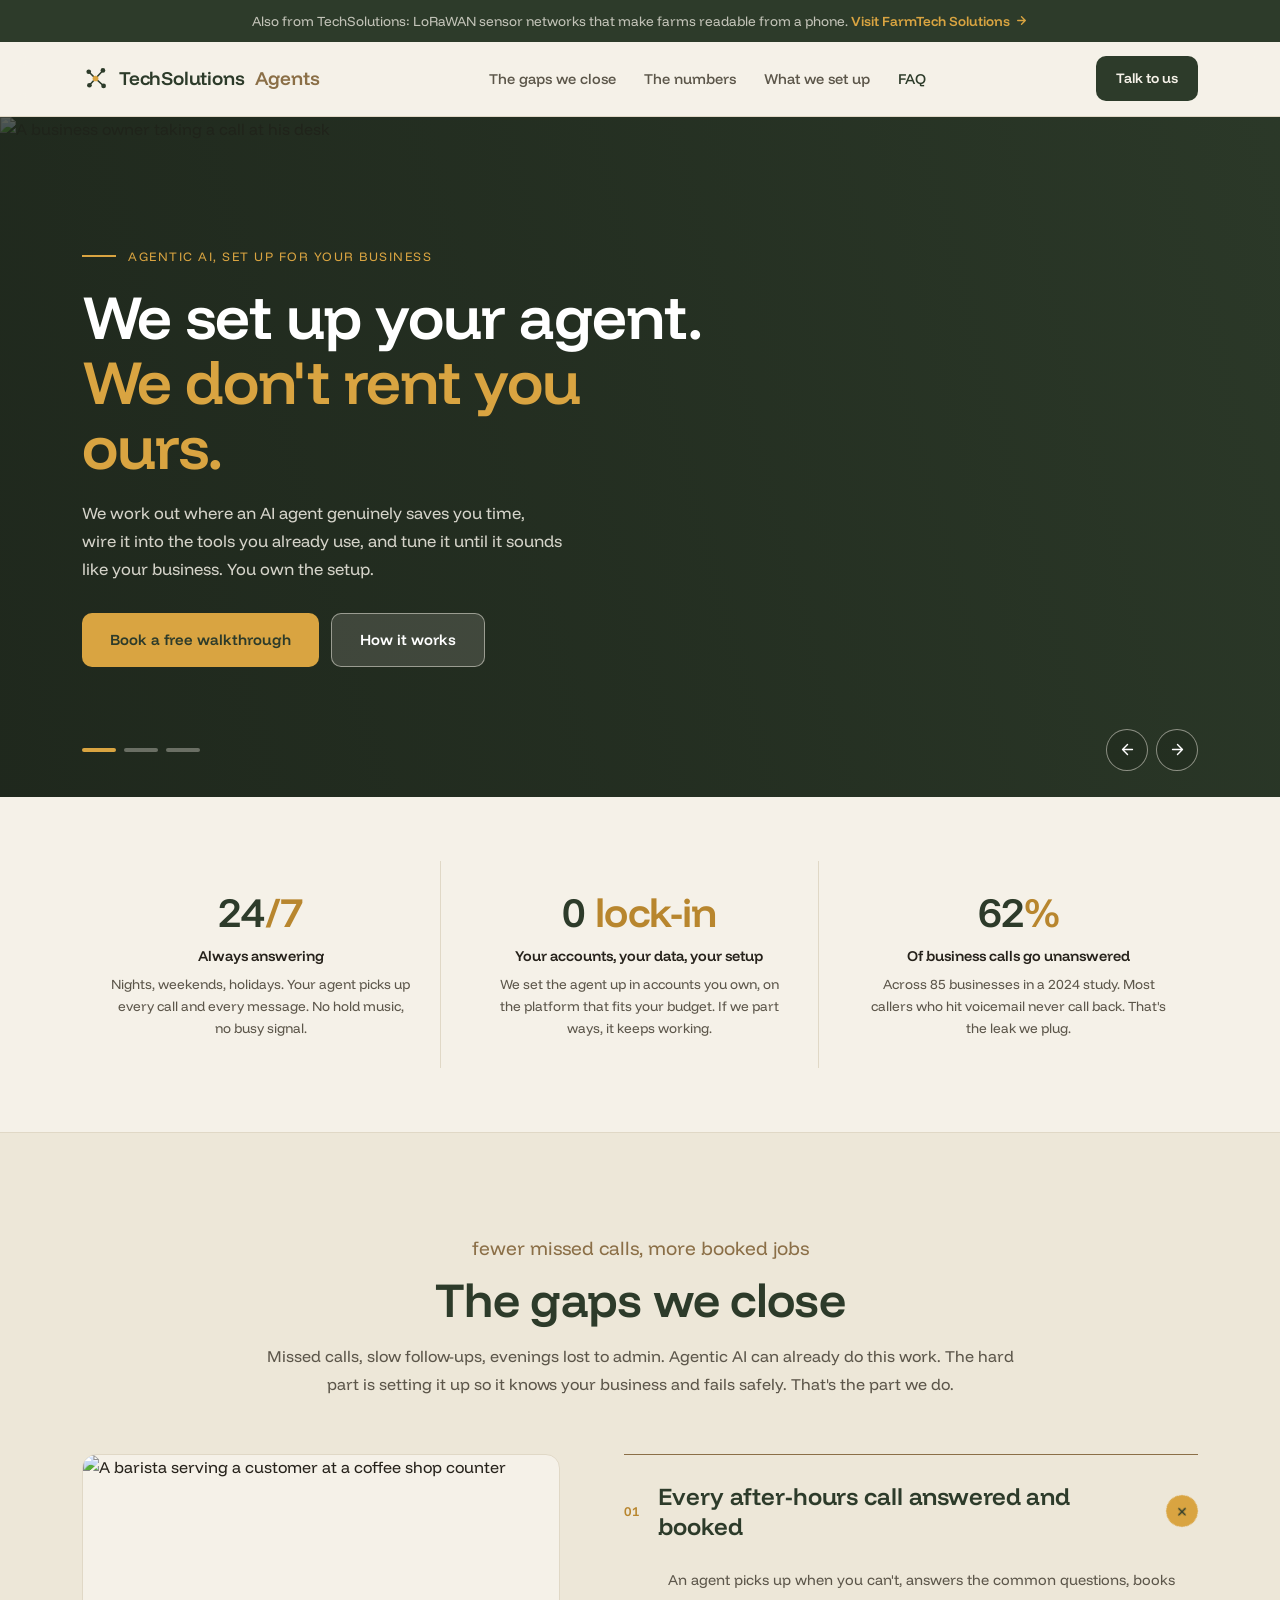
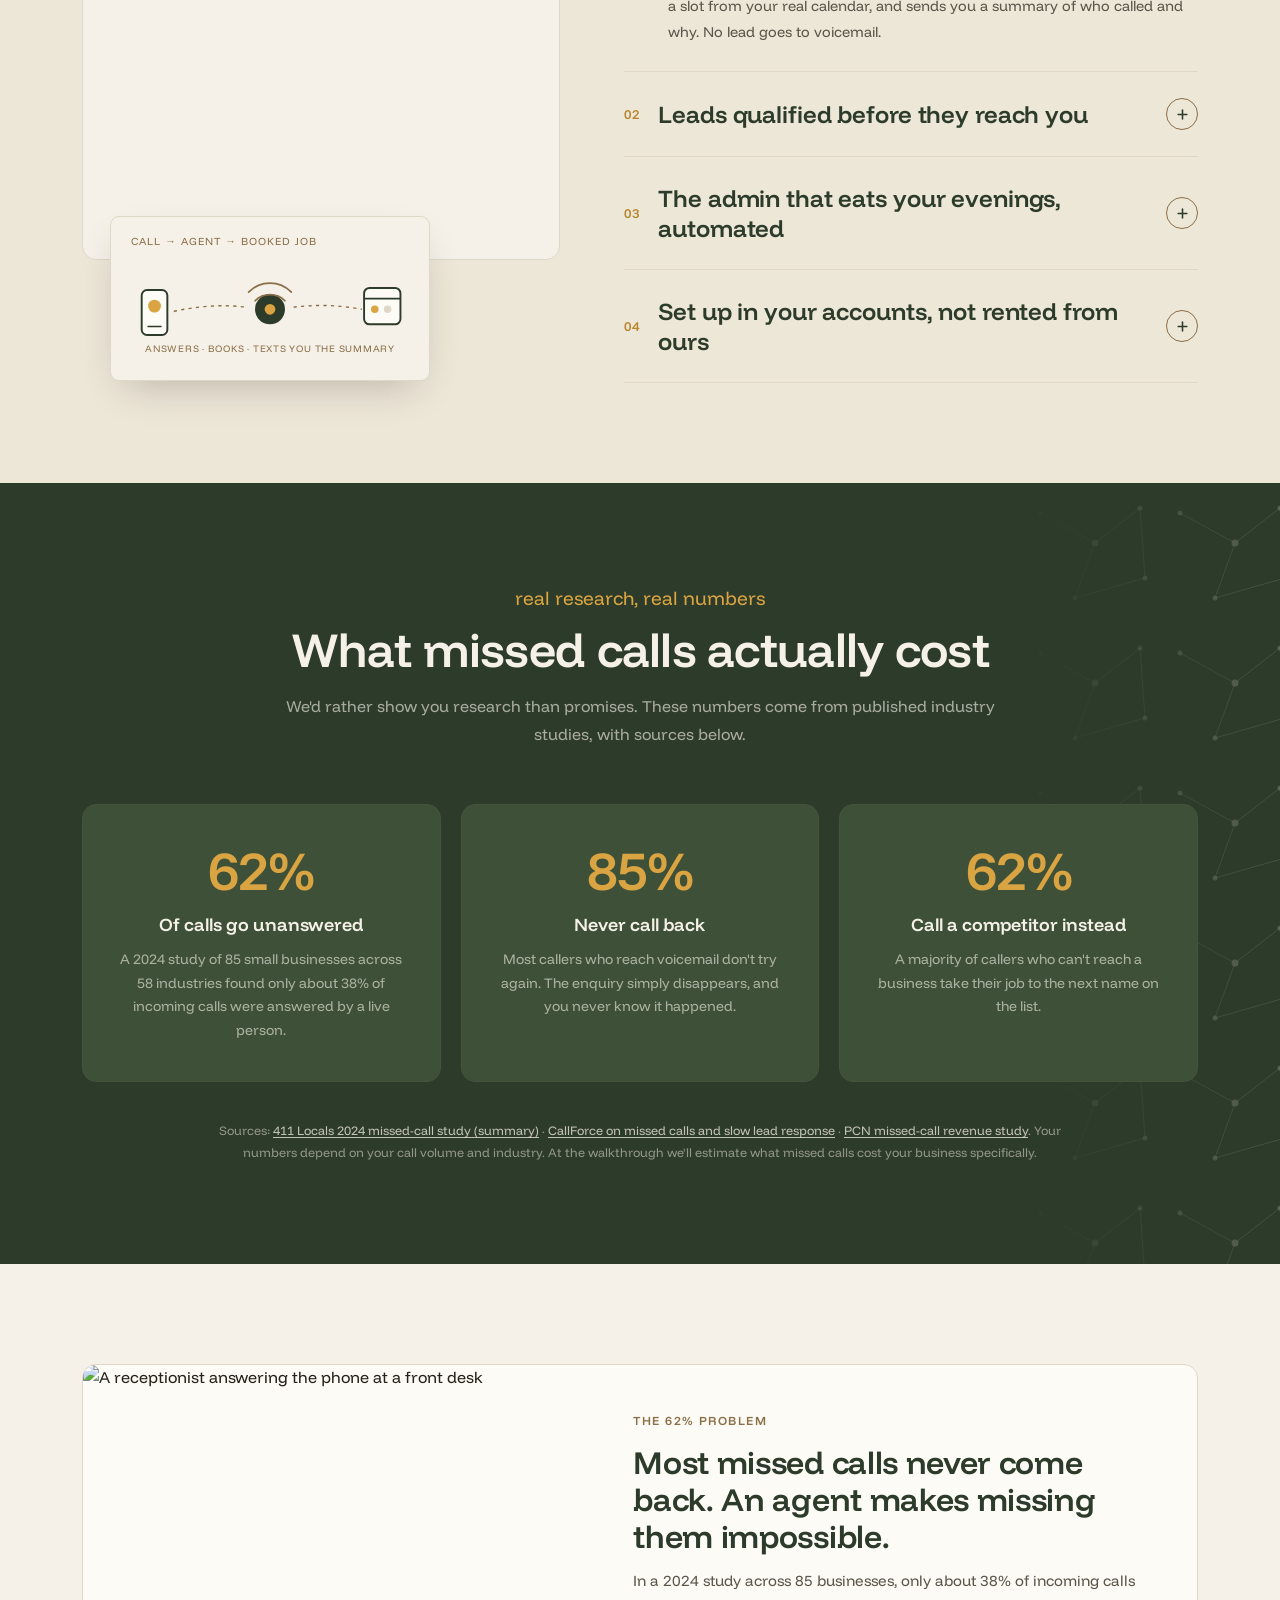
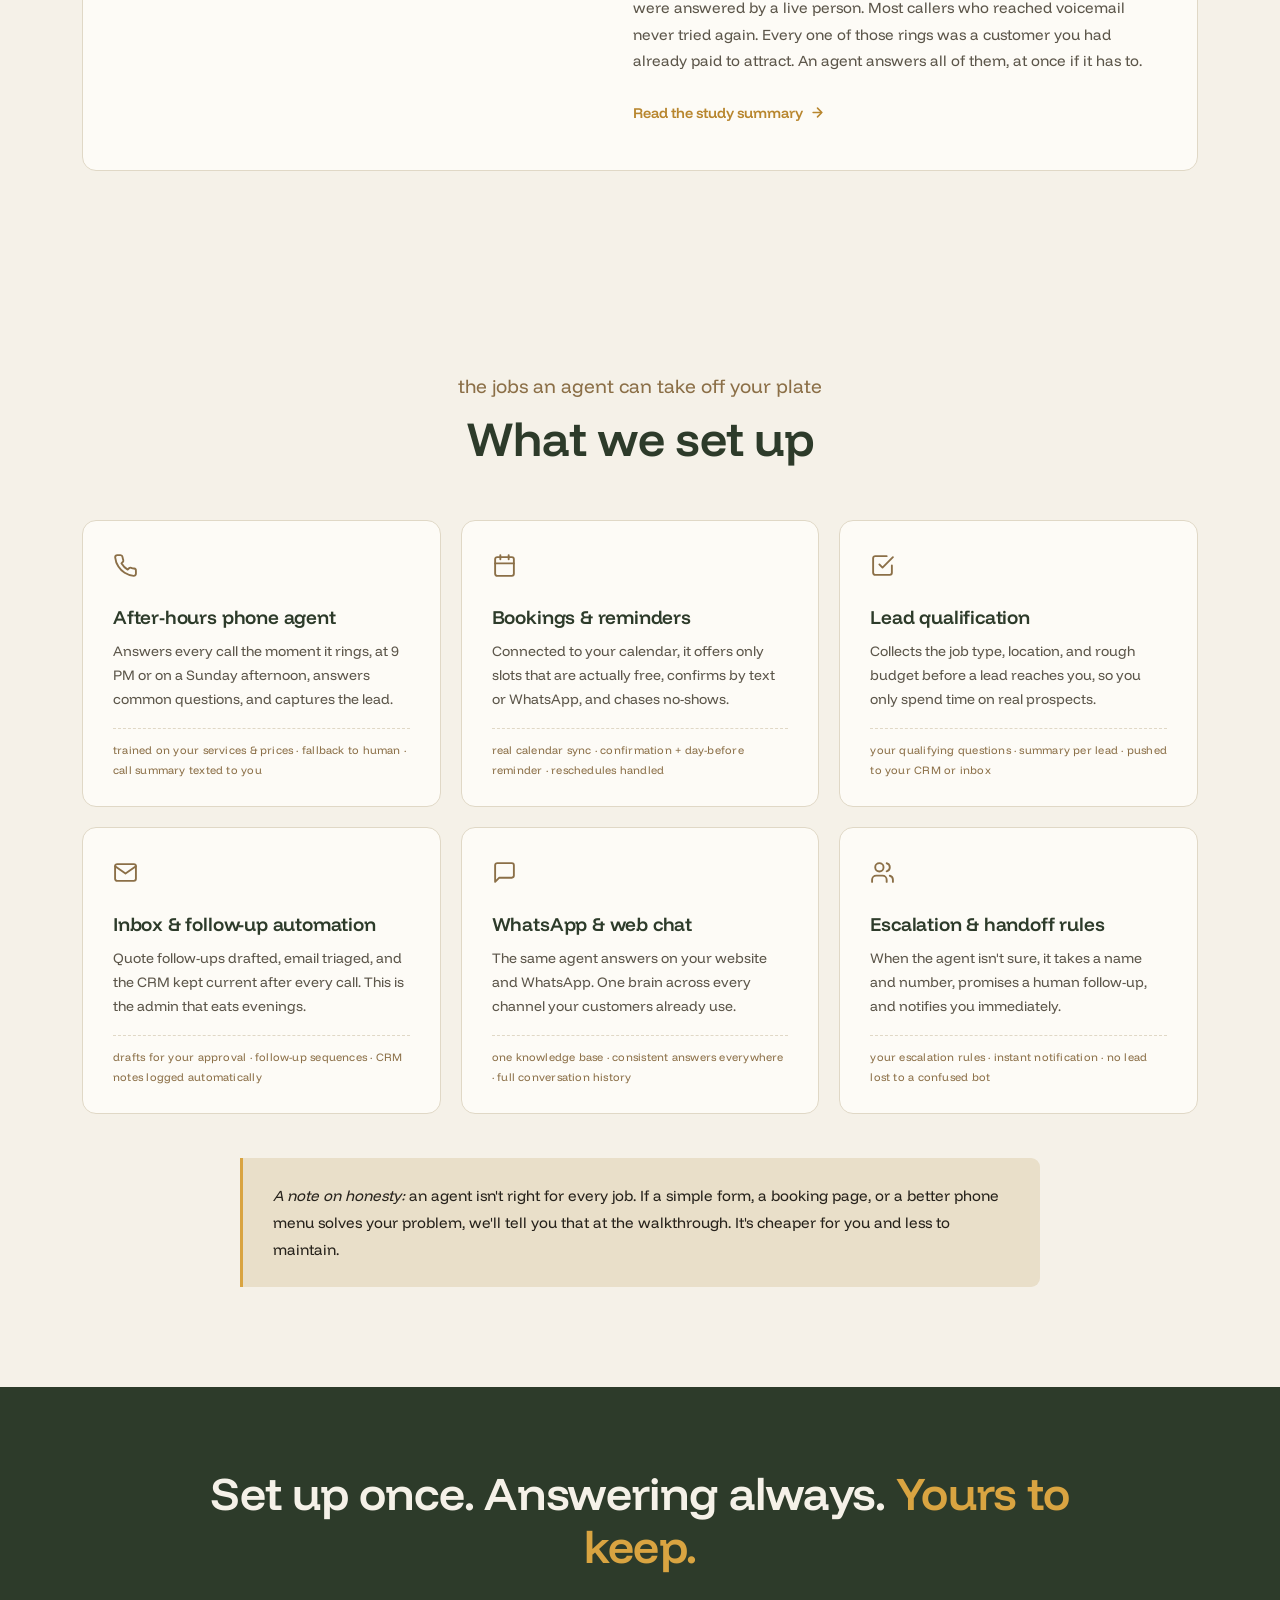
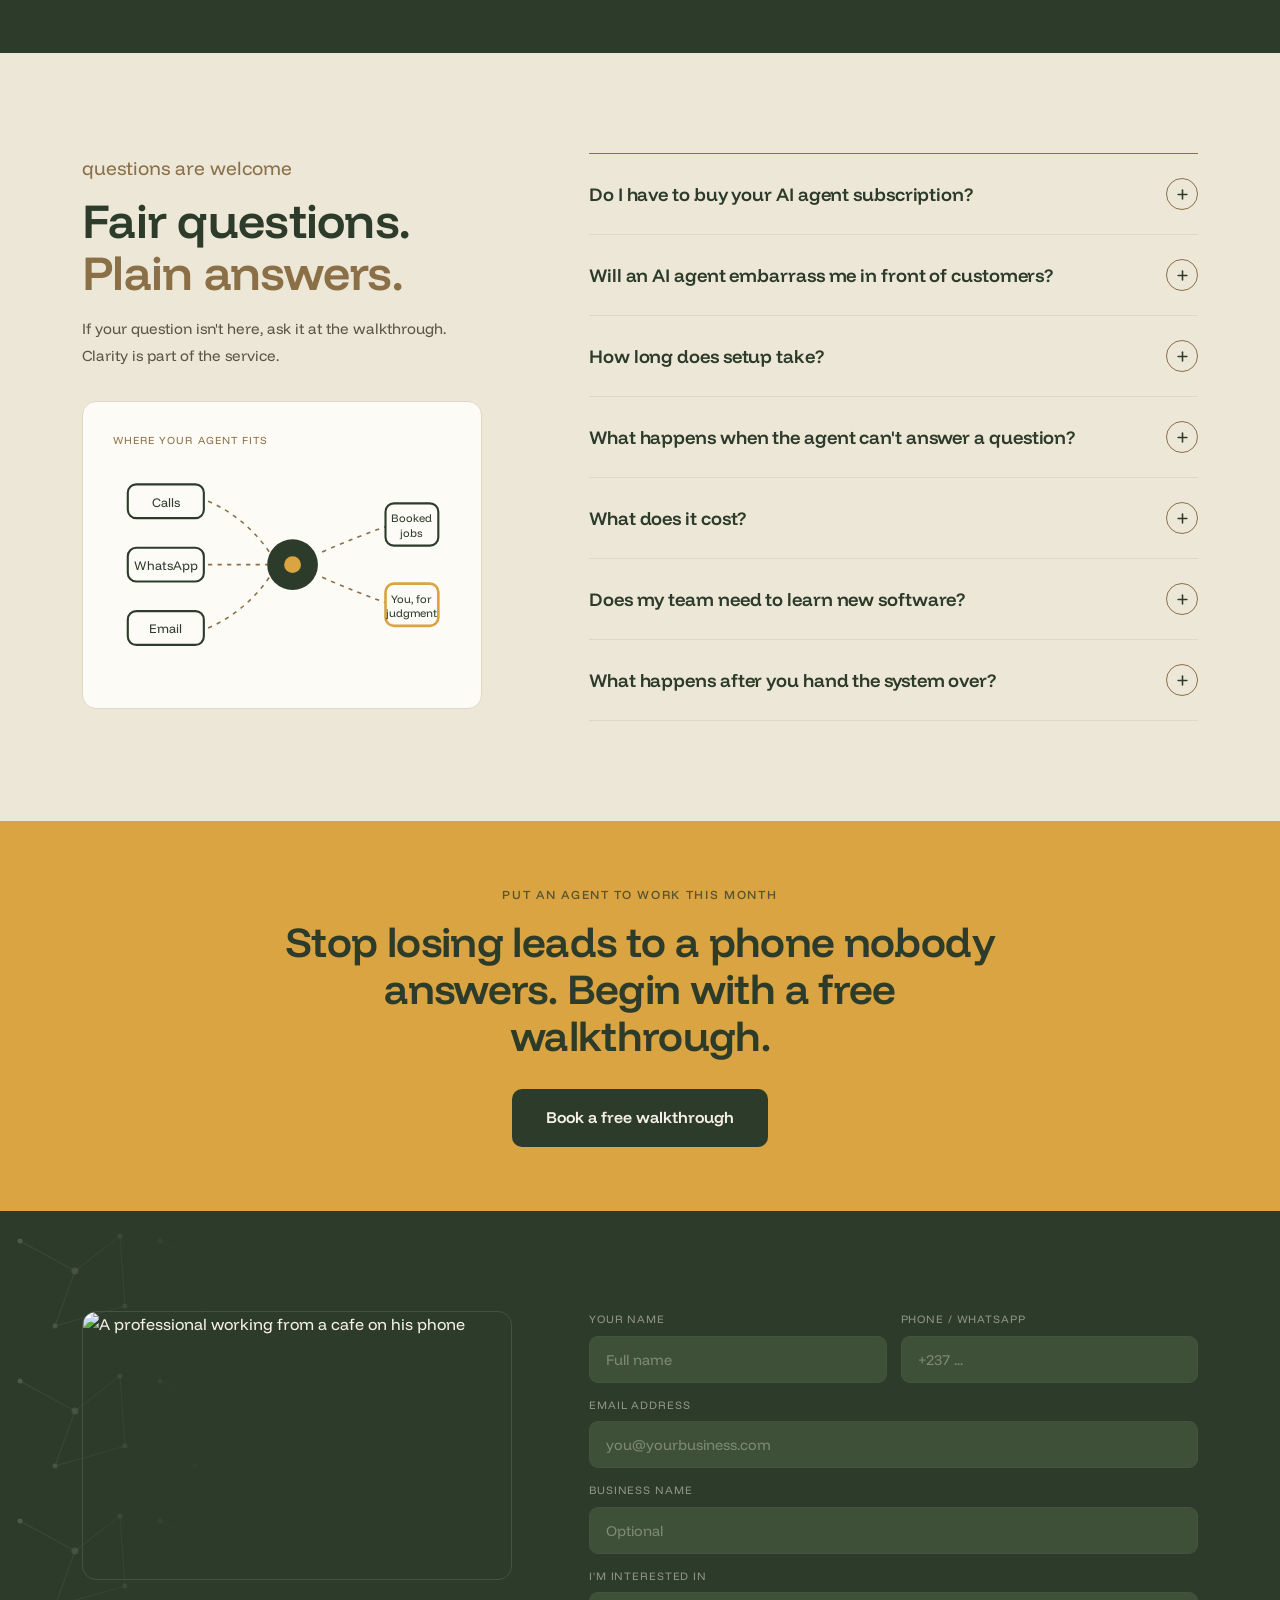
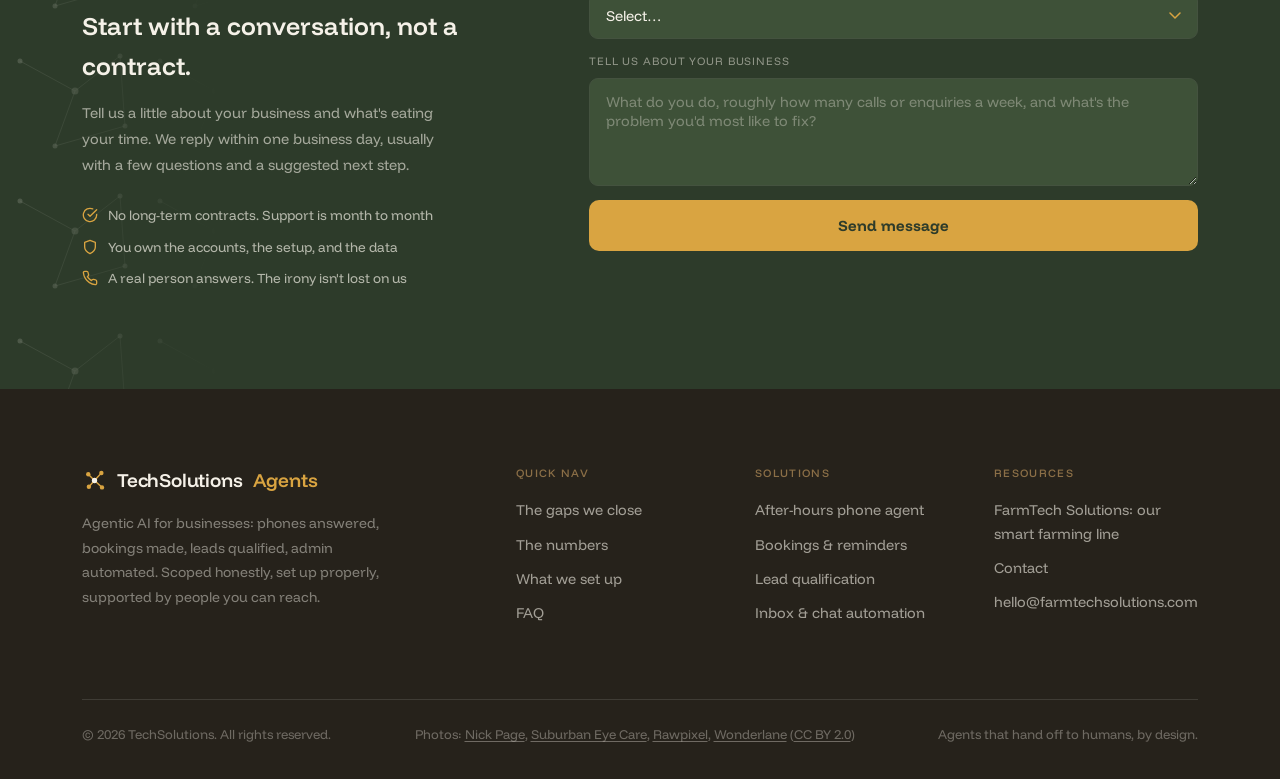
==== agents.html @ fb183572 "Add Cisco-inspired story and statement bands; remove dashes from copy Feature story band after the r" ====
<!DOCTYPE html>
<html lang="en">
<head>
<meta charset="UTF-8">
<meta name="viewport" content="width=device-width, initial-scale=1.0">
<title>TechSolutions Agents | Agentic AI for Business | AI Agent Setup &amp; Integration</title>
<link rel="icon" type="image/svg+xml" href="data:image/svg+xml,<svg xmlns='http://www.w3.org/2000/svg' viewBox='0 0 80 80'><g stroke='%232D3B2A' stroke-width='5' stroke-linecap='round'><line x1='40' y1='40' x2='20' y2='20'/><line x1='40' y1='40' x2='62' y2='16'/><line x1='40' y1='40' x2='64' y2='62'/><line x1='40' y1='40' x2='22' y2='60'/></g><circle cx='20' cy='20' r='8' fill='%232D3B2A'/><circle cx='62' cy='16' r='8' fill='%232D3B2A'/><circle cx='64' cy='62' r='8' fill='%232D3B2A'/><circle cx='22' cy='60' r='8' fill='%23D9A441'/><circle cx='40' cy='40' r='9' fill='%23D9A441'/></svg>">
<meta name="description" content="TechSolutions Agents sets up agentic AI for businesses: phone agents that answer every call, book appointments, qualify leads, and hand off to a human when unsure. Set up in your accounts, on your tools. You own the setup.">
<meta property="og:title" content="TechSolutions Agents | Agentic AI for Business">
<meta property="og:description" content="We set up your agent. We don't rent you ours.">
<meta property="og:type" content="website">
<meta name="twitter:card" content="summary_large_image">
<link rel="preconnect" href="https://fonts.googleapis.com">
<link rel="preconnect" href="https://fonts.gstatic.com" crossorigin>
<link href="https://fonts.googleapis.com/css2?family=Funnel+Display:wght@400;500;600;700;800&display=swap" rel="stylesheet">
<style>

/* ── Design Tokens: soil, leaf, harvest ── */
:root {
  --bg: #F5F1E8;
  --bg-2: #EDE7D8;
  --ink: #26221B;
  --text: #5C564A;
  --leaf: #2D3B2A;
  --leaf-2: #3E5138;
  --soil: #8B6F47;
  --soil-soft: #E9DFC9;
  --amber: #D9A441;
  --amber-dark: #B8862E;
  --border: #E0D8C6;
  --border-dark: #44523F;
  --radius: 14px;
  --radius-sm: 9px;
  --pad: 100px;
  --mesh: url("data:image/svg+xml,%3Csvg xmlns='http://www.w3.org/2000/svg' width='140' height='140' viewBox='0 0 140 140'%3E%3Cg stroke='%238B6F47' stroke-width='1' opacity='0.35'%3E%3Cline x1='20' y1='30' x2='75' y2='60'/%3E%3Cline x1='75' y1='60' x2='120' y2='25'/%3E%3Cline x1='75' y1='60' x2='55' y2='115'/%3E%3Cline x1='120' y1='25' x2='125' y2='95'/%3E%3Cline x1='55' y1='115' x2='125' y2='95'/%3E%3C/g%3E%3Cg fill='%238B6F47'%3E%3Ccircle cx='20' cy='30' r='2.5'/%3E%3Ccircle cx='75' cy='60' r='3.5'/%3E%3Ccircle cx='120' cy='25' r='2.5'/%3E%3Ccircle cx='55' cy='115' r='2.5'/%3E%3Ccircle cx='125' cy='95' r='2.5'/%3E%3C/g%3E%3C/svg%3E");
  --mesh-light: url("data:image/svg+xml,%3Csvg xmlns='http://www.w3.org/2000/svg' width='140' height='140' viewBox='0 0 140 140'%3E%3Cg stroke='%23F5F1E8' stroke-width='1' opacity='0.3'%3E%3Cline x1='20' y1='30' x2='75' y2='60'/%3E%3Cline x1='75' y1='60' x2='120' y2='25'/%3E%3Cline x1='75' y1='60' x2='55' y2='115'/%3E%3Cline x1='120' y1='25' x2='125' y2='95'/%3E%3Cline x1='55' y1='115' x2='125' y2='95'/%3E%3C/g%3E%3Cg fill='%23F5F1E8' opacity='0.5'%3E%3Ccircle cx='20' cy='30' r='2.5'/%3E%3Ccircle cx='75' cy='60' r='3.5'/%3E%3Ccircle cx='120' cy='25' r='2.5'/%3E%3Ccircle cx='55' cy='115' r='2.5'/%3E%3Ccircle cx='125' cy='95' r='2.5'/%3E%3C/g%3E%3C/svg%3E");
}

/* ── Reset ── */
*{box-sizing:border-box;margin:0;padding:0;}
html{scroll-behavior:smooth;}
body{
  background:var(--bg);
  color:var(--ink);
  font-family:'Funnel Display',sans-serif;
  line-height:1.6;
  -webkit-font-smoothing:antialiased;
}
a{color:inherit;text-decoration:none;}
img{display:block;max-width:100%;}
.wrap{max-width:1180px;margin:0 auto;padding:0 32px;}

/* ── Buttons ── */
.btn{
  display:inline-flex;align-items:center;gap:10px;
  font-weight:600;font-size:15px;
  border-radius:10px;padding:14px 28px;
  cursor:pointer;border:none;font-family:'Funnel Display',sans-serif;
  transition:background .2s,color .2s,border-color .2s;
}
.btn-amber{background:var(--amber);color:var(--leaf);}
.btn-amber:hover{background:var(--amber-dark);color:#fff;}
.btn-leaf{background:var(--leaf);color:var(--bg);}
.btn-leaf:hover{background:var(--leaf-2);}
.btn-ghost{background:rgba(245,241,232,0.14);color:#fff;border:1.5px solid rgba(245,241,232,0.5);}
.btn-ghost:hover{background:rgba(245,241,232,0.28);}

/* ── Cross-line bar ── */
.xbar{
  background:var(--leaf);
  text-align:center;padding:10px 16px;
  font-size:13.5px;color:rgba(245,241,232,0.75);
}
.xbar a{
  color:var(--amber);font-weight:600;
  display:inline-flex;align-items:center;gap:5px;
  transition:color .15s;
}
.xbar a:hover{color:#fff;}
.xbar a svg{width:13px;height:13px;flex:none;}

/* ── Header ── */
header{
  position:sticky;top:0;z-index:60;
  background:rgba(245,241,232,0.93);
  backdrop-filter:blur(12px);
  -webkit-backdrop-filter:blur(12px);
  border-bottom:1px solid var(--border);
}
header .wrap{
  display:flex;align-items:center;justify-content:space-between;
  height:74px;
}
.logo{
  font-family:'Funnel Display',sans-serif;
  font-size:19px;font-weight:600;
  display:flex;align-items:center;gap:10px;
  letter-spacing:-0.01em;color:var(--leaf);
}
.logo em{font-style:normal;color:var(--soil);}
nav{display:flex;gap:28px;}
nav a{
  font-size:14.5px;color:var(--text);font-weight:500;
  transition:color .15s;
}
nav a:hover,nav a.active{color:var(--leaf);}
.nav-toggle{display:none;background:none;border:none;cursor:pointer;padding:6px;color:var(--leaf);}

/* ── Hero carousel (full-bleed, climate.com format) ── */
.hero-carousel{
  position:relative;
  height:min(78vh,680px);
  min-height:480px;
  overflow:hidden;
  background:var(--leaf);
}
.hc-slide{
  position:absolute;inset:0;
  opacity:0;transition:opacity .9s ease;
  pointer-events:none;
}
.hc-slide.active{opacity:1;pointer-events:auto;}
.hc-slide img{
  position:absolute;inset:0;width:100%;height:100%;
  object-fit:cover;
}
.hc-slide::after{
  content:'';position:absolute;inset:0;
  background:linear-gradient(75deg,rgba(28,36,26,0.82) 0%,rgba(28,36,26,0.55) 45%,rgba(28,36,26,0.12) 100%);
}
.hc-content{
  position:absolute;left:0;right:0;bottom:0;top:0;
  display:flex;align-items:center;
  z-index:2;
}
.hc-content .wrap{width:100%;}
.hc-kicker{
  font-family:'Funnel Display',sans-serif;
  font-size:12.5px;letter-spacing:0.12em;text-transform:uppercase;
  color:var(--amber);margin-bottom:18px;
  display:flex;align-items:center;gap:12px;
}
.hc-kicker::before{content:'';width:34px;height:1.5px;background:var(--amber);}
.hc-content h1{
  font-family:'Funnel Display',sans-serif;
  font-size:clamp(36px,4.8vw,64px);
  font-weight:600;line-height:1.06;
  letter-spacing:-0.015em;color:#fff;
  max-width:640px;margin-bottom:20px;
}
.hc-content h1 em{font-style:normal;color:var(--amber);}
.hc-content .sub{
  font-size:16.5px;color:rgba(245,241,232,0.85);
  max-width:480px;line-height:1.7;margin-bottom:30px;
}
.hc-ctas{display:flex;gap:12px;flex-wrap:wrap;}
/* carousel controls */
.hc-controls{
  position:absolute;left:0;right:0;bottom:26px;z-index:3;
}
.hc-controls .wrap{display:flex;align-items:center;gap:18px;}
.hc-dots{display:flex;gap:8px;}
.hc-dot{
  width:34px;height:4px;border-radius:2px;
  background:rgba(245,241,232,0.35);
  border:none;cursor:pointer;padding:0;
  transition:background .2s;
}
.hc-dot.active{background:var(--amber);}
.hc-arrows{margin-left:auto;display:flex;gap:8px;}
.hc-arrow{
  width:42px;height:42px;border-radius:50%;
  border:1.5px solid rgba(245,241,232,0.5);
  background:rgba(28,36,26,0.3);color:#fff;
  display:flex;align-items:center;justify-content:center;
  cursor:pointer;transition:background .2s;
}
.hc-arrow:hover{background:var(--amber);border-color:var(--amber);color:var(--leaf);}

/* ── Claims band (3-up) ── */
.claims{
  background:var(--bg);
  border-bottom:1px solid var(--border);
  padding:64px 0;
}
.claims-grid{display:grid;grid-template-columns:repeat(3,1fr);gap:20px;}
.claim{
  text-align:center;padding:28px 24px;
  border-right:1px solid var(--border);
}
.claim:last-child{border-right:none;}
.claim .big{
  font-family:'Funnel Display',sans-serif;
  font-size:clamp(30px,3.2vw,44px);
  font-weight:600;letter-spacing:-0.015em;
  color:var(--leaf);line-height:1.1;
}
.claim .big em{font-style:normal;color:var(--amber-dark);}
.claim h2{
  font-family:'Funnel Display',sans-serif;
  font-size:14.5px;font-weight:600;
  margin-top:10px;color:var(--ink);
}
.claim p{font-size:13.5px;color:var(--text);line-height:1.65;margin-top:6px;max-width:300px;margin-left:auto;margin-right:auto;}

/* ── Section chrome (centered, climate-style) ── */
section{padding:var(--pad) 0;}
.sec-head-center{text-align:center;max-width:760px;margin:0 auto 56px;}
.sec-kicker{
  font-family:'Funnel Display',sans-serif;
  font-style:normal;font-size:19px;
  color:var(--soil);display:block;margin-bottom:10px;
}
h2.sec-title{
  font-family:'Funnel Display',sans-serif;
  font-size:clamp(30px,4vw,48px);
  font-weight:600;letter-spacing:-0.015em;
  line-height:1.1;color:var(--leaf);
}
h2.sec-title em{font-style:normal;color:var(--soil);}
.sec-sub{font-size:16px;color:var(--text);line-height:1.75;margin-top:16px;}

/* ── Numbered accordion (climate.com format) ── */
.gaps{background:var(--bg-2);}
.gaps-grid{display:grid;grid-template-columns:5fr 6fr;gap:64px;align-items:start;}
.gaps-visual{position:sticky;top:106px;}
.gaps-visual .photo{aspect-ratio:4/3.4;}
.photo{
  border-radius:var(--radius);overflow:hidden;
  border:1.5px solid var(--border);background:var(--bg);
}
.photo img{width:100%;height:100%;object-fit:cover;display:block;}
.gaps-visual .dcard{
  margin-top:-44px;margin-left:28px;position:relative;z-index:2;
  background:var(--bg);
  border:1.5px solid var(--border);
  border-radius:var(--radius-sm);
  padding:16px 20px 12px;
  max-width:320px;
  box-shadow:0 16px 40px -16px rgba(38,34,27,0.3);
}
.dcard .dlabel{
  font-family:'Funnel Display',sans-serif;
  font-size:10.5px;letter-spacing:0.1em;text-transform:uppercase;
  color:var(--soil);margin-bottom:8px;
}
.acc-item{border-bottom:1.5px solid var(--border);}
.acc-item:first-child{border-top:1.5px solid var(--soil);}
.acc-btn{
  width:100%;background:none;border:none;cursor:pointer;
  display:flex;align-items:center;gap:18px;
  padding:26px 0;text-align:left;
  font-family:'Funnel Display',sans-serif;
  font-size:clamp(19px,2vw,24px);font-weight:600;
  color:var(--leaf);letter-spacing:-0.005em;line-height:1.25;
}
.acc-num{
  font-family:'Funnel Display',sans-serif;
  font-size:13px;color:var(--amber-dark);
  letter-spacing:0.08em;flex:none;
}
.acc-icon{
  margin-left:auto;flex:none;
  width:32px;height:32px;border-radius:50%;
  border:1.5px solid var(--soil);
  display:flex;align-items:center;justify-content:center;
  color:var(--leaf);
  transition:transform .25s,background .25s;
}
.acc-item.open .acc-icon{background:var(--amber);border-color:var(--amber);transform:rotate(45deg);}
.acc-body{max-height:0;overflow:hidden;transition:max-height .35s cubic-bezier(.22,.61,.36,1);}
.acc-item.open .acc-body{max-height:300px;}
.acc-body p{
  padding:0 0 26px 44px;
  font-size:14.5px;color:var(--text);line-height:1.8;max-width:560px;
}

/* ── Results (dark leaf, "real research real results") ── */
.impact{background:var(--leaf);color:var(--bg);position:relative;}
.impact::after{
  content:'';position:absolute;right:0;top:0;bottom:0;width:260px;
  background-image:var(--mesh-light);background-size:140px 140px;
  opacity:.4;pointer-events:none;
  -webkit-mask-image:linear-gradient(90deg,transparent,#000);
  mask-image:linear-gradient(90deg,transparent,#000);
}
.impact .wrap{position:relative;z-index:1;}
.impact .sec-kicker{color:var(--amber);}
.impact .sec-title{color:var(--bg);}
.impact .sec-sub{color:rgba(245,241,232,0.62);}
.impact-grid{display:grid;grid-template-columns:repeat(3,1fr);gap:20px;}
.impact-card{
  border:1px solid var(--border-dark);
  border-radius:var(--radius);
  padding:38px 32px;
  background:var(--leaf-2);
  text-align:center;
}
.impact-card .big{
  font-family:'Funnel Display',sans-serif;
  font-size:clamp(40px,4.2vw,56px);
  font-weight:600;letter-spacing:-0.02em;
  color:var(--amber);line-height:1;
}
.impact-card h3{
  font-family:'Funnel Display',sans-serif;
  font-size:18px;font-weight:600;margin:14px 0 8px;color:var(--bg);
}
.impact-card p{font-size:14px;color:rgba(245,241,232,0.6);line-height:1.7;}
.impact-src{
  margin-top:38px;font-size:12.5px;color:rgba(245,241,232,0.5);
  line-height:1.75;max-width:860px;margin-left:auto;margin-right:auto;text-align:center;
}
.impact-src a{color:rgba(245,241,232,0.75);text-decoration:underline;text-underline-offset:2px;}
.impact-src a:hover{color:var(--amber);}

/* ── What we monitor (teaser card grid, climate blog-card format) ── */
.watch-grid{display:grid;grid-template-columns:repeat(3,1fr);gap:20px;}
.watch-card{
  background:#FDFBF6;
  border:1.5px solid var(--border);
  border-radius:var(--radius);
  padding:32px 30px 26px;
  transition:transform .25s,box-shadow .25s;
}
.watch-card:hover{transform:translateY(-5px);box-shadow:0 20px 44px -18px rgba(38,34,27,0.22);}
.watch-card svg{width:25px;height:25px;color:var(--soil);margin-bottom:16px;}
.watch-card h3{
  font-family:'Funnel Display',sans-serif;
  font-size:19px;font-weight:600;letter-spacing:-0.01em;margin-bottom:8px;color:var(--leaf);
}
.watch-card p{font-size:14px;color:var(--text);line-height:1.7;}
.watch-card .spec{
  margin-top:16px;padding-top:12px;
  border-top:1px dashed var(--border);
  font-family:'Funnel Display',sans-serif;
  font-size:11px;color:var(--soil);letter-spacing:0.02em;line-height:1.8;
}
.honesty-inner{
  margin:44px auto 0;
  background:var(--soil-soft);
  border-left:3px solid var(--amber);
  border-radius:0 var(--radius-sm) var(--radius-sm) 0;
  padding:24px 30px;
  font-size:15px;color:var(--ink);line-height:1.8;
  max-width:800px;
}
.honesty-inner em{font-family:'Funnel Display',sans-serif;}

/* ── FAQ ── */
.faq{background:var(--bg-2);}
.faq-grid{display:grid;grid-template-columns:5fr 7fr;gap:72px;align-items:start;}
.faq-left{position:sticky;top:106px;}
.faq-left .sec-head-left .sec-title{margin-bottom:0;}
.faq-left p{font-size:15px;color:var(--text);line-height:1.8;margin:16px 0 32px;max-width:400px;}
.faq-art{
  background:#FDFBF6;border:1.5px solid var(--border);
  border-radius:var(--radius);padding:30px;
  max-width:400px;
}
.faq-art .dlabel{
  font-family:'Funnel Display',sans-serif;
  font-size:10.5px;letter-spacing:0.1em;text-transform:uppercase;
  color:var(--soil);margin-bottom:10px;
}
.faq-item{border-bottom:1.5px solid var(--border);}
.faq-item:first-child{border-top:1.5px solid var(--soil);}
.faq-q{
  width:100%;background:none;border:none;cursor:pointer;
  display:flex;justify-content:space-between;align-items:center;
  padding:24px 0;text-align:left;
  font-family:'Funnel Display',sans-serif;
  font-size:18.5px;font-weight:600;color:var(--leaf);
  gap:20px;letter-spacing:-0.005em;line-height:1.3;
}
.faq-icon{
  flex:none;width:32px;height:32px;border-radius:50%;
  border:1.5px solid var(--soil);
  display:flex;align-items:center;justify-content:center;
  transition:transform .25s,background .25s,color .25s;
  color:var(--leaf);
}
.faq-item.open .faq-icon{
  background:var(--amber);border-color:var(--amber);
  transform:rotate(45deg);
}
.faq-a{max-height:0;overflow:hidden;transition:max-height .35s cubic-bezier(.22,.61,.36,1);}
.faq-item.open .faq-a{max-height:420px;}
.faq-a p{padding-bottom:24px;font-size:14.5px;color:var(--text);line-height:1.8;max-width:640px;}

/* ── Feature story band (photo + headline result) ── */
.story-card{
  display:grid;grid-template-columns:5fr 6fr;
  border:1.5px solid var(--border);border-radius:var(--radius);
  overflow:hidden;background:#FDFBF6;
}
.story-img{position:relative;min-height:320px;}
.story-img img{position:absolute;inset:0;width:100%;height:100%;object-fit:cover;}
.story-body{padding:46px 44px;display:flex;flex-direction:column;align-items:flex-start;}
.story-tag{
  font-size:12px;letter-spacing:0.12em;text-transform:uppercase;
  color:var(--soil);margin-bottom:14px;font-weight:600;
}
.story-body h3{
  font-family:'Funnel Display',sans-serif;
  font-size:clamp(22px,2.6vw,32px);
  font-weight:600;letter-spacing:-0.01em;line-height:1.15;
  color:var(--leaf);margin-bottom:14px;
}
.story-body p{font-size:15px;color:var(--text);line-height:1.78;margin-bottom:26px;}
.story-link{
  margin-top:auto;
  display:inline-flex;align-items:center;gap:7px;
  font-size:14.5px;font-weight:600;color:var(--amber-dark);
  transition:gap .18s,color .18s;
}
.story-link:hover{gap:12px;color:var(--leaf);}
.story-link svg{width:15px;height:15px;flex:none;}

/* ── Statement band ── */
.stateband{background:var(--leaf);color:var(--bg);padding:80px 0;text-align:center;}
.stateband h2{
  font-family:'Funnel Display',sans-serif;
  font-size:clamp(26px,3.8vw,46px);
  font-weight:600;letter-spacing:-0.015em;
  line-height:1.15;max-width:900px;margin:0 auto;
}
.stateband h2 em{font-style:normal;color:var(--amber);}

/* ── Pre-footer CTA band (climate.com format) ── */
.prefooter{
  background:var(--amber);
  padding:64px 0;text-align:center;
}
.prefooter h6{
  font-family:'Funnel Display',sans-serif;
  font-size:12px;letter-spacing:0.14em;text-transform:uppercase;
  color:var(--leaf);opacity:.75;margin-bottom:14px;font-weight:500;
}
.prefooter h2{
  font-family:'Funnel Display',sans-serif;
  font-size:clamp(26px,3.4vw,42px);
  font-weight:600;letter-spacing:-0.015em;
  line-height:1.12;color:var(--leaf);
  max-width:720px;margin:0 auto 30px;
}
.prefooter h2 em{font-style:normal;}

/* ── Contact (dark leaf) ── */
.contact-sec{background:var(--leaf);color:var(--bg);position:relative;}
.contact-sec::before{
  content:'';position:absolute;left:0;top:0;bottom:0;width:220px;
  background-image:var(--mesh-light);background-size:140px 140px;
  opacity:.35;pointer-events:none;
  -webkit-mask-image:linear-gradient(90deg,#000,transparent);
  mask-image:linear-gradient(90deg,#000,transparent);
}
.contact-sec .wrap{position:relative;z-index:1;}
.contact-grid{display:grid;grid-template-columns:5fr 7fr;gap:72px;align-items:start;}
.contact-grid h3{
  font-family:'Funnel Display',sans-serif;
  font-size:25px;font-weight:600;margin-bottom:14px;
}
.cta-photo{
  border-radius:var(--radius);overflow:hidden;
  border:1px solid var(--border-dark);
  aspect-ratio:16/10;margin-bottom:26px;max-width:430px;
}
.cta-photo img{width:100%;height:100%;object-fit:cover;display:block;}
.contact-note{color:rgba(245,241,232,0.6);font-size:14.5px;line-height:1.8;max-width:380px;}
.cta-badges{margin-top:26px;display:flex;flex-direction:column;gap:10px;}
.cta-badge{
  display:flex;align-items:center;gap:10px;
  font-size:13.5px;color:rgba(245,241,232,0.68);
}
.cta-badge svg{color:var(--amber);flex:none;}
form{display:flex;flex-direction:column;gap:14px;}
.form-row{display:grid;grid-template-columns:1fr 1fr;gap:14px;}
.form-field{display:flex;flex-direction:column;gap:7px;}
.form-field label{
  font-family:'Funnel Display',sans-serif;
  font-size:11px;letter-spacing:0.08em;text-transform:uppercase;
  color:rgba(245,241,232,0.5);
}
form input,form textarea,form select{
  background:var(--leaf-2);
  border:1.5px solid var(--border-dark);
  border-radius:var(--radius-sm);
  padding:13px 16px;color:var(--bg);
  font-family:'Funnel Display',sans-serif;font-size:14.5px;
  transition:border-color .18s;
}
form input:focus,form textarea:focus,form select:focus{outline:none;border-color:var(--amber);}
form input::placeholder,form textarea::placeholder{color:rgba(245,241,232,0.35);}
form select{
  cursor:pointer;appearance:none;
  background-image:url("data:image/svg+xml,%3Csvg xmlns='http://www.w3.org/2000/svg' width='12' height='8'%3E%3Cpath d='M1 1l5 5 5-5' stroke='%23D9A441' stroke-width='1.5' fill='none' stroke-linecap='round'/%3E%3C/svg%3E");
  background-repeat:no-repeat;background-position:right 16px center;
  padding-right:42px;
}
form textarea{resize:vertical;min-height:108px;}
form button[type="submit"]{
  background:var(--amber);color:var(--leaf);border:none;
  padding:16px;border-radius:10px;
  font-size:15px;font-weight:700;cursor:pointer;
  font-family:'Funnel Display',sans-serif;
  transition:background .18s,color .18s;
  display:flex;align-items:center;justify-content:center;gap:8px;
}
form button[type="submit"]:hover:not(:disabled){background:var(--amber-dark);color:#fff;}
form button[type="submit"]:disabled{opacity:.55;cursor:default;}
.form-success{
  background:var(--leaf-2);border:1.5px solid var(--amber);
  border-radius:var(--radius);padding:38px;
  text-align:center;display:none;
}
.form-success svg{color:var(--amber);margin:0 auto 14px;display:block;}
.form-success h3{font-family:'Funnel Display',sans-serif;font-size:20px;margin-bottom:8px;}
.form-success p{font-size:14.5px;color:rgba(245,241,232,0.65);}

/* ── Footer ── */
footer{background:var(--ink);color:var(--bg);padding:76px 0 34px;}
.foot-top{
  display:grid;grid-template-columns:2fr 1fr 1fr 1fr;
  gap:44px;margin-bottom:64px;
}
footer .logo{color:var(--bg);margin-bottom:16px;}
footer .logo em{color:var(--amber);}
footer .blurb{color:rgba(245,241,232,0.45);font-size:14px;max-width:300px;line-height:1.75;}
.foot-col h3{
  font-family:'Funnel Display',sans-serif;
  font-size:11px;text-transform:uppercase;letter-spacing:0.12em;
  color:var(--soil);margin-bottom:16px;font-weight:500;
}
.foot-col a{
  display:block;color:rgba(245,241,232,0.6);
  font-size:14.5px;margin-bottom:11px;
  transition:color .15s;
}
.foot-col a:hover{color:var(--amber);}
.foot-bottom{
  border-top:1px solid rgba(245,241,232,0.12);
  padding-top:24px;color:rgba(245,241,232,0.35);
  font-size:13px;
  display:flex;justify-content:space-between;gap:20px;flex-wrap:wrap;
}
.foot-bottom a{text-decoration:underline;text-underline-offset:2px;}

/* ── Scroll reveal ── */
@media (prefers-reduced-motion:no-preference){
  html.js .reveal{
    opacity:0;transform:translateY(22px);
    transition:opacity .65s cubic-bezier(.22,.61,.36,1),
               transform .65s cubic-bezier(.22,.61,.36,1);
  }
  html.js .reveal.in{opacity:1;transform:none;}
  html.js .reveal.d1{transition-delay:.07s;}
  html.js .reveal.d2{transition-delay:.14s;}
  html.js .reveal.d3{transition-delay:.21s;}
}
@keyframes spin{to{transform:rotate(360deg)}}

/* ── Responsive ── */
@media(max-width:1000px){
  .claims-grid{grid-template-columns:1fr;gap:0;}
  .claim{border-right:none;border-bottom:1px solid var(--border);padding:24px;}
  .claim:last-child{border-bottom:none;}
  .gaps-grid,.faq-grid,.contact-grid{grid-template-columns:1fr;gap:44px;}
  .gaps-visual,.faq-left{position:static;}
  .impact-grid,.watch-grid{grid-template-columns:1fr;}
  .story-card{grid-template-columns:1fr;}
  .story-img{min-height:240px;}
  .impact::after,.contact-sec::before{display:none;}
  .foot-top{grid-template-columns:1fr 1fr;}
  nav{
    display:none;position:absolute;top:74px;left:0;right:0;
    background:var(--bg);border-bottom:1px solid var(--border);
    flex-direction:column;gap:0;padding:8px 0;
  }
  nav.open{display:flex;}
  nav a{padding:13px 32px;}
  .nav-toggle{display:block;}
  header .btn{display:none;}
  .form-row{grid-template-columns:1fr;}
}
@media(max-width:560px){
  :root{--pad:76px;}
  .wrap{padding:0 20px;}
  .hero-carousel{height:auto;min-height:0;}
  .hc-slide{position:relative;display:none;}
  .hc-slide.active{display:block;}
  .hc-content{position:relative;padding:90px 0 110px;}
  .acc-body p{padding-left:0;}
}
</style>
</head>
<body>

<!-- ── Cross-line bar ── -->
<div class="xbar">Also from TechSolutions: LoRaWAN sensor networks that make farms readable from a phone.
  <a href="./">Visit FarmTech Solutions
    <svg viewBox="0 0 24 24" fill="none" stroke="currentColor" stroke-width="2.5" stroke-linecap="round" stroke-linejoin="round" aria-hidden="true"><path d="M5 12h14M12 5l7 7-7 7"/></svg>
  </a>
</div>

<!-- ── Header ── -->
<header>
  <div class="wrap">
    <a href="#" class="logo" aria-label="TechSolutions Agents home">
      <svg width="27" height="27" viewBox="0 0 80 80" fill="none" aria-hidden="true">
        <g stroke="#2D3B2A" stroke-width="4.5" stroke-linecap="round">
          <line x1="40" y1="40" x2="20" y2="20"/><line x1="40" y1="40" x2="62" y2="16"/>
          <line x1="40" y1="40" x2="64" y2="62"/><line x1="40" y1="40" x2="22" y2="60"/>
        </g>
        <circle cx="20" cy="20" r="7" fill="#2D3B2A"/><circle cx="62" cy="16" r="7" fill="#2D3B2A"/>
        <circle cx="64" cy="62" r="7" fill="#2D3B2A"/><circle cx="22" cy="60" r="7" fill="#2D3B2A"/>
        <circle cx="40" cy="40" r="8.5" fill="#D9A441"/>
      </svg>
      TechSolutions <em>Agents</em>
    </a>
    <nav id="main-nav" aria-label="Main navigation">
      <a href="#gaps">The gaps we close</a>
      <a href="#impact">The numbers</a>
      <a href="#watch">What we set up</a>
      <a href="#faq">FAQ</a>
    </nav>
    <div style="display:flex;align-items:center;gap:10px;">
      <a href="#contact" class="btn btn-leaf" style="font-size:14px;padding:11px 20px;">Talk to us</a>
      <button class="nav-toggle" id="nav-toggle" aria-label="Menu" aria-expanded="false" aria-controls="main-nav">
        <svg width="22" height="22" viewBox="0 0 24 24" fill="none" stroke="currentColor" stroke-width="2" stroke-linecap="round" aria-hidden="true">
          <line x1="3" y1="6" x2="21" y2="6"/><line x1="3" y1="12" x2="21" y2="12"/><line x1="3" y1="18" x2="21" y2="18"/>
        </svg>
      </button>
    </div>
  </div>
</header>

<!-- ── Hero carousel ── -->
<div class="hero-carousel" id="hero-carousel">
  <div class="hc-slide active">
    <img src="https://live.staticflickr.com/8867/18269196060_c93b496bef_b.jpg" alt="A business owner taking a call at his desk" loading="eager">
    <div class="hc-content">
      <div class="wrap">
        <div class="hc-kicker">Agentic AI, set up for your business</div>
        <h1>We set up your agent. <em>We don't rent you ours.</em></h1>
        <p class="sub">We work out where an AI agent genuinely saves you time, wire it into the tools you already use, and tune it until it sounds like your business. You own the setup.</p>
        <div class="hc-ctas">
          <a href="#contact" class="btn btn-amber">Book a free walkthrough</a>
          <a href="#gaps" class="btn btn-ghost">How it works</a>
        </div>
      </div>
    </div>
  </div>
  <div class="hc-slide">
    <img src="https://live.staticflickr.com/7090/7269959082_54a81cfeb2_b.jpg" alt="A receptionist answering the phone at a front desk" loading="lazy">
    <div class="hc-content">
      <div class="wrap">
        <div class="hc-kicker">Every call answered</div>
        <h1>Your phone answered at 9 PM on a Sunday, <em>by an agent that knows your business.</em></h1>
        <p class="sub">A 2024 study found 62% of calls to small businesses go unanswered, and most of those callers never call back. An agent picks up every one, books the job, and texts you the details.</p>
        <div class="hc-ctas">
          <a href="#impact" class="btn btn-amber">See the numbers</a>
        </div>
      </div>
    </div>
  </div>
  <div class="hc-slide">
    <img src="https://live.staticflickr.com/808/26666521247_a6e77c26b8_b.jpg" alt="A businessman reviewing dashboards on a laptop" loading="lazy">
    <div class="hc-content">
      <div class="wrap">
        <div class="hc-kicker">Automation with a human handoff</div>
        <h1>Busywork automated. <em>Judgment stays human.</em></h1>
        <p class="sub">Every agent we set up has one rule it always follows: when it isn't sure, it takes a name and number, says a person will follow up, and notifies you immediately.</p>
        <div class="hc-ctas">
          <a href="#watch" class="btn btn-amber">What we set up</a>
        </div>
      </div>
    </div>
  </div>
  <div class="hc-controls">
    <div class="wrap">
      <div class="hc-dots" id="hc-dots" role="tablist" aria-label="Hero slides">
        <button class="hc-dot active" data-slide="0" aria-label="Slide 1"></button>
        <button class="hc-dot" data-slide="1" aria-label="Slide 2"></button>
        <button class="hc-dot" data-slide="2" aria-label="Slide 3"></button>
      </div>
      <div class="hc-arrows">
        <button class="hc-arrow" id="hc-prev" aria-label="Previous slide">
          <svg width="17" height="17" viewBox="0 0 24 24" fill="none" stroke="currentColor" stroke-width="2" stroke-linecap="round" stroke-linejoin="round"><path d="M19 12H5M12 19l-7-7 7-7"/></svg>
        </button>
        <button class="hc-arrow" id="hc-next" aria-label="Next slide">
          <svg width="17" height="17" viewBox="0 0 24 24" fill="none" stroke="currentColor" stroke-width="2" stroke-linecap="round" stroke-linejoin="round"><path d="M5 12h14M12 5l7 7-7 7"/></svg>
        </button>
      </div>
    </div>
  </div>
</div>

<!-- ── Claims band ── -->
<div class="claims">
  <div class="wrap claims-grid">
    <div class="claim reveal d1">
      <div class="big">24<em>/7</em></div>
      <h2>Always answering</h2>
      <p>Nights, weekends, holidays. Your agent picks up every call and every message. No hold music, no busy signal.</p>
    </div>
    <div class="claim reveal d2">
      <div class="big">0 <em>lock-in</em></div>
      <h2>Your accounts, your data, your setup</h2>
      <p>We set the agent up in accounts you own, on the platform that fits your budget. If we part ways, it keeps working.</p>
    </div>
    <div class="claim reveal d3">
      <div class="big">62<em>%</em></div>
      <h2>Of business calls go unanswered</h2>
      <p>Across 85 businesses in a 2024 study. Most callers who hit voicemail never call back. That's the leak we plug.</p>
    </div>
  </div>
</div>

<!-- ── The gaps we close (numbered accordion) ── -->
<section class="gaps" id="gaps">
  <div class="wrap">
    <div class="sec-head-center reveal">
      <span class="sec-kicker">fewer missed calls, more booked jobs</span>
      <h2 class="sec-title">The gaps we close</h2>
      <p class="sec-sub">Missed calls, slow follow-ups, evenings lost to admin. Agentic AI can already do this work. The hard part is setting it up so it knows your business and fails safely. That's the part we do.</p>
    </div>
    <div class="gaps-grid">
      <div class="gaps-visual reveal">
        <div class="photo">
          <img src="https://live.staticflickr.com/3922/32191471803_052f5cfe8d_b.jpg" alt="A barista serving a customer at a coffee shop counter" loading="lazy">
        </div>
        <div class="dcard">
          <div class="dlabel">Call → Agent → Booked job</div>
          <svg viewBox="0 0 260 96" fill="none" xmlns="http://www.w3.org/2000/svg" role="img" aria-label="Diagram: an incoming call reaches the agent, which books the job into the calendar and notifies you">
            <rect x="10" y="30" width="24" height="42" rx="5" fill="#FDFBF6" stroke="#2D3B2A" stroke-width="1.8"/>
            <line x1="16" y1="64" x2="28" y2="64" stroke="#2D3B2A" stroke-width="1.5" stroke-linecap="round"/>
            <circle cx="22" cy="45" r="6" fill="#D9A441"/>
            <path d="M40 50 Q75 42 108 46" stroke="#8B6F47" stroke-width="1.3" stroke-dasharray="3 4" fill="none"/>
            <circle cx="130" cy="48" r="14" fill="#2D3B2A"/>
            <path d="M110 32a28 28 0 0 1 40 0M116 40a20 20 0 0 1 28 0" stroke="#8B6F47" stroke-width="1.6" stroke-linecap="round" fill="none"/>
            <circle cx="130" cy="48" r="5" fill="#D9A441"/>
            <path d="M152 46 Q185 42 216 48" stroke="#8B6F47" stroke-width="1.3" stroke-dasharray="3 4" fill="none"/>
            <rect x="218" y="28" width="34" height="34" rx="5" fill="#FDFBF6" stroke="#2D3B2A" stroke-width="1.8"/>
            <line x1="218" y1="38" x2="252" y2="38" stroke="#2D3B2A" stroke-width="1.5"/>
            <circle cx="228" cy="48" r="3.5" fill="#D9A441"/><circle cx="240" cy="48" r="3.5" fill="#E0D8C6"/>
            <text x="130" y="88" text-anchor="middle" style="font-family:'Funnel Display',sans-serif;font-size:9px;letter-spacing:0.08em;fill:#8B6F47;">ANSWERS · BOOKS · TEXTS YOU THE SUMMARY</text>
          </svg>
        </div>
      </div>
      <div class="reveal d1">
        <div class="acc-item open">
          <button class="acc-btn" aria-expanded="true">
            <span class="acc-num">01</span>
            Every after-hours call answered and booked
            <span class="acc-icon"><svg width="15" height="15" viewBox="0 0 24 24" fill="none" stroke="currentColor" stroke-width="2.5" stroke-linecap="round" aria-hidden="true"><line x1="12" y1="5" x2="12" y2="19"/><line x1="5" y1="12" x2="19" y2="12"/></svg></span>
          </button>
          <div class="acc-body"><p>An agent picks up when you can't, answers the common questions, books a slot from your real calendar, and sends you a summary of who called and why. No lead goes to voicemail.</p></div>
        </div>
        <div class="acc-item">
          <button class="acc-btn" aria-expanded="false">
            <span class="acc-num">02</span>
            Leads qualified before they reach you
            <span class="acc-icon"><svg width="15" height="15" viewBox="0 0 24 24" fill="none" stroke="currentColor" stroke-width="2.5" stroke-linecap="round" aria-hidden="true"><line x1="12" y1="5" x2="12" y2="19"/><line x1="5" y1="12" x2="19" y2="12"/></svg></span>
          </button>
          <div class="acc-body"><p>Before a lead reaches you, the agent has already collected the job type, location, and rough budget, so the first call you make is to someone worth calling.</p></div>
        </div>
        <div class="acc-item">
          <button class="acc-btn" aria-expanded="false">
            <span class="acc-num">03</span>
            The admin that eats your evenings, automated
            <span class="acc-icon"><svg width="15" height="15" viewBox="0 0 24 24" fill="none" stroke="currentColor" stroke-width="2.5" stroke-linecap="round" aria-hidden="true"><line x1="12" y1="5" x2="12" y2="19"/><line x1="5" y1="12" x2="19" y2="12"/></svg></span>
          </button>
          <div class="acc-body"><p>Quote follow-ups drafted, email triaged, the CRM kept up to date after every call, no-shows chased with a reminder the day before. The repetitive work is exactly what agents are good at.</p></div>
        </div>
        <div class="acc-item">
          <button class="acc-btn" aria-expanded="false">
            <span class="acc-num">04</span>
            Set up in your accounts, not rented from ours
            <span class="acc-icon"><svg width="15" height="15" viewBox="0 0 24 24" fill="none" stroke="currentColor" stroke-width="2.5" stroke-linecap="round" aria-hidden="true"><line x1="12" y1="5" x2="12" y2="19"/><line x1="5" y1="12" x2="19" y2="12"/></svg></span>
          </button>
          <div class="acc-body"><p>We pick the platform that fits your budget, configure it in accounts you own, test it against awkward questions before launch, then train your team and stay reachable. No long contracts. Support is month to month.</p></div>
        </div>
      </div>
    </div>
  </div>
</section>

<!-- ── Results ── -->
<section class="impact" id="impact">
  <div class="wrap">
    <div class="sec-head-center reveal">
      <span class="sec-kicker">real research, real numbers</span>
      <h2 class="sec-title">What missed calls actually cost</h2>
      <p class="sec-sub">We'd rather show you research than promises. These numbers come from published industry studies, with sources below.</p>
    </div>
    <div class="impact-grid">
      <div class="impact-card reveal d1">
        <div class="big">62%</div>
        <h3>Of calls go unanswered</h3>
        <p>A 2024 study of 85 small businesses across 58 industries found only about 38% of incoming calls were answered by a live person.</p>
      </div>
      <div class="impact-card reveal d2">
        <div class="big">85%</div>
        <h3>Never call back</h3>
        <p>Most callers who reach voicemail don't try again. The enquiry simply disappears, and you never know it happened.</p>
      </div>
      <div class="impact-card reveal d3">
        <div class="big">62%</div>
        <h3>Call a competitor instead</h3>
        <p>A majority of callers who can't reach a business take their job to the next name on the list.</p>
      </div>
    </div>
    <p class="impact-src reveal">Sources: <a href="https://www.getaira.io/blog/missed-business-calls-statistics" target="_blank" rel="noopener">411 Locals 2024 missed-call study (summary)</a> · <a href="https://callforce.global/blog/cost-of-missed-calls-and-slow-lead-response-2026/" target="_blank" rel="noopener">CallForce on missed calls and slow lead response</a> · <a href="https://pcnanswers.com/missed-call-revenue-study/" target="_blank" rel="noopener">PCN missed-call revenue study</a>. Your numbers depend on your call volume and industry. At the walkthrough we'll estimate what missed calls cost your business specifically.</p>
  </div>
</section>

<!-- ── Feature story ── -->
<section class="story">
  <div class="wrap">
    <div class="story-card reveal">
      <div class="story-img">
        <img src="https://live.staticflickr.com/7090/7269959082_54a81cfeb2_b.jpg" alt="A receptionist answering the phone at a front desk" loading="lazy">
      </div>
      <div class="story-body">
        <div class="story-tag">The 62% problem</div>
        <h3>Most missed calls never come back. An agent makes missing them impossible.</h3>
        <p>In a 2024 study across 85 businesses, only about 38% of incoming calls were answered by a live person. Most callers who reached voicemail never tried again. Every one of those rings was a customer you had already paid to attract. An agent answers all of them, at once if it has to.</p>
        <a class="story-link" href="https://www.getaira.io/blog/missed-business-calls-statistics" target="_blank" rel="noopener">Read the study summary
          <svg viewBox="0 0 24 24" fill="none" stroke="currentColor" stroke-width="2.5" stroke-linecap="round" stroke-linejoin="round" aria-hidden="true"><path d="M5 12h14M12 5l7 7-7 7"/></svg>
        </a>
      </div>
    </div>
  </div>
</section>

<!-- ── What we monitor ── -->
<section class="watch" id="watch">
  <div class="wrap">
    <div class="sec-head-center reveal">
      <span class="sec-kicker">the jobs an agent can take off your plate</span>
      <h2 class="sec-title">What we set up</h2>
    </div>
    <div class="watch-grid">
      <div class="watch-card reveal d1">
        <svg viewBox="0 0 24 24" fill="none" stroke="currentColor" stroke-width="1.8" stroke-linecap="round" stroke-linejoin="round" aria-hidden="true"><path d="M22 16.92v3a2 2 0 0 1-2.18 2A19.8 19.8 0 0 1 11.19 19a19.5 19.5 0 0 1-6-6A19.8 19.8 0 0 1 2.08 4.18 2 2 0 0 1 4.11 2h3a2 2 0 0 1 2 1.72c.13.96.36 1.9.7 2.81a2 2 0 0 1-.45 2.11L8.09 9.91a16 16 0 0 0 6 6l1.27-1.27a2 2 0 0 1 2.11-.45c.91.34 1.85.57 2.81.7A2 2 0 0 1 22 16.92z"/></svg>
        <h3>After-hours phone agent</h3>
        <p>Answers every call the moment it rings, at 9 PM or on a Sunday afternoon, answers common questions, and captures the lead.</p>
        <div class="spec">trained on your services &amp; prices · fallback to human · call summary texted to you</div>
      </div>
      <div class="watch-card reveal d2">
        <svg viewBox="0 0 24 24" fill="none" stroke="currentColor" stroke-width="1.8" stroke-linecap="round" stroke-linejoin="round" aria-hidden="true"><rect x="3" y="4" width="18" height="18" rx="2"/><path d="M16 2v4M8 2v4M3 10h18"/></svg>
        <h3>Bookings &amp; reminders</h3>
        <p>Connected to your calendar, it offers only slots that are actually free, confirms by text or WhatsApp, and chases no-shows.</p>
        <div class="spec">real calendar sync · confirmation + day-before reminder · reschedules handled</div>
      </div>
      <div class="watch-card reveal d3">
        <svg viewBox="0 0 24 24" fill="none" stroke="currentColor" stroke-width="1.8" stroke-linecap="round" stroke-linejoin="round" aria-hidden="true"><path d="M9 11l3 3L22 4"/><path d="M21 12v7a2 2 0 0 1-2 2H5a2 2 0 0 1-2-2V5a2 2 0 0 1 2-2h11"/></svg>
        <h3>Lead qualification</h3>
        <p>Collects the job type, location, and rough budget before a lead reaches you, so you only spend time on real prospects.</p>
        <div class="spec">your qualifying questions · summary per lead · pushed to your CRM or inbox</div>
      </div>
      <div class="watch-card reveal d1">
        <svg viewBox="0 0 24 24" fill="none" stroke="currentColor" stroke-width="1.8" stroke-linecap="round" stroke-linejoin="round" aria-hidden="true"><path d="M4 4h16c1.1 0 2 .9 2 2v12c0 1.1-.9 2-2 2H4c-1.1 0-2-.9-2-2V6c0-1.1.9-2 2-2z"/><path d="m22 6-10 7L2 6"/></svg>
        <h3>Inbox &amp; follow-up automation</h3>
        <p>Quote follow-ups drafted, email triaged, and the CRM kept current after every call. This is the admin that eats evenings.</p>
        <div class="spec">drafts for your approval · follow-up sequences · CRM notes logged automatically</div>
      </div>
      <div class="watch-card reveal d2">
        <svg viewBox="0 0 24 24" fill="none" stroke="currentColor" stroke-width="1.8" stroke-linecap="round" stroke-linejoin="round" aria-hidden="true"><path d="M21 15a2 2 0 0 1-2 2H7l-4 4V5a2 2 0 0 1 2-2h14a2 2 0 0 1 2 2z"/></svg>
        <h3>WhatsApp &amp; web chat</h3>
        <p>The same agent answers on your website and WhatsApp. One brain across every channel your customers already use.</p>
        <div class="spec">one knowledge base · consistent answers everywhere · full conversation history</div>
      </div>
      <div class="watch-card reveal d3">
        <svg viewBox="0 0 24 24" fill="none" stroke="currentColor" stroke-width="1.8" stroke-linecap="round" stroke-linejoin="round" aria-hidden="true"><path d="M16 21v-2a4 4 0 0 0-4-4H6a4 4 0 0 0-4 4v2"/><circle cx="9" cy="7" r="4"/><path d="M22 21v-2a4 4 0 0 0-3-3.87M16 3.13a4 4 0 0 1 0 7.75"/></svg>
        <h3>Escalation &amp; handoff rules</h3>
        <p>When the agent isn't sure, it takes a name and number, promises a human follow-up, and notifies you immediately.</p>
        <div class="spec">your escalation rules · instant notification · no lead lost to a confused bot</div>
      </div>
    </div>
    <div class="honesty-inner reveal"><em>A note on honesty:</em> an agent isn't right for every job. If a simple form, a booking page, or a better phone menu solves your problem, we'll tell you that at the walkthrough. It's cheaper for you and less to maintain.</div>
  </div>
</section>

<!-- ── Statement band ── -->
<div class="stateband">
  <div class="wrap reveal">
    <h2>Set up once. Answering always. <em>Yours to keep.</em></h2>
  </div>
</div>

<!-- ── FAQ ── -->
<section class="faq" id="faq">
  <div class="wrap faq-grid">
    <div class="faq-left reveal">
      <span class="sec-kicker">questions are welcome</span>
      <h2 class="sec-title">Fair questions. <em>Plain answers.</em></h2>
      <p>If your question isn't here, ask it at the walkthrough. Clarity is part of the service.</p>
      <div class="faq-art">
        <div class="dlabel">Where your agent fits</div>
        <svg viewBox="0 0 320 200" fill="none" xmlns="http://www.w3.org/2000/svg" role="img" aria-label="Calls, chat, and email flow into the agent, which books jobs and notifies you">
          <rect x="14" y="24" width="72" height="32" rx="8" fill="#FDFBF6" stroke="#2D3B2A" stroke-width="2"/>
          <text x="50" y="45" text-anchor="middle" style="font-family:'Funnel Display',sans-serif;font-size:12px;fill:#2D3B2A;">Calls</text>
          <rect x="14" y="84" width="72" height="32" rx="8" fill="#FDFBF6" stroke="#2D3B2A" stroke-width="2"/>
          <text x="50" y="105" text-anchor="middle" style="font-family:'Funnel Display',sans-serif;font-size:12px;fill:#2D3B2A;">WhatsApp</text>
          <rect x="14" y="144" width="72" height="32" rx="8" fill="#FDFBF6" stroke="#2D3B2A" stroke-width="2"/>
          <text x="50" y="165" text-anchor="middle" style="font-family:'Funnel Display',sans-serif;font-size:12px;fill:#2D3B2A;">Email</text>
          <path d="M90 40 Q125 55 148 88" stroke="#8B6F47" stroke-width="1.5" stroke-dasharray="4 5" fill="none"/>
          <path d="M90 100 L146 100" stroke="#8B6F47" stroke-width="1.5" stroke-dasharray="4 5" fill="none"/>
          <path d="M90 160 Q125 145 148 112" stroke="#8B6F47" stroke-width="1.5" stroke-dasharray="4 5" fill="none"/>
          <circle cx="170" cy="100" r="24" fill="#2D3B2A"/>
          <circle cx="170" cy="100" r="8" fill="#D9A441"/>
          <path d="M198 88 Q230 74 258 64" stroke="#8B6F47" stroke-width="1.5" stroke-dasharray="4 5" fill="none"/>
          <path d="M198 112 Q230 126 258 136" stroke="#8B6F47" stroke-width="1.5" stroke-dasharray="4 5" fill="none"/>
          <rect x="258" y="42" width="50" height="40" rx="8" fill="#FDFBF6" stroke="#2D3B2A" stroke-width="2"/>
          <text x="283" y="60" text-anchor="middle" style="font-family:'Funnel Display',sans-serif;font-size:10.5px;fill:#2D3B2A;">Booked</text>
          <text x="283" y="74" text-anchor="middle" style="font-family:'Funnel Display',sans-serif;font-size:10.5px;fill:#2D3B2A;">jobs</text>
          <rect x="258" y="118" width="50" height="40" rx="8" fill="#FDFBF6" stroke="#D9A441" stroke-width="2.5"/>
          <text x="283" y="136" text-anchor="middle" style="font-family:'Funnel Display',sans-serif;font-size:10.5px;fill:#2D3B2A;">You, for</text>
          <text x="283" y="150" text-anchor="middle" style="font-family:'Funnel Display',sans-serif;font-size:10.5px;fill:#2D3B2A;">judgment</text>
        </svg>
      </div>
    </div>
    <div class="faq-list reveal">
      <div class="faq-item">
        <button class="faq-q" aria-expanded="false">
          Do I have to buy your AI agent subscription?
          <span class="faq-icon"><svg width="15" height="15" viewBox="0 0 24 24" fill="none" stroke="currentColor" stroke-width="2.5" stroke-linecap="round" aria-hidden="true"><line x1="12" y1="5" x2="12" y2="19"/><line x1="5" y1="12" x2="19" y2="12"/></svg></span>
        </button>
        <div class="faq-a"><p>No, we don't have one. We set up an agent on the platform that fits your budget and needs, in your own accounts. You pay the platform directly and you pay us for the setup, integration, and support. If we part ways, your agent keeps working.</p></div>
      </div>
      <div class="faq-item">
        <button class="faq-q" aria-expanded="false">
          Will an AI agent embarrass me in front of customers?
          <span class="faq-icon"><svg width="15" height="15" viewBox="0 0 24 24" fill="none" stroke="currentColor" stroke-width="2.5" stroke-linecap="round" aria-hidden="true"><line x1="12" y1="5" x2="12" y2="19"/><line x1="5" y1="12" x2="19" y2="12"/></svg></span>
        </button>
        <div class="faq-a"><p>Not if it's set up properly, and that's most of what you're paying us for. We limit the agent to what it genuinely knows, test it against awkward questions before launch, and give it one instruction it always follows: when unsure, take a name and number and hand off to a human. You review and approve it before it ever goes live.</p></div>
      </div>
      <div class="faq-item">
        <button class="faq-q" aria-expanded="false">
          How long does setup take?
          <span class="faq-icon"><svg width="15" height="15" viewBox="0 0 24 24" fill="none" stroke="currentColor" stroke-width="2.5" stroke-linecap="round" aria-hidden="true"><line x1="12" y1="5" x2="12" y2="19"/><line x1="5" y1="12" x2="19" y2="12"/></svg></span>
        </button>
        <div class="faq-a"><p>Most businesses are live within one to two weeks. The first days go on understanding your services, prices, and tone; then we configure and connect the agent, test it hard against real scenarios, and let you review every answer before it talks to a customer. Rushing this stage is how agents end up embarrassing their owners, so we don't rush it.</p></div>
      </div>
      <div class="faq-item">
        <button class="faq-q" aria-expanded="false">
          What happens when the agent can't answer a question?
          <span class="faq-icon"><svg width="15" height="15" viewBox="0 0 24 24" fill="none" stroke="currentColor" stroke-width="2.5" stroke-linecap="round" aria-hidden="true"><line x1="12" y1="5" x2="12" y2="19"/><line x1="5" y1="12" x2="19" y2="12"/></svg></span>
        </button>
        <div class="faq-a"><p>It follows its fallback rule: collect the caller's name and number, say a person will follow up, and send you a summary immediately. It never invents an answer to fill the silence. An honest "let me have someone call you back" keeps the lead; a made-up price loses the customer.</p></div>
      </div>
      <div class="faq-item">
        <button class="faq-q" aria-expanded="false">
          What does it cost?
          <span class="faq-icon"><svg width="15" height="15" viewBox="0 0 24 24" fill="none" stroke="currentColor" stroke-width="2.5" stroke-linecap="round" aria-hidden="true"><line x1="12" y1="5" x2="12" y2="19"/><line x1="5" y1="12" x2="19" y2="12"/></svg></span>
        </button>
        <div class="faq-a"><p>Two parts: a one-time setup fee from us, and the platform's own subscription which you pay directly, typically a fraction of one part-time employee's wages. The exact numbers depend on call volume and how many tools we connect, so the proposal you get after the walkthrough states both figures plainly before you commit to anything.</p></div>
      </div>
      <div class="faq-item">
        <button class="faq-q" aria-expanded="false">
          Does my team need to learn new software?
          <span class="faq-icon"><svg width="15" height="15" viewBox="0 0 24 24" fill="none" stroke="currentColor" stroke-width="2.5" stroke-linecap="round" aria-hidden="true"><line x1="12" y1="5" x2="12" y2="19"/><line x1="5" y1="12" x2="19" y2="12"/></svg></span>
        </button>
        <div class="faq-a"><p>Barely. Bookings land in the calendar you already use, lead summaries arrive as ordinary texts or emails, and the agent's dashboard is only there when you want to review conversations. We train whoever will manage it during handover, usually under an hour.</p></div>
      </div>
      <div class="faq-item">
        <button class="faq-q" aria-expanded="false">
          What happens after you hand the system over?
          <span class="faq-icon"><svg width="15" height="15" viewBox="0 0 24 24" fill="none" stroke="currentColor" stroke-width="2.5" stroke-linecap="round" aria-hidden="true"><line x1="12" y1="5" x2="12" y2="19"/><line x1="5" y1="12" x2="19" y2="12"/></svg></span>
        </button>
        <div class="faq-a"><p>You choose: run it yourself with the documentation and training we provide, or keep us on a light support arrangement for changes, new channels, and updates. There are no long contracts either way. Support is month to month. You own the accounts, the setup, and the data.</p></div>
      </div>
    </div>
  </div>
</section>

<!-- ── Pre-footer CTA band ── -->
<div class="prefooter">
  <div class="wrap reveal">
    <h6>Put an agent to work this month</h6>
    <h2>Stop losing leads to a phone nobody answers. <em>Begin with a free walkthrough.</em></h2>
    <a href="#contact" class="btn btn-leaf" style="font-size:16px;padding:16px 34px;">Book a free walkthrough</a>
  </div>
</div>

<!-- ── Contact ── -->
<section class="contact-sec" id="contact">
  <div class="wrap">
    <div class="contact-grid">
      <div class="reveal">
        <div class="cta-photo">
          <img src="https://live.staticflickr.com/6172/6172399923_fc4ed3bb8c_b.jpg" alt="A professional working from a cafe on his phone" loading="lazy">
        </div>
        <h3>Start with a conversation, not a contract.</h3>
        <p class="contact-note">Tell us a little about your business and what's eating your time. We reply within one business day, usually with a few questions and a suggested next step.</p>
        <div class="cta-badges">
          <div class="cta-badge"><svg width="16" height="16" viewBox="0 0 24 24" fill="none" stroke="currentColor" stroke-width="2" stroke-linecap="round" stroke-linejoin="round" aria-hidden="true"><path d="M22 11.08V12a10 10 0 1 1-5.93-9.14"/><path d="m9 11 3 3L22 4"/></svg>No long-term contracts. Support is month to month</div>
          <div class="cta-badge"><svg width="16" height="16" viewBox="0 0 24 24" fill="none" stroke="currentColor" stroke-width="2" stroke-linecap="round" stroke-linejoin="round" aria-hidden="true"><path d="M12 22s8-4 8-10V5l-8-3-8 3v7c0 6 8 10 8 10Z"/></svg>You own the accounts, the setup, and the data</div>
          <div class="cta-badge"><svg width="16" height="16" viewBox="0 0 24 24" fill="none" stroke="currentColor" stroke-width="2" stroke-linecap="round" stroke-linejoin="round" aria-hidden="true"><path d="M22 16.92v3a2 2 0 0 1-2.18 2A19.8 19.8 0 0 1 11.19 19a19.5 19.5 0 0 1-6-6A19.8 19.8 0 0 1 2.08 4.18 2 2 0 0 1 4.11 2h3a2 2 0 0 1 2 1.72c.13.96.36 1.9.7 2.81a2 2 0 0 1-.45 2.11L8.09 9.91a16 16 0 0 0 6 6l1.27-1.27a2 2 0 0 1 2.11-.45c.91.34 1.85.57 2.81.7A2 2 0 0 1 22 16.92z"/></svg>A real person answers. The irony isn't lost on us</div>
        </div>
      </div>
      <div class="reveal d2">
        <form id="contact-form-el" novalidate>
          <div class="form-row">
            <div class="form-field">
              <label for="f-name">Your name</label>
              <input type="text" id="f-name" name="name" placeholder="Full name" required autocomplete="name">
            </div>
            <div class="form-field">
              <label for="f-phone">Phone / WhatsApp</label>
              <input type="tel" id="f-phone" name="phone" placeholder="+237 ..." autocomplete="tel">
            </div>
          </div>
          <div class="form-field">
            <label for="f-email">Email address</label>
            <input type="email" id="f-email" name="email" placeholder="you@yourbusiness.com" required autocomplete="email">
          </div>
          <div class="form-field">
            <label for="f-business">Business name</label>
            <input type="text" id="f-business" name="business" placeholder="Optional" autocomplete="organization">
          </div>
          <div class="form-field">
            <label for="f-service">I'm interested in</label>
            <select id="f-service" name="service">
              <option value="">Select…</option>
              <option value="phone">An agent that answers my phone</option>
              <option value="bookings">Bookings &amp; reminders</option>
              <option value="leads">Lead qualification &amp; follow-ups</option>
              <option value="inbox">Inbox &amp; CRM automation</option>
              <option value="chat">WhatsApp &amp; web chat</option>
              <option value="unsure">Not sure yet, let's talk</option>
            </select>
          </div>
          <div class="form-field">
            <label for="f-message">Tell us about your business</label>
            <textarea id="f-message" name="message" placeholder="What do you do, roughly how many calls or enquiries a week, and what's the problem you'd most like to fix?"></textarea>
          </div>
          <button type="submit" id="submit-btn">
            <span id="submit-text">Send message</span>
            <svg id="submit-spinner" width="16" height="16" viewBox="0 0 24 24" fill="none" stroke="currentColor" stroke-width="2.5" stroke-linecap="round" style="display:none;animation:spin .7s linear infinite;" aria-hidden="true"><path d="M12 2v4M12 18v4M4.93 4.93l2.83 2.83M16.24 16.24l2.83 2.83M2 12h4M18 12h4M4.93 19.07l2.83-2.83M16.24 7.76l2.83-2.83"/></svg>
          </button>
        </form>
        <div class="form-success" id="form-success">
          <svg width="36" height="36" viewBox="0 0 24 24" fill="none" stroke="currentColor" stroke-width="2" stroke-linecap="round" stroke-linejoin="round" aria-hidden="true"><circle cx="12" cy="12" r="10"/><path d="m9 12 2 2 4-4"/></svg>
          <h3>Thanks, we've got it.</h3>
          <p>We typically reply within one business day. You can also email us directly at <a href="mailto:hello@farmtechsolutions.com" style="color:var(--amber);font-weight:600;">hello@farmtechsolutions.com</a>.</p>
        </div>
      </div>
    </div>
  </div>
</section>

<!-- ── Footer ── -->
<footer>
  <div class="wrap">
    <div class="foot-top">
      <div>
        <div class="logo">
          <svg width="25" height="25" viewBox="0 0 80 80" fill="none" aria-hidden="true">
            <g stroke="#D9A441" stroke-width="4.5" stroke-linecap="round">
              <line x1="40" y1="40" x2="20" y2="20"/><line x1="40" y1="40" x2="62" y2="16"/>
              <line x1="40" y1="40" x2="64" y2="62"/><line x1="40" y1="40" x2="22" y2="60"/>
            </g>
            <circle cx="20" cy="20" r="7" fill="#D9A441"/><circle cx="62" cy="16" r="7" fill="#D9A441"/>
            <circle cx="64" cy="62" r="7" fill="#D9A441"/><circle cx="22" cy="60" r="7" fill="#D9A441"/>
            <circle cx="40" cy="40" r="8.5" fill="#F5F1E8"/>
          </svg>
          TechSolutions <em>Agents</em>
        </div>
        <p class="blurb">Agentic AI for businesses: phones answered, bookings made, leads qualified, admin automated. Scoped honestly, set up properly, supported by people you can reach.</p>
      </div>
      <div class="foot-col">
        <h3>Quick nav</h3>
        <a href="#gaps">The gaps we close</a>
        <a href="#impact">The numbers</a>
        <a href="#watch">What we set up</a>
        <a href="#faq">FAQ</a>
      </div>
      <div class="foot-col">
        <h3>Solutions</h3>
        <a href="#watch">After-hours phone agent</a>
        <a href="#watch">Bookings &amp; reminders</a>
        <a href="#watch">Lead qualification</a>
        <a href="#watch">Inbox &amp; chat automation</a>
      </div>
      <div class="foot-col">
        <h3>Resources</h3>
        <a href="./">FarmTech Solutions: our smart farming line</a>
        <a href="#contact">Contact</a>
        <a href="mailto:hello@farmtechsolutions.com">hello@farmtechsolutions.com</a>
      </div>
    </div>
    <div class="foot-bottom">
      <span>&copy; 2026 TechSolutions. All rights reserved.</span>
      <span>Photos: <a href="https://www.flickr.com/photo.gne?id=18269196060" target="_blank" rel="noopener">Nick Page</a>, <a href="https://www.flickr.com/photo.gne?id=7269959082" target="_blank" rel="noopener">Suburban Eye Care</a>, <a href="https://www.flickr.com/photo.gne?id=26666521247" target="_blank" rel="noopener">Rawpixel</a>, <a href="https://www.flickr.com/photo.gne?id=6172399923" target="_blank" rel="noopener">Wonderlane</a> (<a href="https://creativecommons.org/licenses/by/2.0/" target="_blank" rel="noopener">CC BY 2.0</a>)</span>
      <span>Agents that hand off to humans, by design.</span>
    </div>
  </div>
</footer>

<script>
(function(){
  document.documentElement.classList.add('js');

  // ── Hero carousel ──
  var slides=document.querySelectorAll('.hc-slide');
  var dots=document.querySelectorAll('.hc-dot');
  var cur=0,timer=null;
  function goTo(i){
    cur=(i+slides.length)%slides.length;
    slides.forEach(function(s,idx){s.classList.toggle('active',idx===cur);});
    dots.forEach(function(d,idx){d.classList.toggle('active',idx===cur);});
  }
  function resetTimer(){
    if(timer)clearInterval(timer);
    timer=setInterval(function(){goTo(cur+1);},6500);
  }
  if(slides.length){
    dots.forEach(function(d){d.addEventListener('click',function(){goTo(parseInt(d.dataset.slide,10));resetTimer();});});
    var prevB=document.getElementById('hc-prev'),nextB=document.getElementById('hc-next');
    if(prevB)prevB.addEventListener('click',function(){goTo(cur-1);resetTimer();});
    if(nextB)nextB.addEventListener('click',function(){goTo(cur+1);resetTimer();});
    var reduceMotionC=window.matchMedia&&window.matchMedia('(prefers-reduced-motion:reduce)').matches;
    if(!reduceMotionC)resetTimer();
  }

  // ── Mobile nav ──
  var navToggle=document.getElementById('nav-toggle'),mainNav=document.getElementById('main-nav');
  if(navToggle&&mainNav){
    navToggle.addEventListener('click',function(){
      var open=mainNav.classList.toggle('open');
      navToggle.setAttribute('aria-expanded',open);
    });
    mainNav.querySelectorAll('a').forEach(function(a){a.addEventListener('click',function(){mainNav.classList.remove('open');navToggle.setAttribute('aria-expanded','false');});});
    document.addEventListener('click',function(e){if(!mainNav.contains(e.target)&&!navToggle.contains(e.target)){mainNav.classList.remove('open');navToggle.setAttribute('aria-expanded','false');}});
  }

  // ── Nav active on scroll ──
  var navLinks=document.querySelectorAll('nav a[href^="#"]');
  if(navLinks.length&&window.IntersectionObserver){
    var nObs=new IntersectionObserver(function(entries){entries.forEach(function(e){if(!e.isIntersecting)return;var id=e.target.id;navLinks.forEach(function(a){a.classList.toggle('active',a.getAttribute('href')==='#'+id);});});},{rootMargin:'-35% 0px -60% 0px'});
    navLinks.forEach(function(a){var el=document.getElementById(a.getAttribute('href').slice(1));if(el)nObs.observe(el);});
  }

  // ── Scroll reveal ──
  var reduceMotion=window.matchMedia&&window.matchMedia('(prefers-reduced-motion:reduce)').matches;
  if(!reduceMotion&&window.IntersectionObserver){
    var revEls=document.querySelectorAll('.reveal');
    var rObs=new IntersectionObserver(function(entries){entries.forEach(function(e){if(e.isIntersecting){e.target.classList.add('in');rObs.unobserve(e.target);}});},{threshold:0.1,rootMargin:'0px 0px -6% 0px'});
    revEls.forEach(function(el){
      if(el.getBoundingClientRect().bottom<0){el.classList.add('in');}
      else{rObs.observe(el);}
    });
  } else {
    document.querySelectorAll('.reveal').forEach(function(el){el.classList.add('in');});
  }

  // ── Numbered accordion (one open at a time, climate-style) ──
  document.querySelectorAll('.acc-btn').forEach(function(btn){
    btn.addEventListener('click',function(){
      var item=btn.closest('.acc-item');
      var wasOpen=item.classList.contains('open');
      item.parentElement.querySelectorAll('.acc-item').forEach(function(i){
        i.classList.remove('open');
        i.querySelector('.acc-btn').setAttribute('aria-expanded','false');
      });
      if(!wasOpen){item.classList.add('open');btn.setAttribute('aria-expanded','true');}
    });
  });

  // ── FAQ ──
  document.querySelectorAll('.faq-q').forEach(function(btn){
    btn.addEventListener('click',function(){
      var item=btn.closest('.faq-item');
      var open=item.classList.toggle('open');
      btn.setAttribute('aria-expanded',open);
    });
  });

  // ── Contact form ──
  var form=document.getElementById('contact-form-el'),formSuccess=document.getElementById('form-success'),submitBtn=document.getElementById('submit-btn'),submitText=document.getElementById('submit-text'),submitSpinner=document.getElementById('submit-spinner');
  if(form){
    form.addEventListener('submit',function(e){
      e.preventDefault();
      if(!form.checkValidity()){form.reportValidity();return;}
      submitBtn.disabled=true;submitText.textContent='Sending…';submitSpinner.style.display='block';
      var FORM_ENDPOINT=''; // Add Formspree/Netlify endpoint here
      function showSuccess(){form.style.display='none';formSuccess.style.display='block';}
      if(FORM_ENDPOINT){
        var payload={};new FormData(form).forEach(function(v,k){payload[k]=v;});
        fetch(FORM_ENDPOINT,{method:'POST',headers:{'Content-Type':'application/json','Accept':'application/json'},body:JSON.stringify(payload)})
        .then(function(r){if(r.ok)showSuccess();else throw new Error();})
        .catch(function(){window.location.href='mailto:hello@farmtechsolutions.com?subject=Farm+enquiry';submitBtn.disabled=false;submitText.textContent='Send message';submitSpinner.style.display='none';});
      } else {setTimeout(showSuccess,800);}
    });
  }
})();
</script>
</body>
</html>
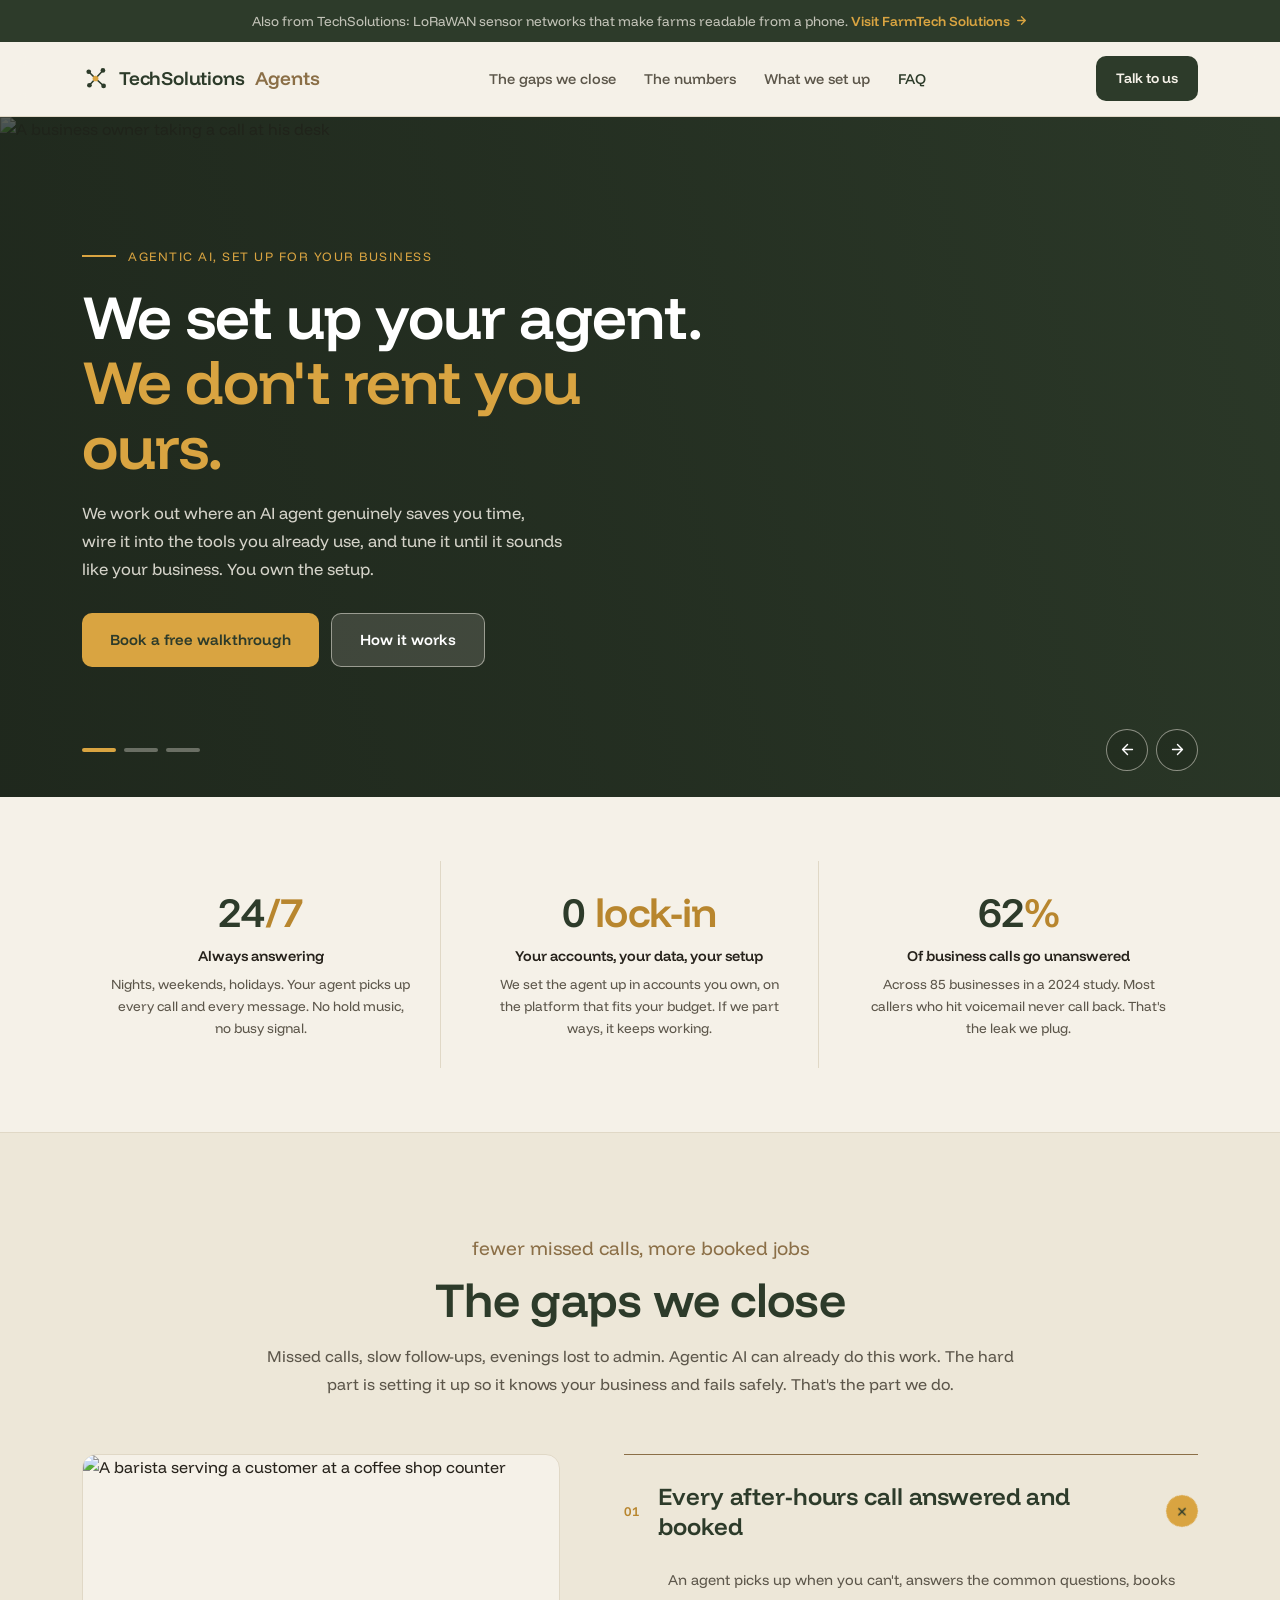
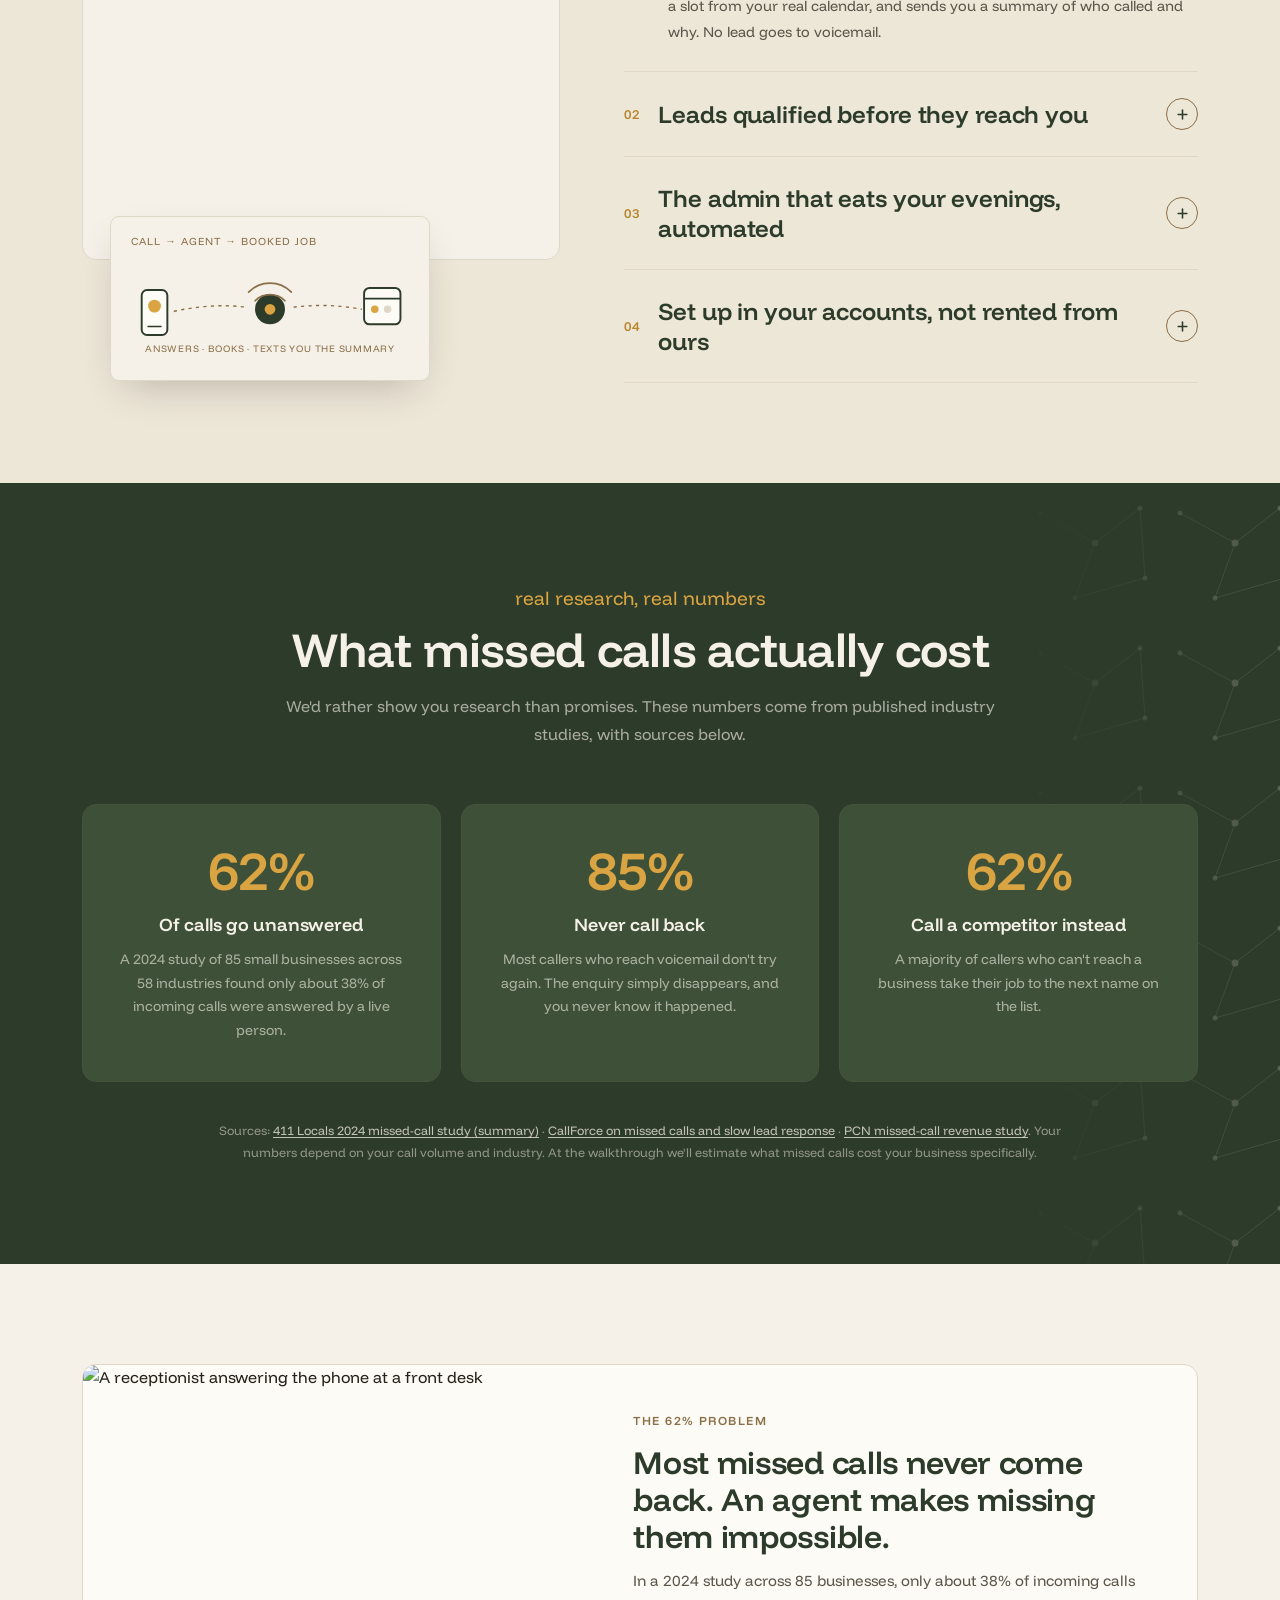
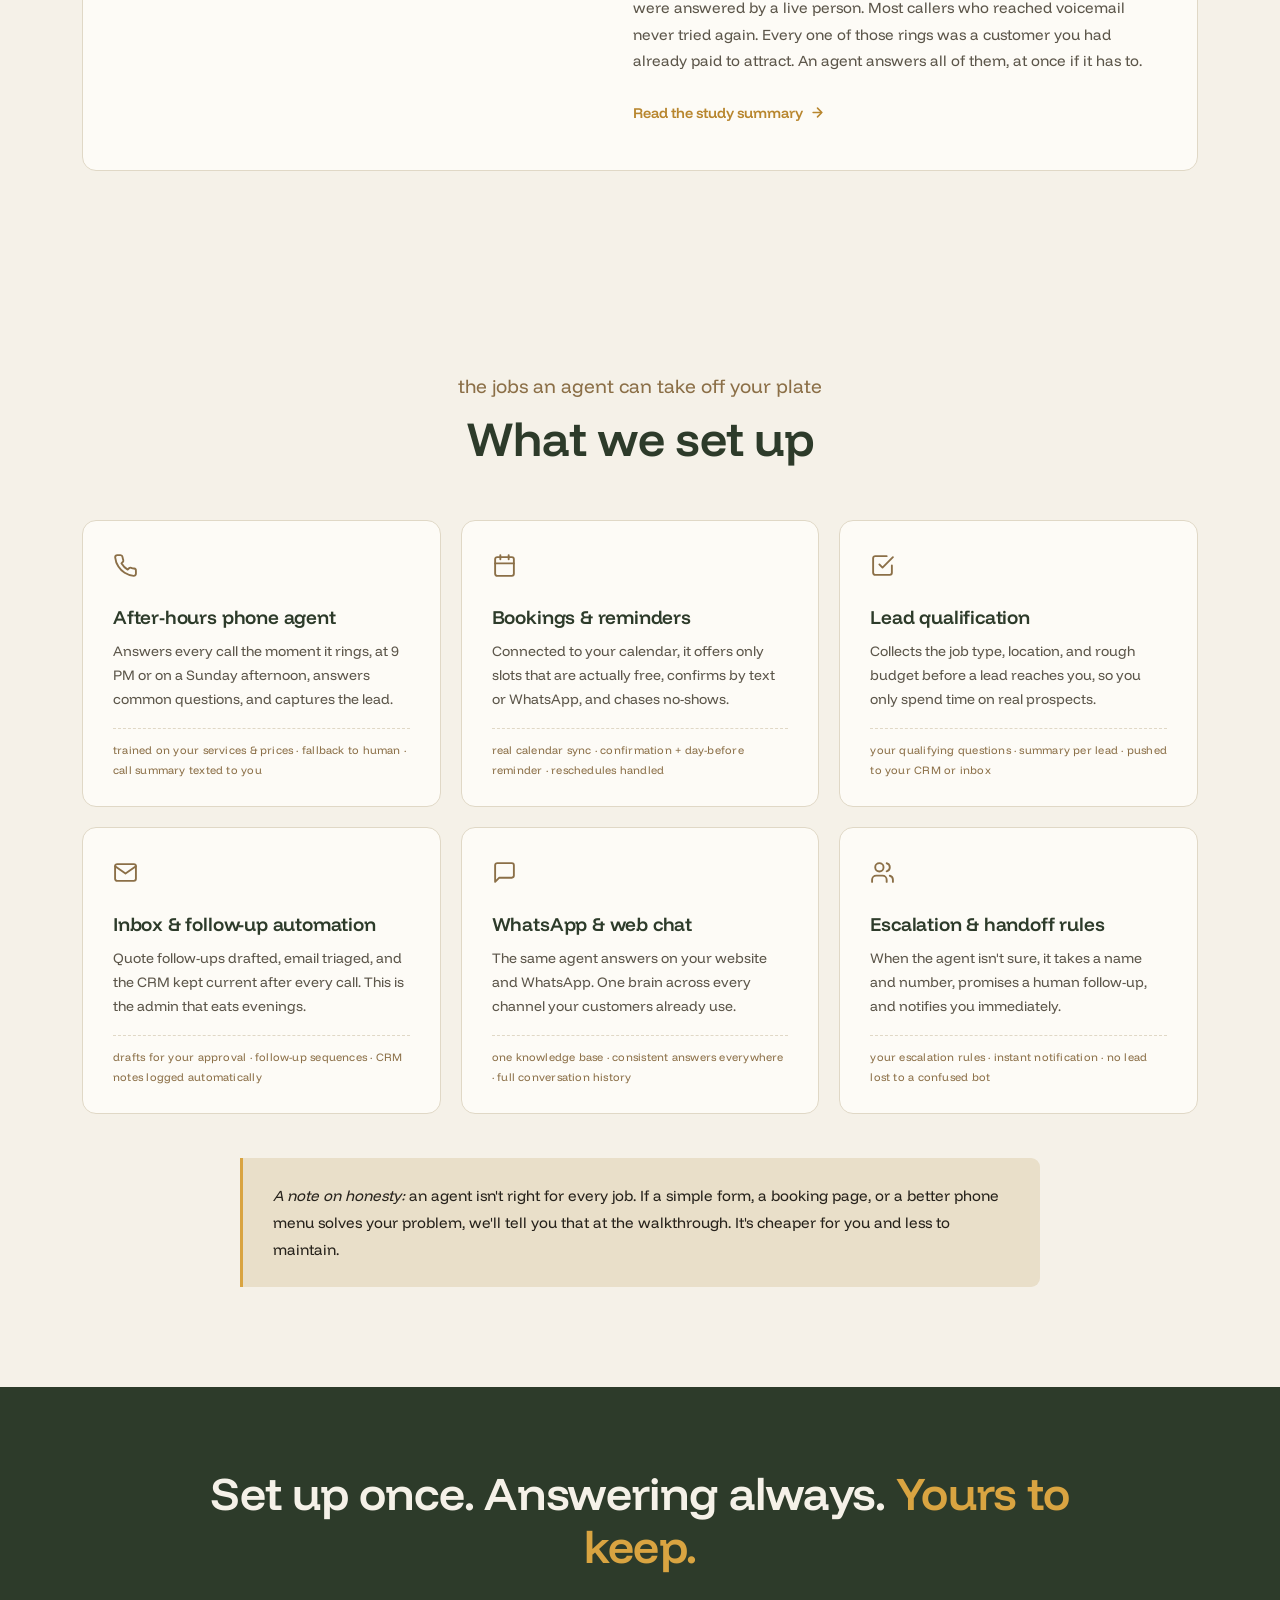
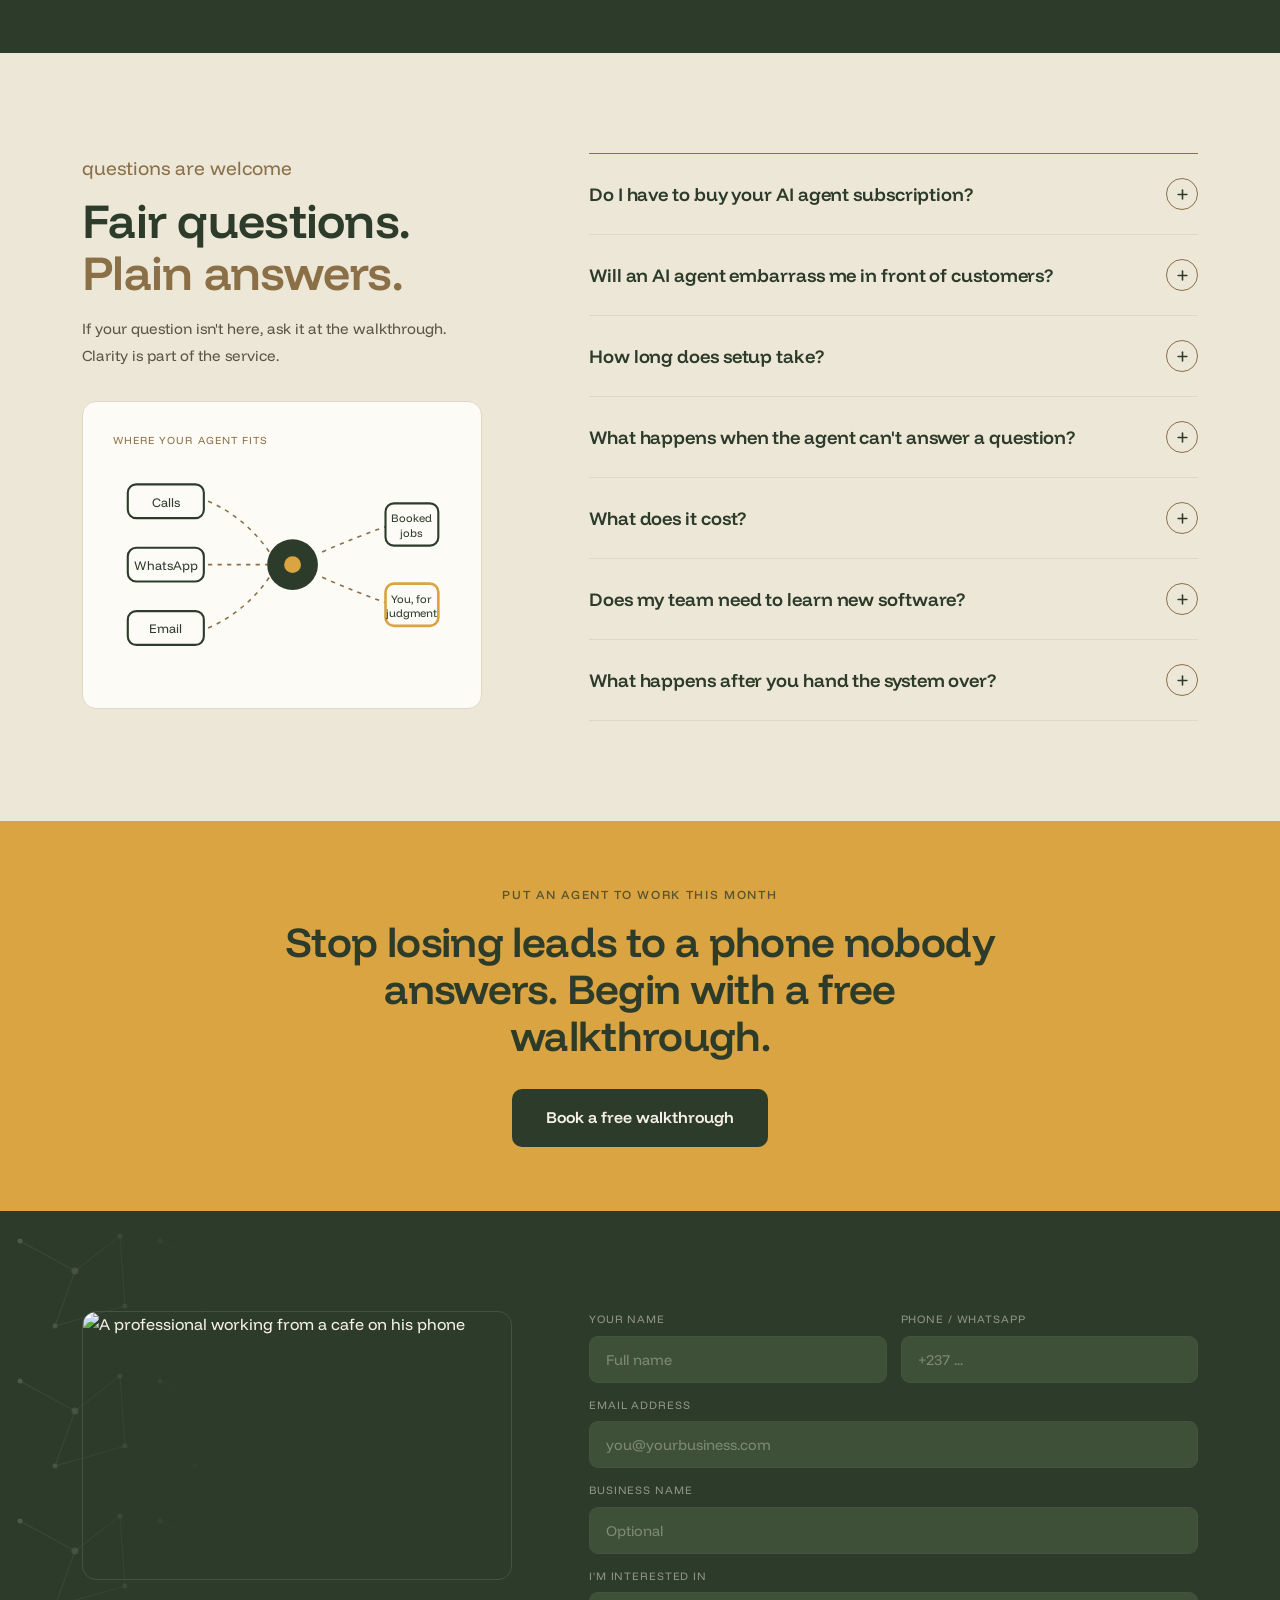
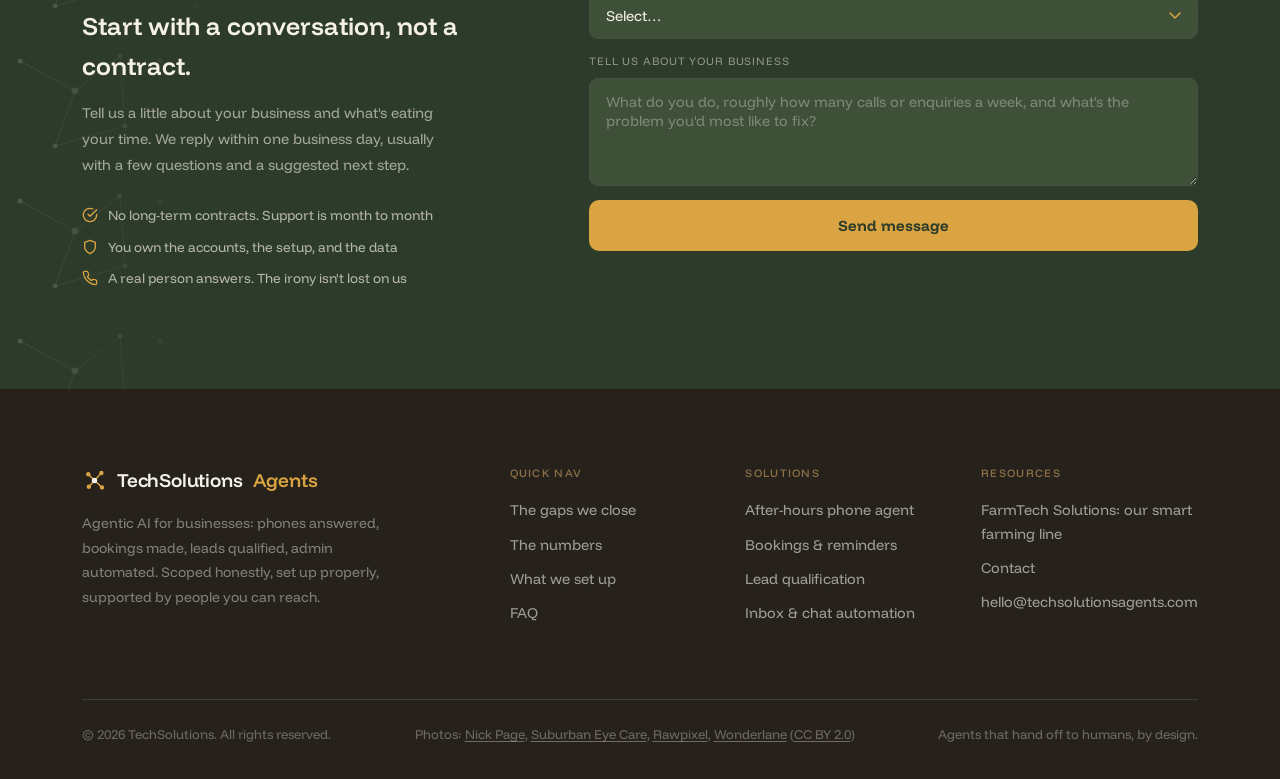
==== commit 745b9fdc: "Point site at techsolutionsagents.com; update contact email Co-Authored-By: Claude Fable 5 <noreply@" ====
--- a/agents.html
+++ b/agents.html
@@ -1003,6 +1003,9 @@
       </div>
       <div class="reveal d2">
         <form id="contact-form-el" novalidate>
+          <input type="hidden" name="_subject" value="New enquiry from the TechSolutions Agents site">
+          <input type="hidden" name="_template" value="table">
+          <input type="text" name="_honey" style="display:none" tabindex="-1" autocomplete="off" aria-hidden="true">
           <div class="form-row">
             <div class="form-field">
               <label for="f-name">Your name</label>
@@ -1045,7 +1048,7 @@
         <div class="form-success" id="form-success">
           <svg width="36" height="36" viewBox="0 0 24 24" fill="none" stroke="currentColor" stroke-width="2" stroke-linecap="round" stroke-linejoin="round" aria-hidden="true"><circle cx="12" cy="12" r="10"/><path d="m9 12 2 2 4-4"/></svg>
           <h3>Thanks, we've got it.</h3>
-          <p>We typically reply within one business day. You can also email us directly at <a href="mailto:hello@farmtechsolutions.com" style="color:var(--amber);font-weight:600;">hello@farmtechsolutions.com</a>.</p>
+          <p>We typically reply within one business day. You can also email us directly at <a href="mailto:hello@techsolutionsagents.com" style="color:var(--amber);font-weight:600;">hello@techsolutionsagents.com</a>.</p>
         </div>
       </div>
     </div>
@@ -1089,7 +1092,7 @@
         <h3>Resources</h3>
         <a href="./">FarmTech Solutions: our smart farming line</a>
         <a href="#contact">Contact</a>
-        <a href="mailto:hello@farmtechsolutions.com">hello@farmtechsolutions.com</a>
+        <a href="mailto:hello@techsolutionsagents.com">hello@techsolutionsagents.com</a>
       </div>
     </div>
     <div class="foot-bottom">
@@ -1186,13 +1189,13 @@
       e.preventDefault();
       if(!form.checkValidity()){form.reportValidity();return;}
       submitBtn.disabled=true;submitText.textContent='Sending…';submitSpinner.style.display='block';
-      var FORM_ENDPOINT=''; // Add Formspree/Netlify endpoint here
+      var FORM_ENDPOINT='https://formsubmit.co/ajax/jaydion472@gmail.com';
       function showSuccess(){form.style.display='none';formSuccess.style.display='block';}
       if(FORM_ENDPOINT){
         var payload={};new FormData(form).forEach(function(v,k){payload[k]=v;});
         fetch(FORM_ENDPOINT,{method:'POST',headers:{'Content-Type':'application/json','Accept':'application/json'},body:JSON.stringify(payload)})
         .then(function(r){if(r.ok)showSuccess();else throw new Error();})
-        .catch(function(){window.location.href='mailto:hello@farmtechsolutions.com?subject=Farm+enquiry';submitBtn.disabled=false;submitText.textContent='Send message';submitSpinner.style.display='none';});
+        .catch(function(){window.location.href='mailto:hello@techsolutionsagents.com?subject=Farm+enquiry';submitBtn.disabled=false;submitText.textContent='Send message';submitSpinner.style.display='none';});
       } else {setTimeout(showSuccess,800);}
     });
   }
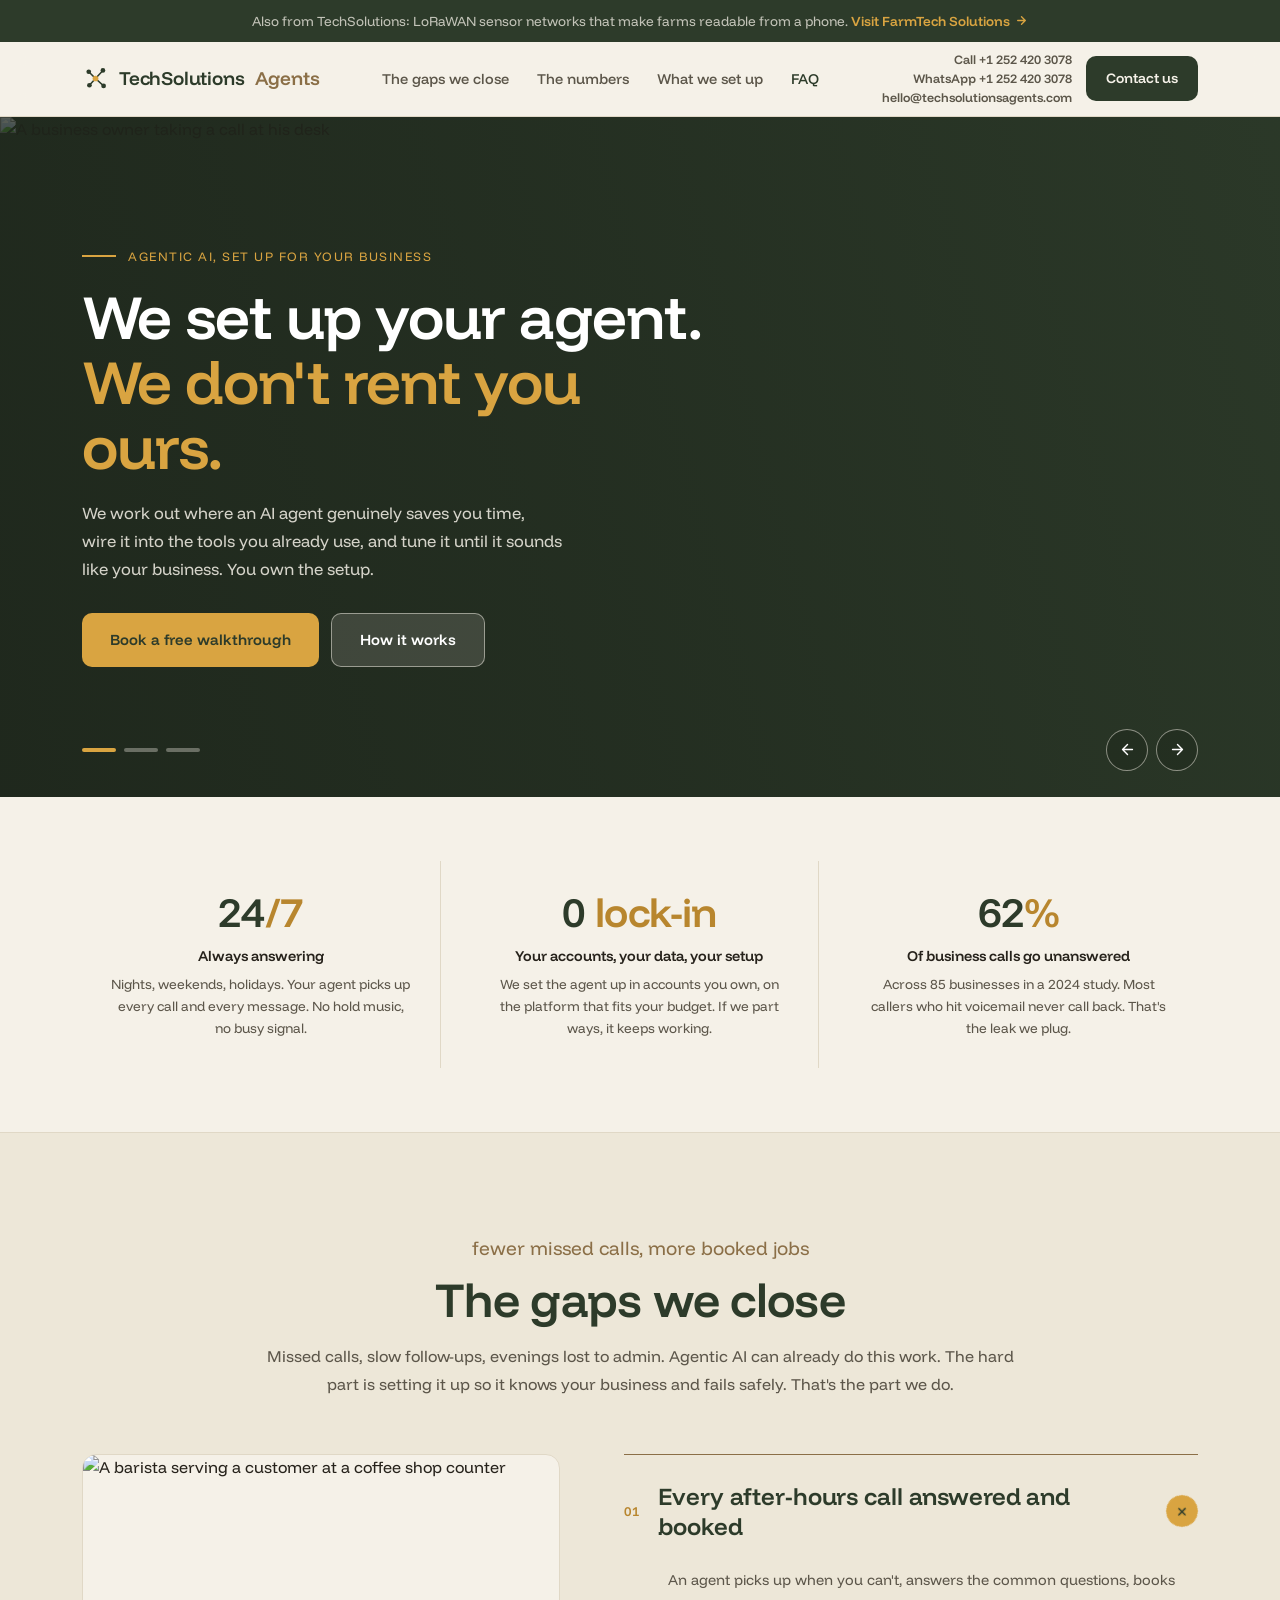
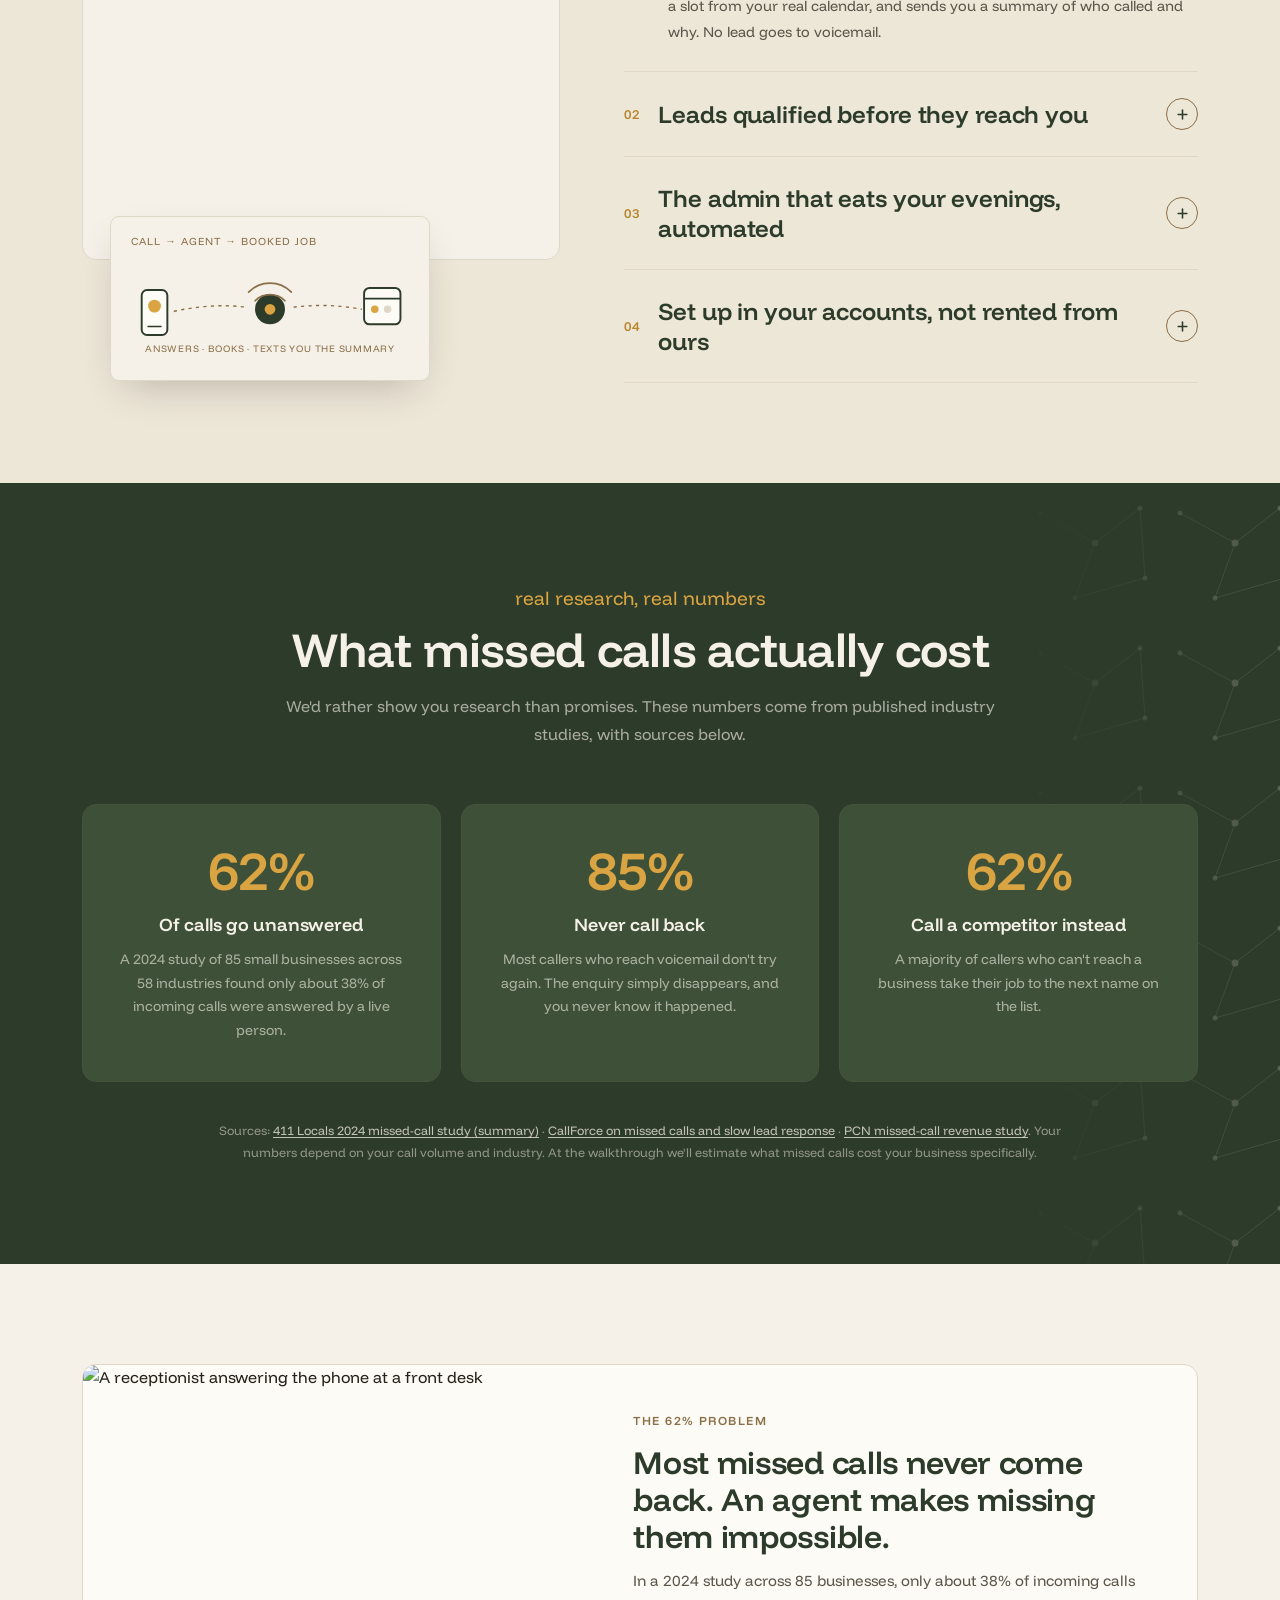
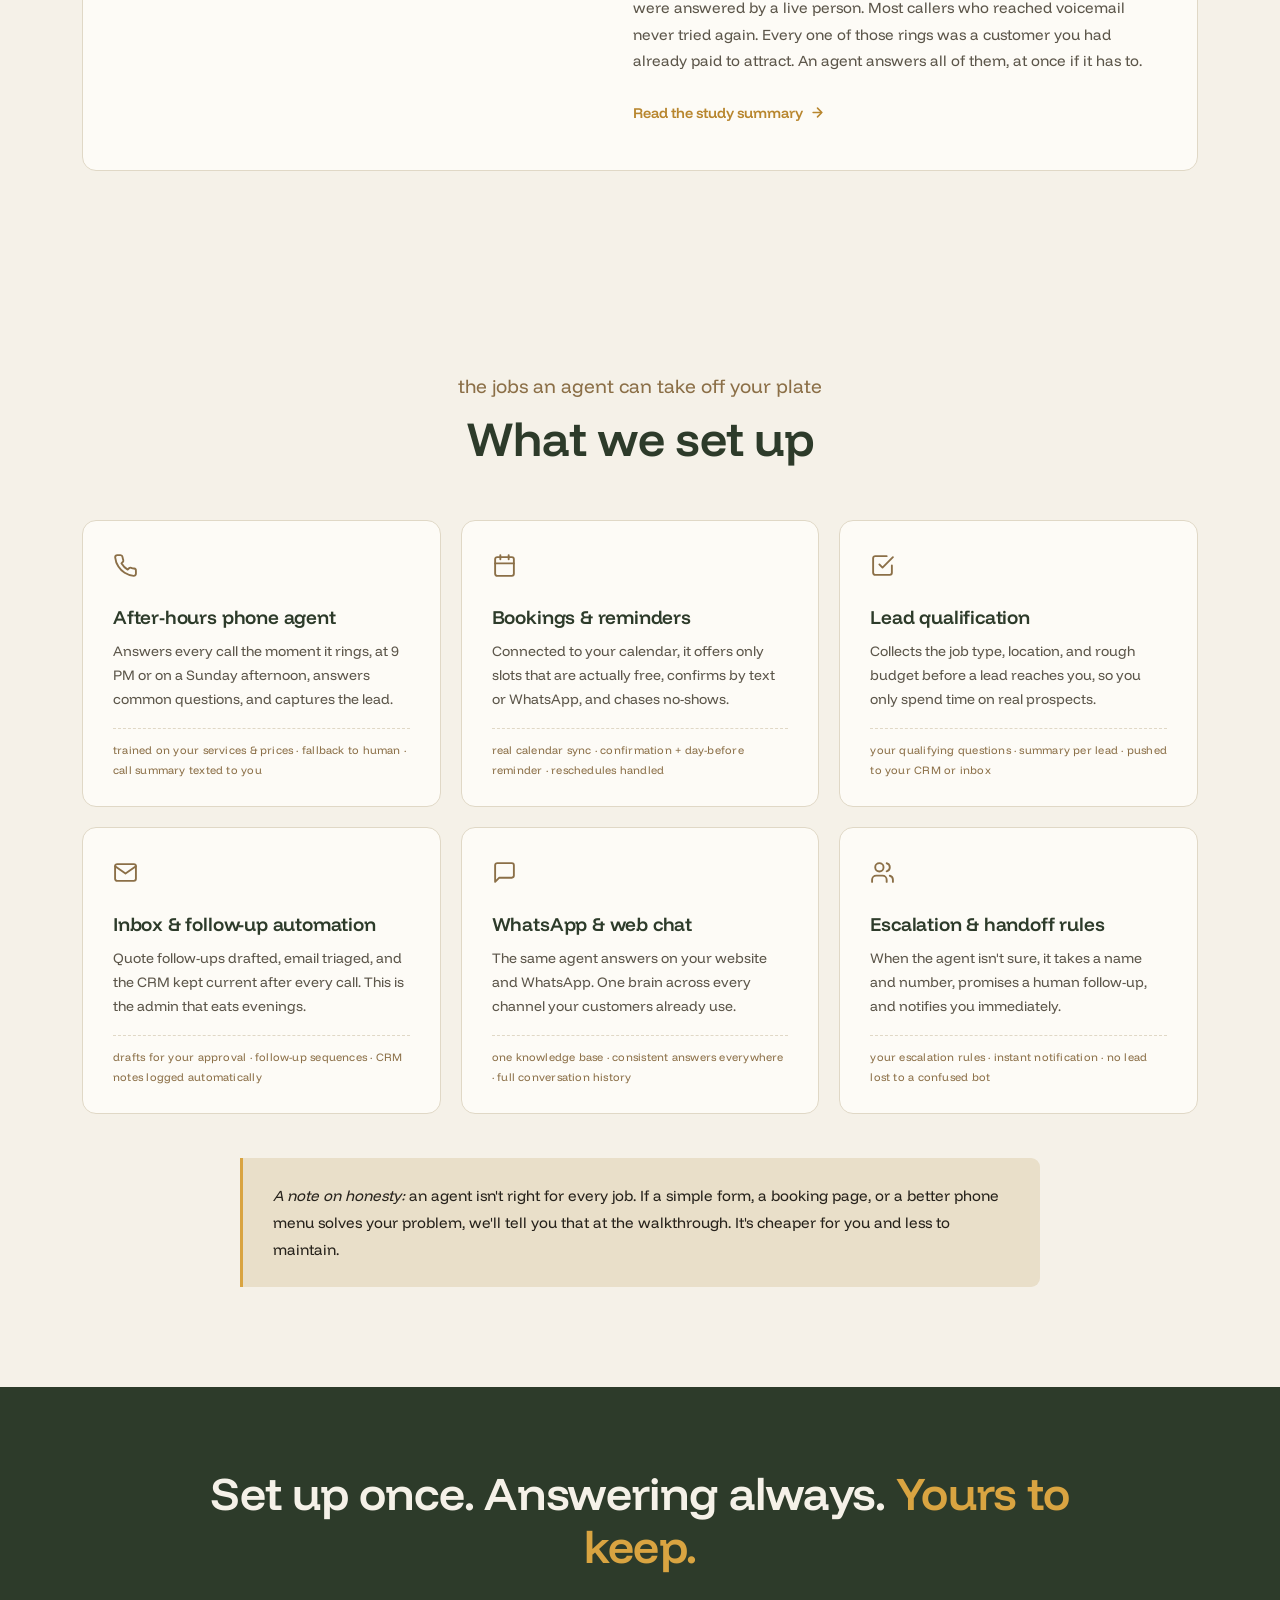
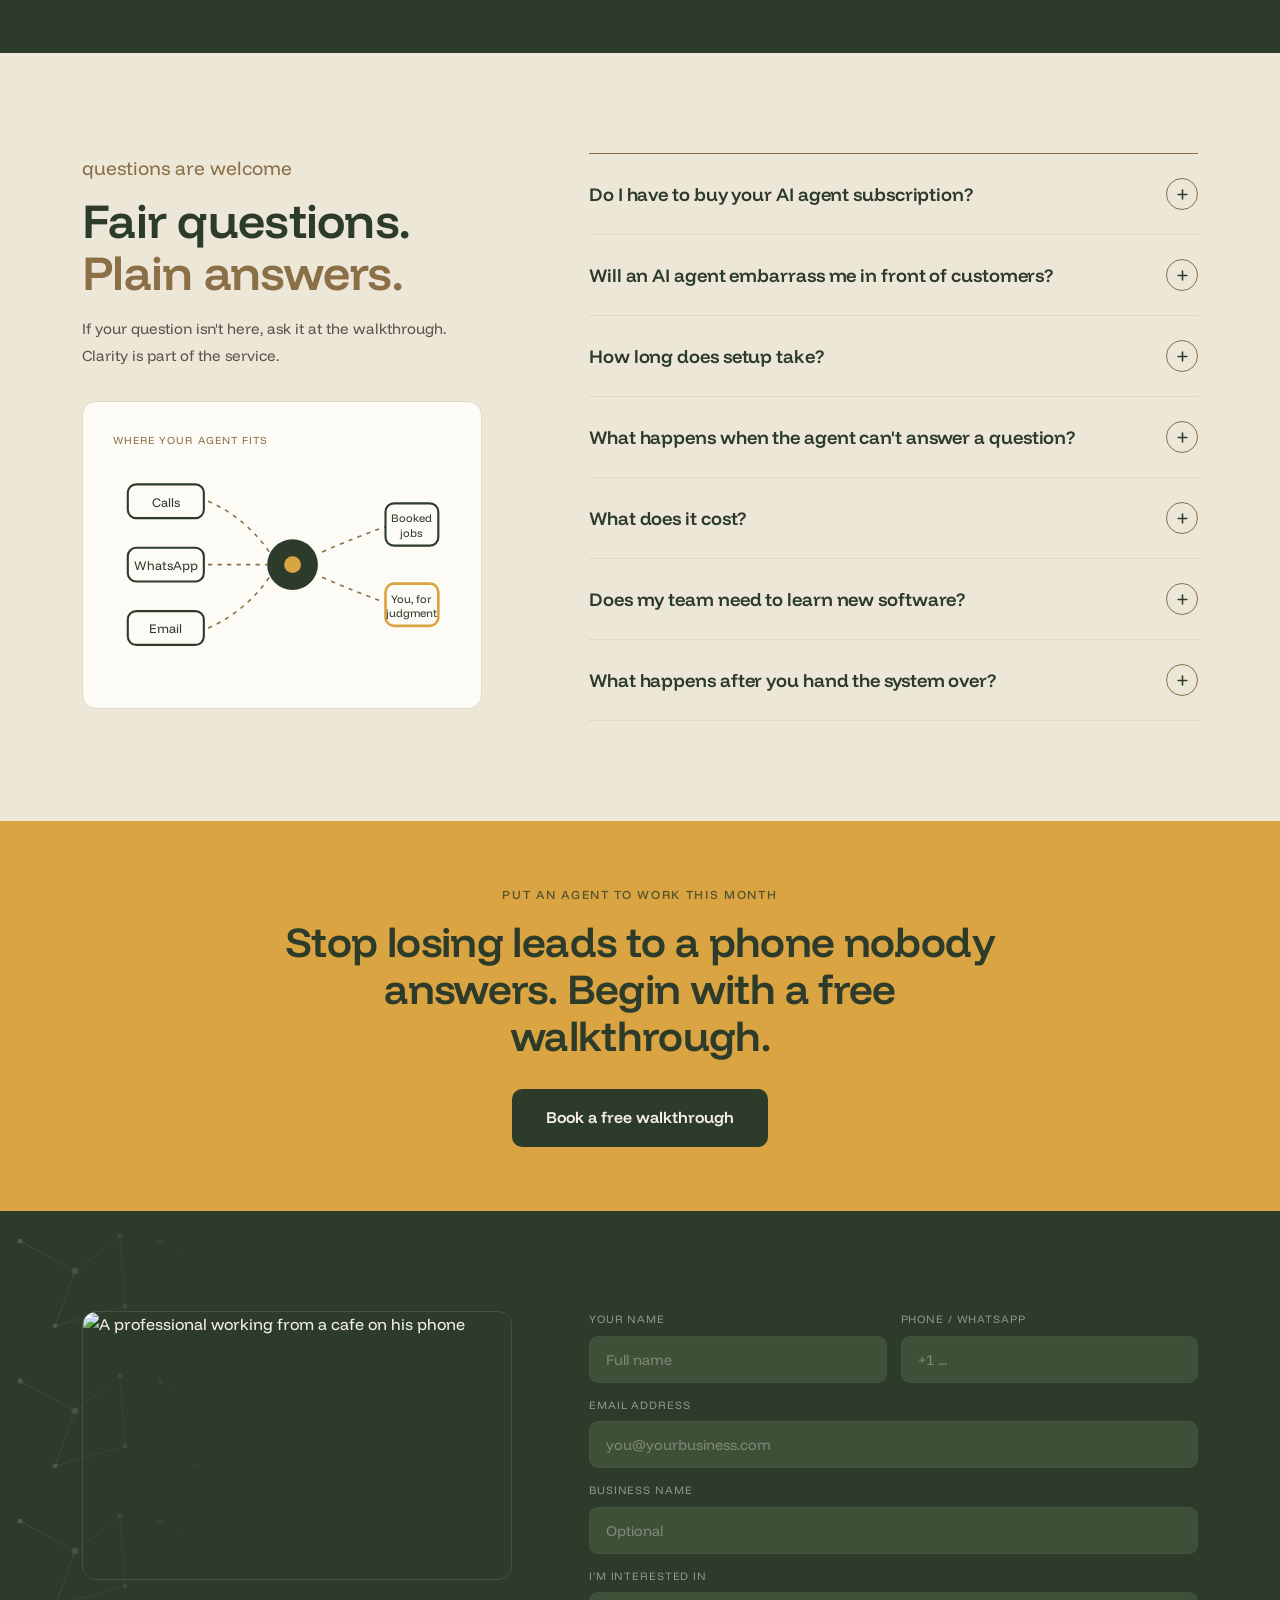
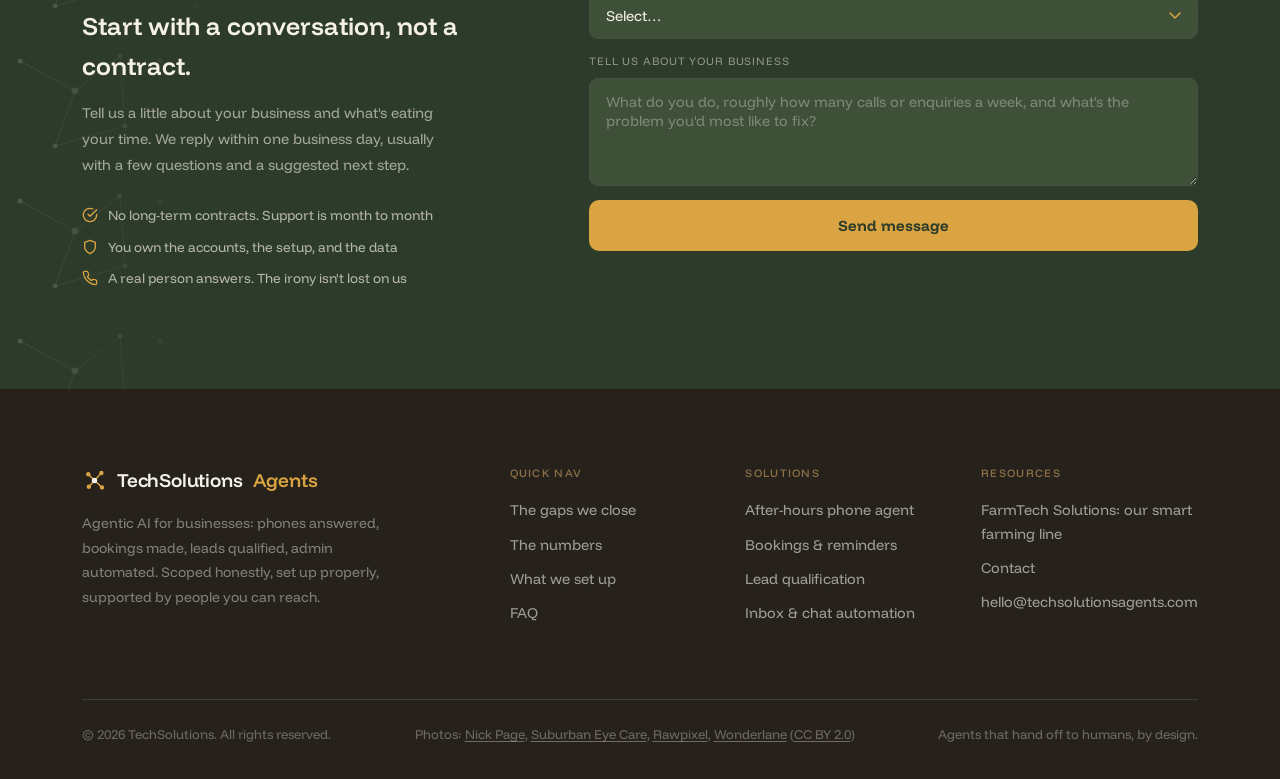
==== commit 09fa0b20: "Add Contact us header with call, WhatsApp, and email Replace the Talk to us button with a Contact us" ====
--- a/agents.html
+++ b/agents.html
@@ -105,6 +105,14 @@
 }
 nav a:hover,nav a.active{color:var(--leaf);}
 .nav-toggle{display:none;background:none;border:none;cursor:pointer;padding:6px;color:var(--leaf);}
+.head-lines{
+  display:flex;flex-direction:column;text-align:right;line-height:1.5;
+}
+.head-lines a{
+  font-size:12.5px;color:var(--text);font-weight:600;
+  transition:color .15s;
+}
+.head-lines a:hover{color:var(--leaf);}
 
 /* ── Hero carousel (full-bleed, climate.com format) ── */
 .hero-carousel{
@@ -581,6 +589,7 @@
   nav a{padding:13px 32px;}
   .nav-toggle{display:block;}
   header .btn{display:none;}
+  .head-lines{display:none;}
   .form-row{grid-template-columns:1fr;}
 }
 @media(max-width:560px){
@@ -624,8 +633,13 @@
       <a href="#watch">What we set up</a>
       <a href="#faq">FAQ</a>
     </nav>
-    <div style="display:flex;align-items:center;gap:10px;">
-      <a href="#contact" class="btn btn-leaf" style="font-size:14px;padding:11px 20px;">Talk to us</a>
+    <div style="display:flex;align-items:center;gap:14px;">
+      <div class="head-lines">
+        <a href="tel:+12524203078">Call +1 252 420 3078</a>
+        <a href="https://wa.me/12524203078" target="_blank" rel="noopener">WhatsApp +1 252 420 3078</a>
+        <a href="mailto:hello@techsolutionsagents.com">hello@techsolutionsagents.com</a>
+      </div>
+      <a href="#contact" class="btn btn-leaf" style="font-size:14px;padding:11px 20px;">Contact us</a>
       <button class="nav-toggle" id="nav-toggle" aria-label="Menu" aria-expanded="false" aria-controls="main-nav">
         <svg width="22" height="22" viewBox="0 0 24 24" fill="none" stroke="currentColor" stroke-width="2" stroke-linecap="round" aria-hidden="true">
           <line x1="3" y1="6" x2="21" y2="6"/><line x1="3" y1="12" x2="21" y2="12"/><line x1="3" y1="18" x2="21" y2="18"/>
@@ -1013,7 +1027,7 @@
             </div>
             <div class="form-field">
               <label for="f-phone">Phone / WhatsApp</label>
-              <input type="tel" id="f-phone" name="phone" placeholder="+237 ..." autocomplete="tel">
+              <input type="tel" id="f-phone" name="phone" placeholder="+1 ..." autocomplete="tel">
             </div>
           </div>
           <div class="form-field">
@@ -1189,7 +1203,7 @@
       e.preventDefault();
       if(!form.checkValidity()){form.reportValidity();return;}
       submitBtn.disabled=true;submitText.textContent='Sending…';submitSpinner.style.display='block';
-      var FORM_ENDPOINT='https://formsubmit.co/ajax/jaydion472@gmail.com';
+      var FORM_ENDPOINT='https://formsubmit.co/ajax/jaymuanja64@gmail.com';
       function showSuccess(){form.style.display='none';formSuccess.style.display='block';}
       if(FORM_ENDPOINT){
         var payload={};new FormData(form).forEach(function(v,k){payload[k]=v;});
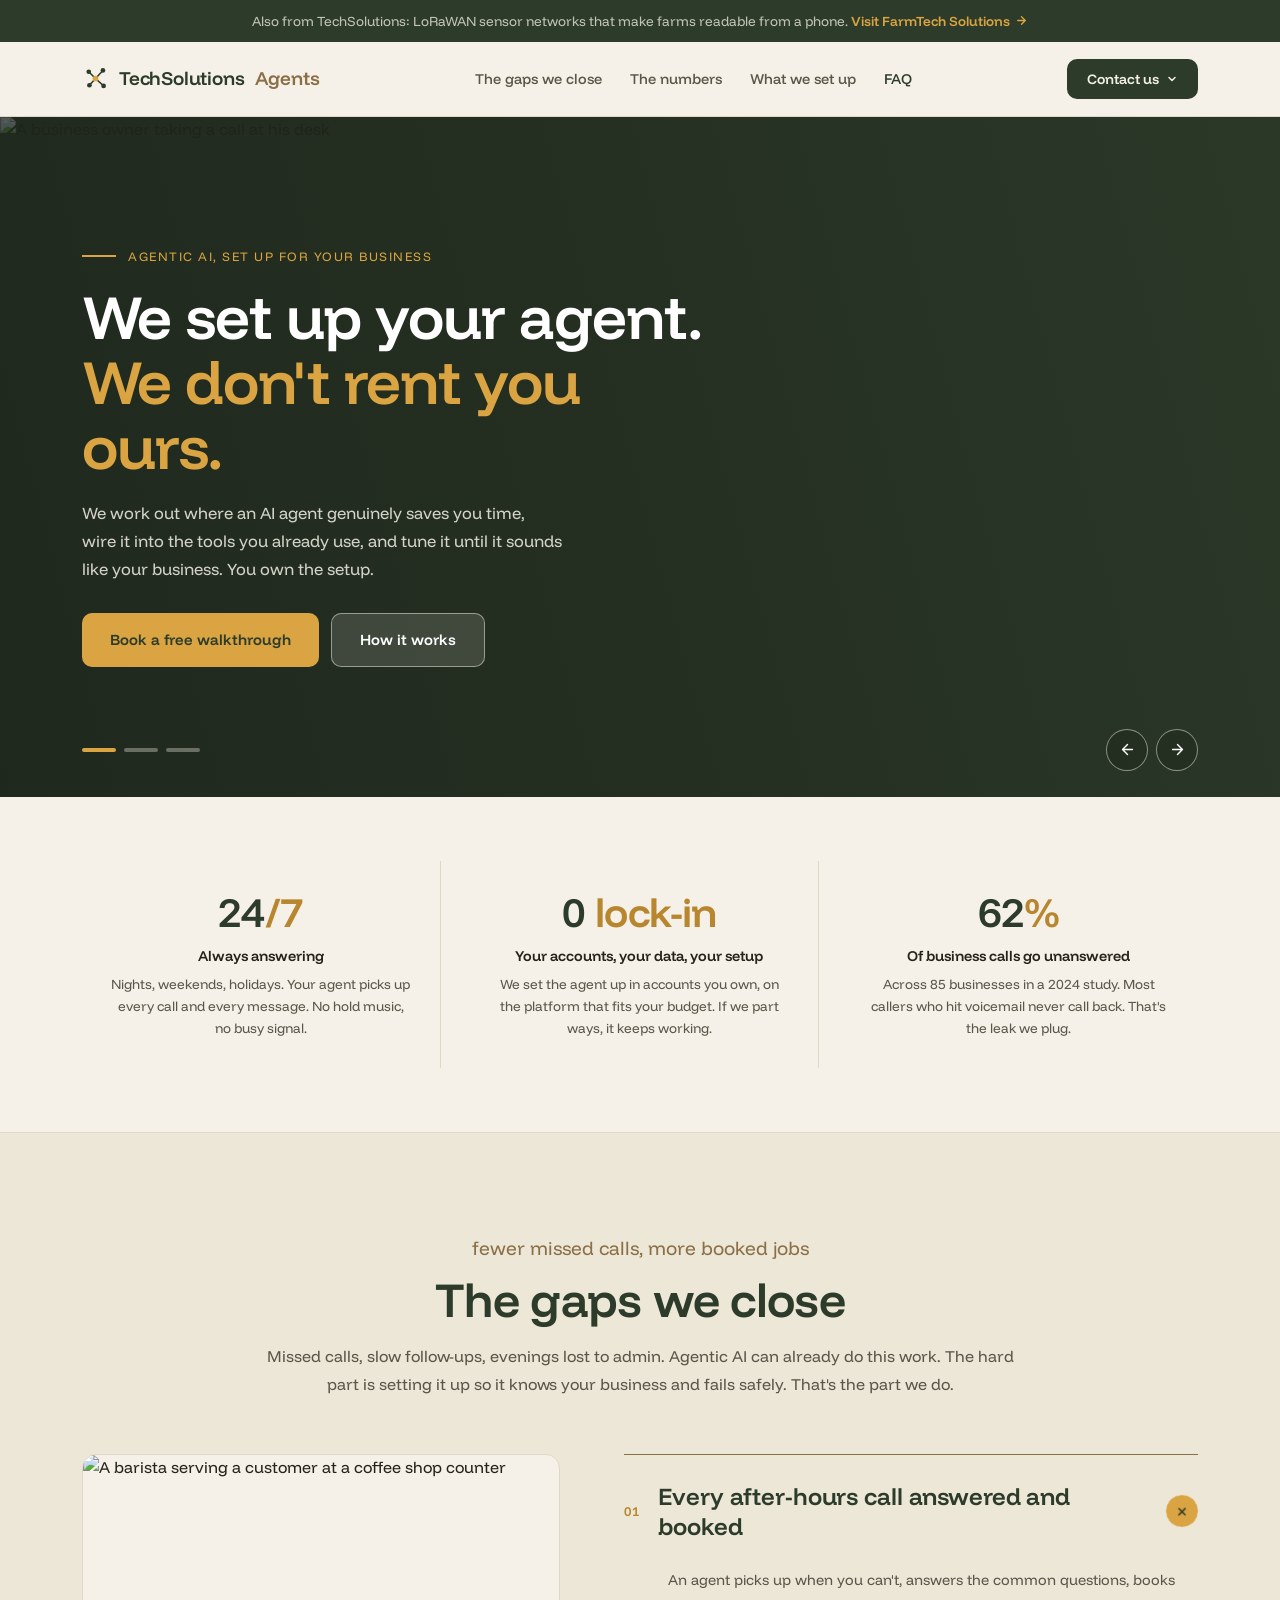
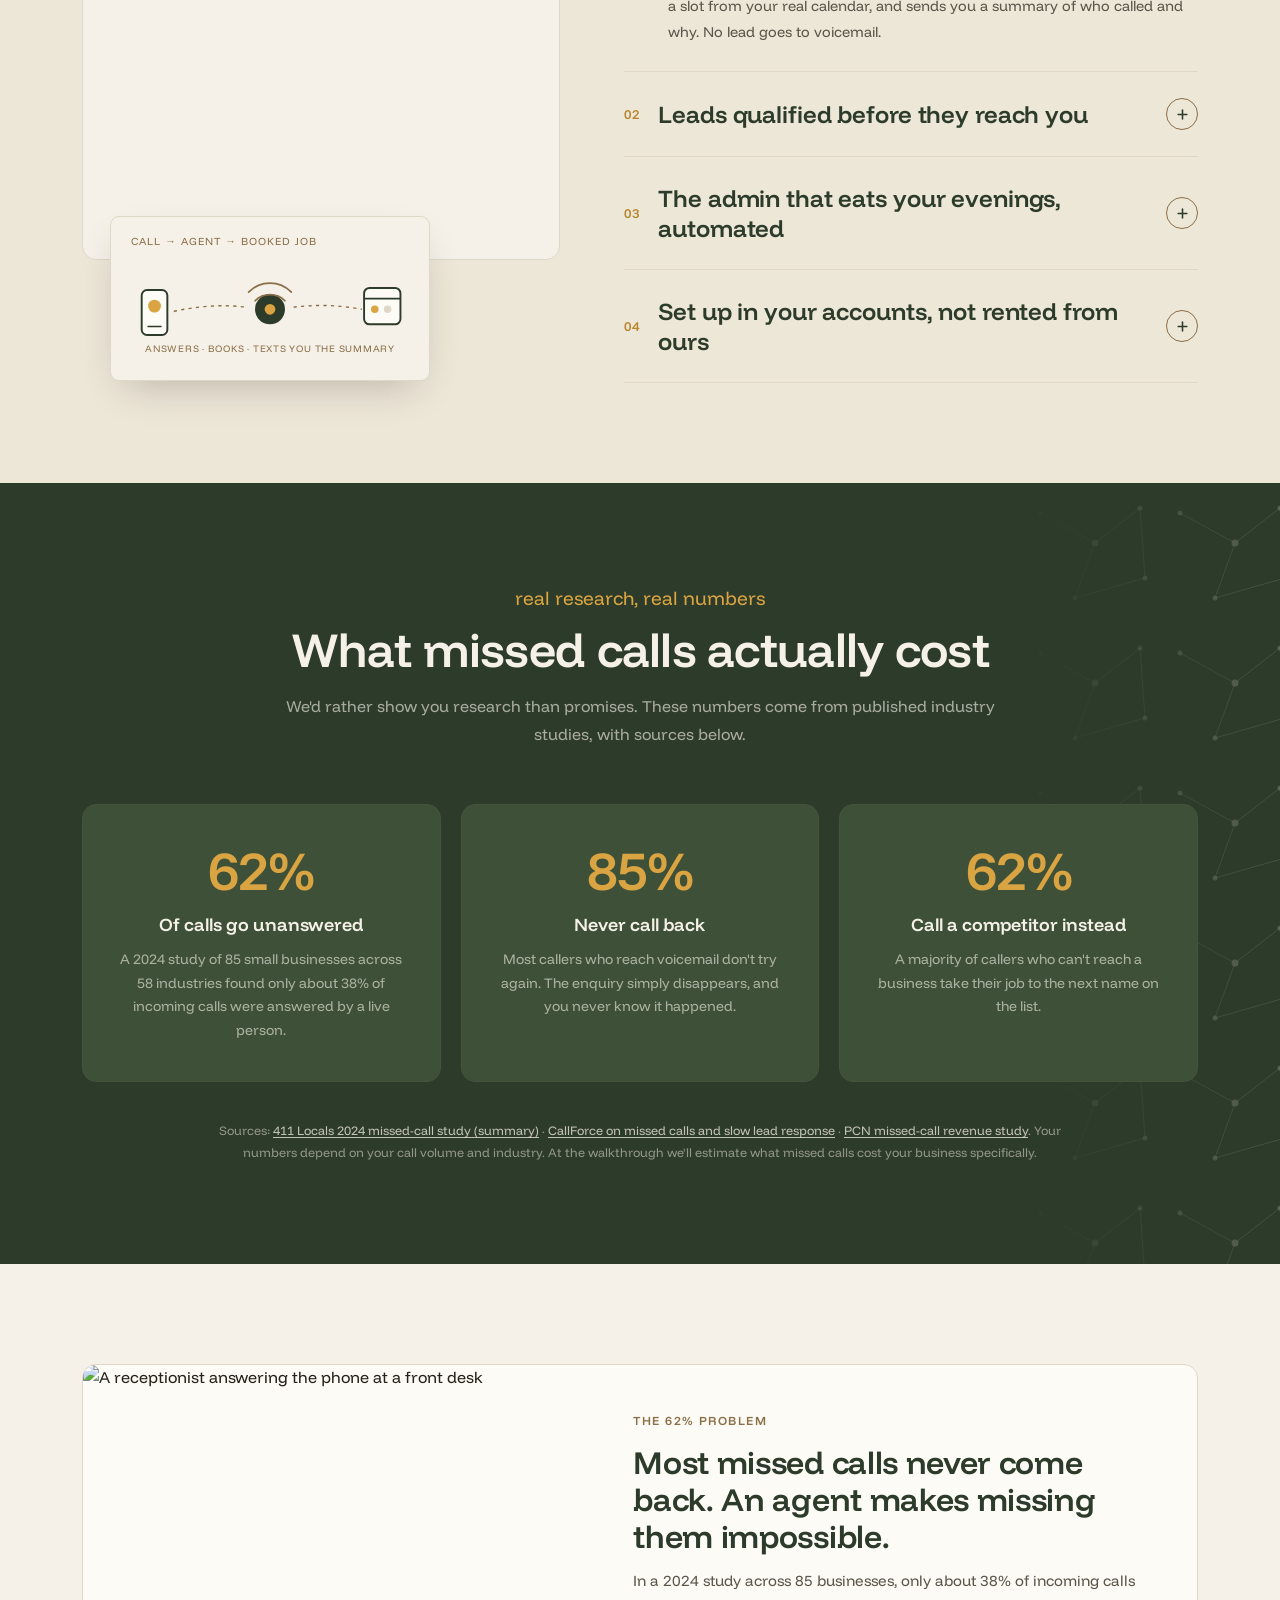
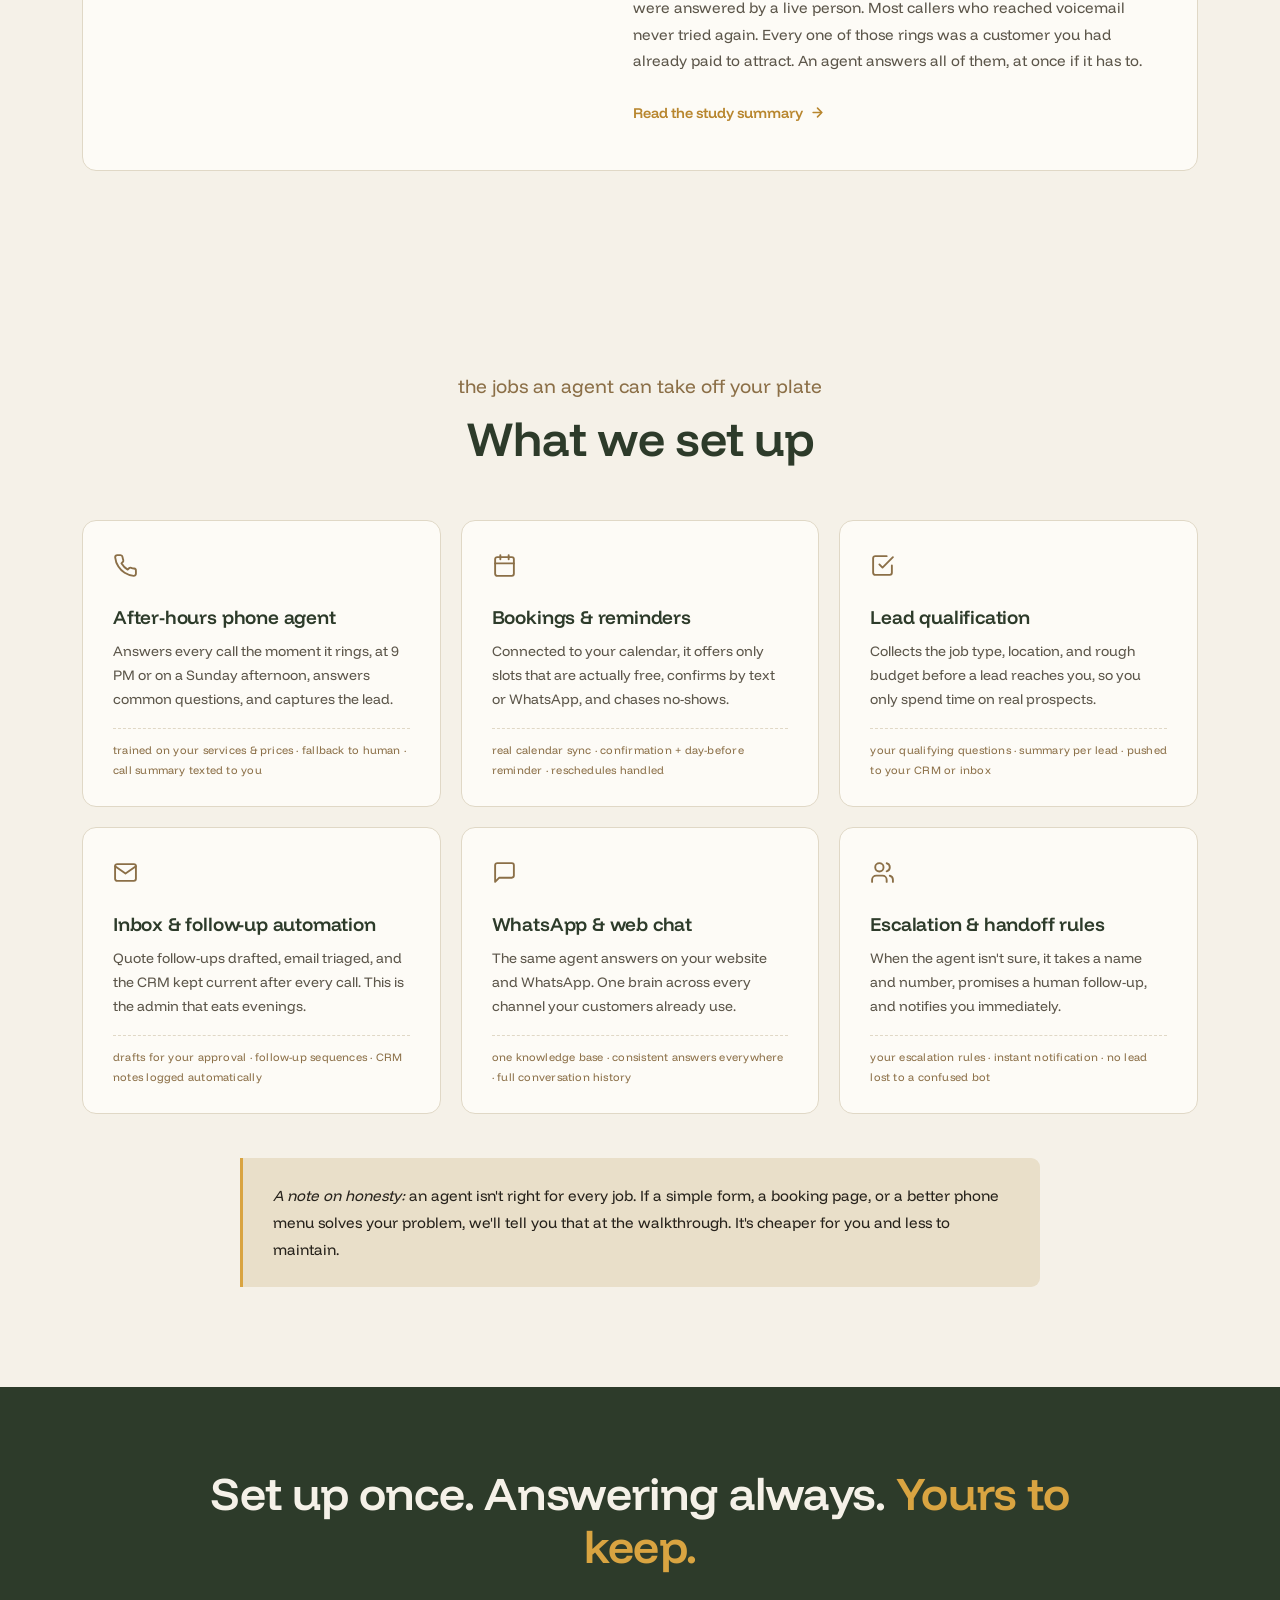
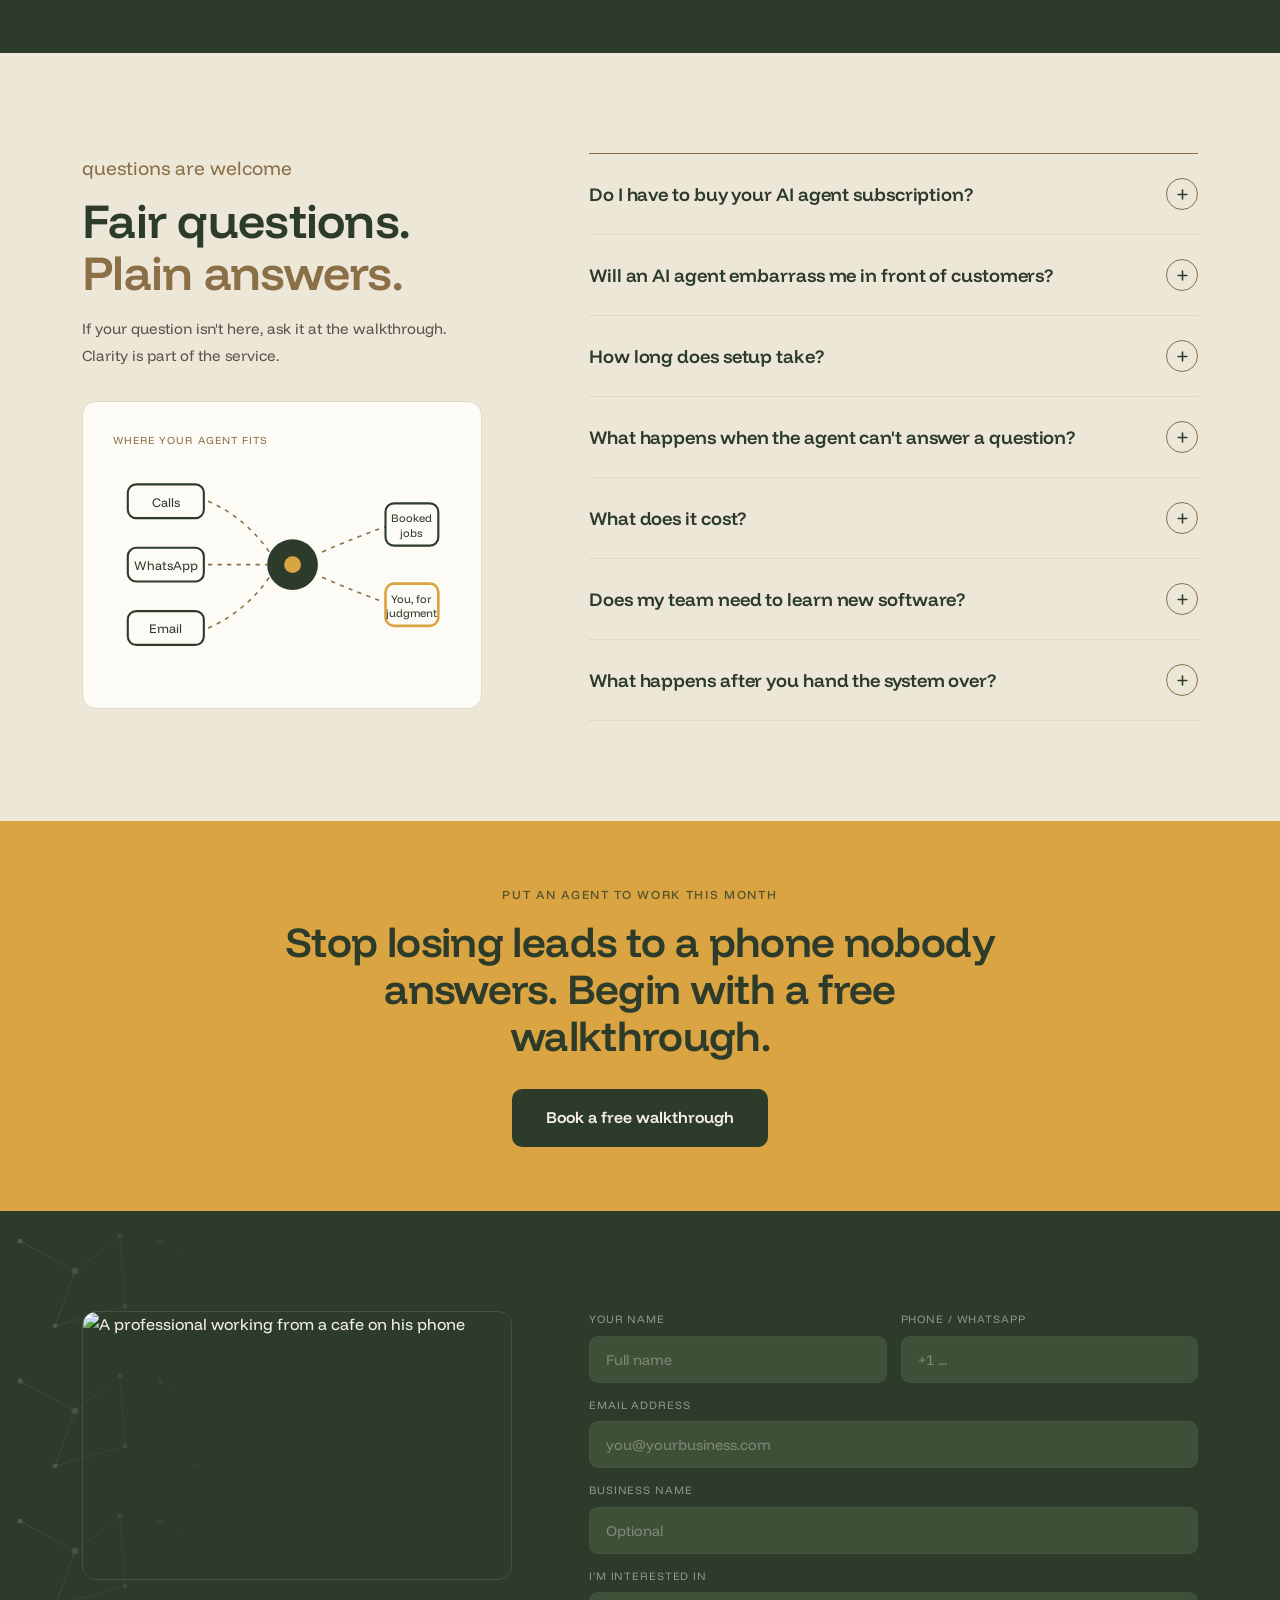
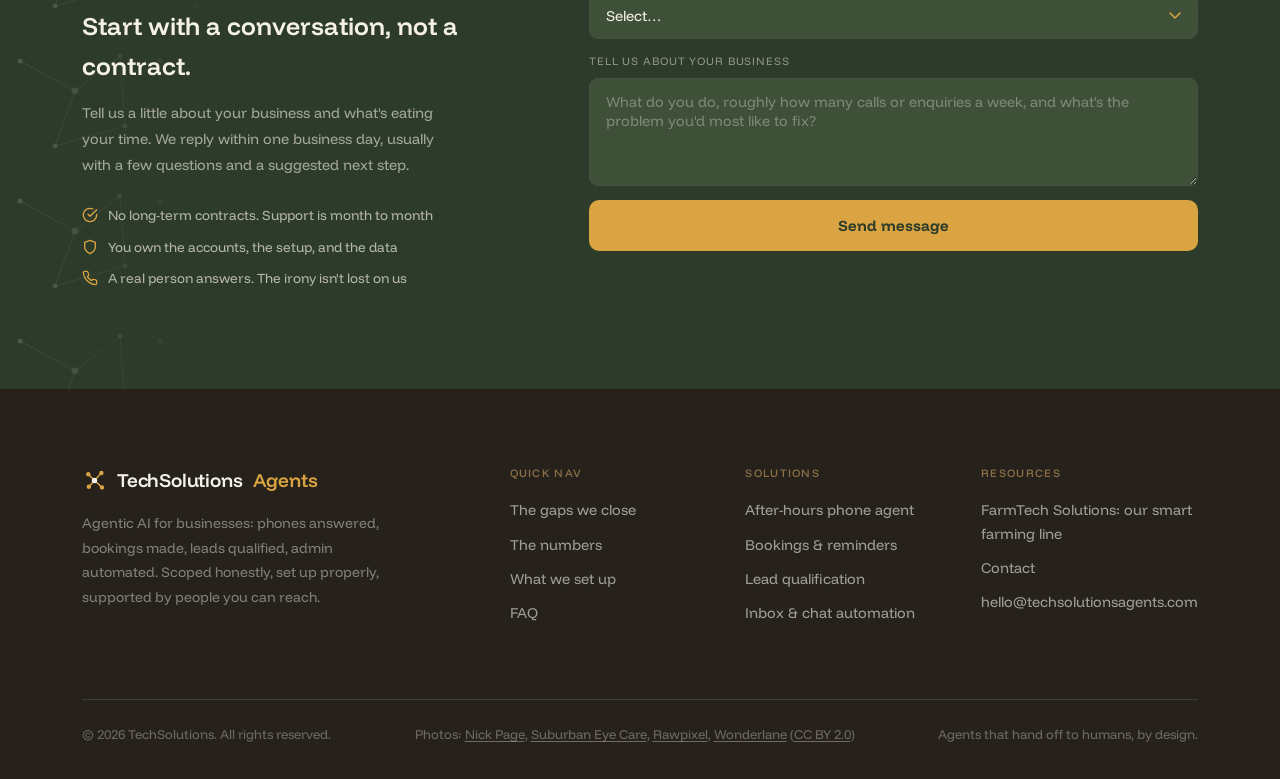
==== commit 3c7c321d: "Consolidate contact methods into a Contact us dropdown The header Contact us button now opens a drop" ====
--- a/agents.html
+++ b/agents.html
@@ -105,14 +105,30 @@
 }
 nav a:hover,nav a.active{color:var(--leaf);}
 .nav-toggle{display:none;background:none;border:none;cursor:pointer;padding:6px;color:var(--leaf);}
-.head-lines{
-  display:flex;flex-direction:column;text-align:right;line-height:1.5;
-}
-.head-lines a{
-  font-size:12.5px;color:var(--text);font-weight:600;
-  transition:color .15s;
-}
-.head-lines a:hover{color:var(--leaf);}
+.contact-menu{position:relative;}
+.contact-trigger{display:inline-flex;align-items:center;gap:7px;cursor:pointer;}
+.contact-trigger svg{transition:transform .2s;}
+.contact-menu.open .contact-trigger svg{transform:rotate(180deg);}
+.contact-dropdown{
+  position:absolute;top:calc(100% + 10px);right:0;
+  min-width:262px;
+  background:#FDFBF6;
+  border:1.5px solid var(--border);
+  border-radius:var(--radius-sm);
+  box-shadow:0 18px 44px -14px rgba(38,34,27,0.30);
+  padding:8px;
+  display:none;flex-direction:column;gap:2px;
+  z-index:70;
+}
+.contact-menu.open .contact-dropdown{display:flex;}
+.contact-dropdown a{
+  display:flex;align-items:center;gap:12px;
+  padding:11px 13px;border-radius:8px;
+  font-size:14px;font-weight:600;color:var(--ink);
+  transition:background .15s,color .15s;
+}
+.contact-dropdown a:hover{background:var(--bg-2);color:var(--leaf);}
+.contact-dropdown a svg{width:18px;height:18px;color:var(--soil);flex:none;}
 
 /* ── Hero carousel (full-bleed, climate.com format) ── */
 .hero-carousel{
@@ -588,8 +604,7 @@
   nav.open{display:flex;}
   nav a{padding:13px 32px;}
   .nav-toggle{display:block;}
-  header .btn{display:none;}
-  .head-lines{display:none;}
+  .contact-dropdown{min-width:230px;}
   .form-row{grid-template-columns:1fr;}
 }
 @media(max-width:560px){
@@ -633,13 +648,19 @@
       <a href="#watch">What we set up</a>
       <a href="#faq">FAQ</a>
     </nav>
-    <div style="display:flex;align-items:center;gap:14px;">
-      <div class="head-lines">
-        <a href="tel:+12524203078">Call +1 252 420 3078</a>
-        <a href="https://wa.me/12524203078" target="_blank" rel="noopener">WhatsApp +1 252 420 3078</a>
-        <a href="mailto:hello@techsolutionsagents.com">hello@techsolutionsagents.com</a>
-      </div>
-      <a href="#contact" class="btn btn-leaf" style="font-size:14px;padding:11px 20px;">Contact us</a>
+    <div style="display:flex;align-items:center;gap:10px;">
+      <div class="contact-menu" id="contact-menu">
+        <button type="button" class="btn btn-leaf contact-trigger" id="contact-btn" aria-haspopup="true" aria-expanded="false" aria-controls="contact-dropdown" style="font-size:14px;padding:11px 20px;">
+          Contact us
+          <svg width="12" height="12" viewBox="0 0 24 24" fill="none" stroke="currentColor" stroke-width="3" stroke-linecap="round" stroke-linejoin="round" aria-hidden="true"><path d="m6 9 6 6 6-6"/></svg>
+        </button>
+        <div class="contact-dropdown" id="contact-dropdown" role="menu" aria-label="Contact options">
+          <a role="menuitem" href="tel:+12524203078"><svg viewBox="0 0 24 24" fill="none" stroke="currentColor" stroke-width="2" stroke-linecap="round" stroke-linejoin="round" aria-hidden="true"><path d="M22 16.92v3a2 2 0 0 1-2.18 2A19.8 19.8 0 0 1 11.19 19a19.5 19.5 0 0 1-6-6A19.8 19.8 0 0 1 2.08 4.18 2 2 0 0 1 4.11 2h3a2 2 0 0 1 2 1.72c.13.96.36 1.9.7 2.81a2 2 0 0 1-.45 2.11L8.09 9.91a16 16 0 0 0 6 6l1.27-1.27a2 2 0 0 1 2.11-.45c.91.34 1.85.57 2.81.7A2 2 0 0 1 22 16.92z"/></svg>Call +1 252 420 3078</a>
+          <a role="menuitem" href="https://wa.me/12524203078" target="_blank" rel="noopener"><svg viewBox="0 0 24 24" fill="currentColor" aria-hidden="true"><path d="M17.5 14.4c-.3-.15-1.7-.85-2-.95-.26-.1-.45-.15-.65.15-.19.29-.74.94-.9 1.13-.17.19-.34.21-.63.07-.3-.15-1.24-.46-2.36-1.46-.87-.78-1.46-1.73-1.63-2.03-.17-.29-.02-.45.13-.6.13-.13.3-.34.44-.51.15-.17.19-.29.29-.48.1-.19.05-.36-.02-.51-.07-.15-.65-1.57-.9-2.15-.24-.57-.48-.49-.65-.5h-.56c-.19 0-.5.07-.77.36-.26.29-1 .98-1 2.4 0 1.41 1.03 2.78 1.17 2.97.15.19 2.03 3.09 4.91 4.33.69.3 1.22.47 1.64.61.69.22 1.31.19 1.81.11.55-.08 1.7-.69 1.94-1.36.24-.67.24-1.24.17-1.36-.07-.12-.26-.19-.56-.34zM12.05 21.5h-.01a9.5 9.5 0 0 1-4.83-1.32l-.35-.21-3.59.94.96-3.5-.23-.36a9.46 9.46 0 0 1-1.45-5.05c0-5.24 4.27-9.5 9.51-9.5 2.54 0 4.92.99 6.72 2.78a9.44 9.44 0 0 1 2.78 6.72c0 5.24-4.27 9.5-9.5 9.5zm5.54-15.04A11.36 11.36 0 0 0 12.05 3C5.76 3 .64 8.12.64 14.41c0 2.02.53 3.99 1.53 5.73L.5 26l5.99-1.57a11.4 11.4 0 0 0 5.55 1.42h.01c6.29 0 11.41-5.12 11.41-11.41 0-3.05-1.19-5.91-3.35-8.06z"/></svg>WhatsApp +1 252 420 3078</a>
+          <a role="menuitem" href="mailto:hello@techsolutionsagents.com"><svg viewBox="0 0 24 24" fill="none" stroke="currentColor" stroke-width="2" stroke-linecap="round" stroke-linejoin="round" aria-hidden="true"><path d="M4 4h16c1.1 0 2 .9 2 2v12c0 1.1-.9 2-2 2H4c-1.1 0-2-.9-2-2V6c0-1.1.9-2 2-2z"/><path d="m22 6-10 7L2 6"/></svg>Email hello@techsolutionsagents.com</a>
+          <a role="menuitem" href="#contact"><svg viewBox="0 0 24 24" fill="none" stroke="currentColor" stroke-width="2" stroke-linecap="round" stroke-linejoin="round" aria-hidden="true"><path d="M21 15a2 2 0 0 1-2 2H7l-4 4V5a2 2 0 0 1 2-2h14a2 2 0 0 1 2 2z"/></svg>Send a message</a>
+        </div>
+      </div>
       <button class="nav-toggle" id="nav-toggle" aria-label="Menu" aria-expanded="false" aria-controls="main-nav">
         <svg width="22" height="22" viewBox="0 0 24 24" fill="none" stroke="currentColor" stroke-width="2" stroke-linecap="round" aria-hidden="true">
           <line x1="3" y1="6" x2="21" y2="6"/><line x1="3" y1="12" x2="21" y2="12"/><line x1="3" y1="18" x2="21" y2="18"/>
@@ -1154,6 +1175,15 @@
     document.addEventListener('click',function(e){if(!mainNav.contains(e.target)&&!navToggle.contains(e.target)){mainNav.classList.remove('open');navToggle.setAttribute('aria-expanded','false');}});
   }
 
+  // ── Contact dropdown ──
+  var cMenu=document.getElementById('contact-menu'),cBtn=document.getElementById('contact-btn');
+  if(cMenu&&cBtn){
+    cBtn.addEventListener('click',function(e){e.stopPropagation();var open=cMenu.classList.toggle('open');cBtn.setAttribute('aria-expanded',open);});
+    cMenu.querySelectorAll('.contact-dropdown a').forEach(function(a){a.addEventListener('click',function(){cMenu.classList.remove('open');cBtn.setAttribute('aria-expanded','false');});});
+    document.addEventListener('click',function(e){if(!cMenu.contains(e.target)){cMenu.classList.remove('open');cBtn.setAttribute('aria-expanded','false');}});
+    document.addEventListener('keydown',function(e){if(e.key==='Escape'){cMenu.classList.remove('open');cBtn.setAttribute('aria-expanded','false');}});
+  }
+
   // ── Nav active on scroll ──
   var navLinks=document.querySelectorAll('nav a[href^="#"]');
   if(navLinks.length&&window.IntersectionObserver){
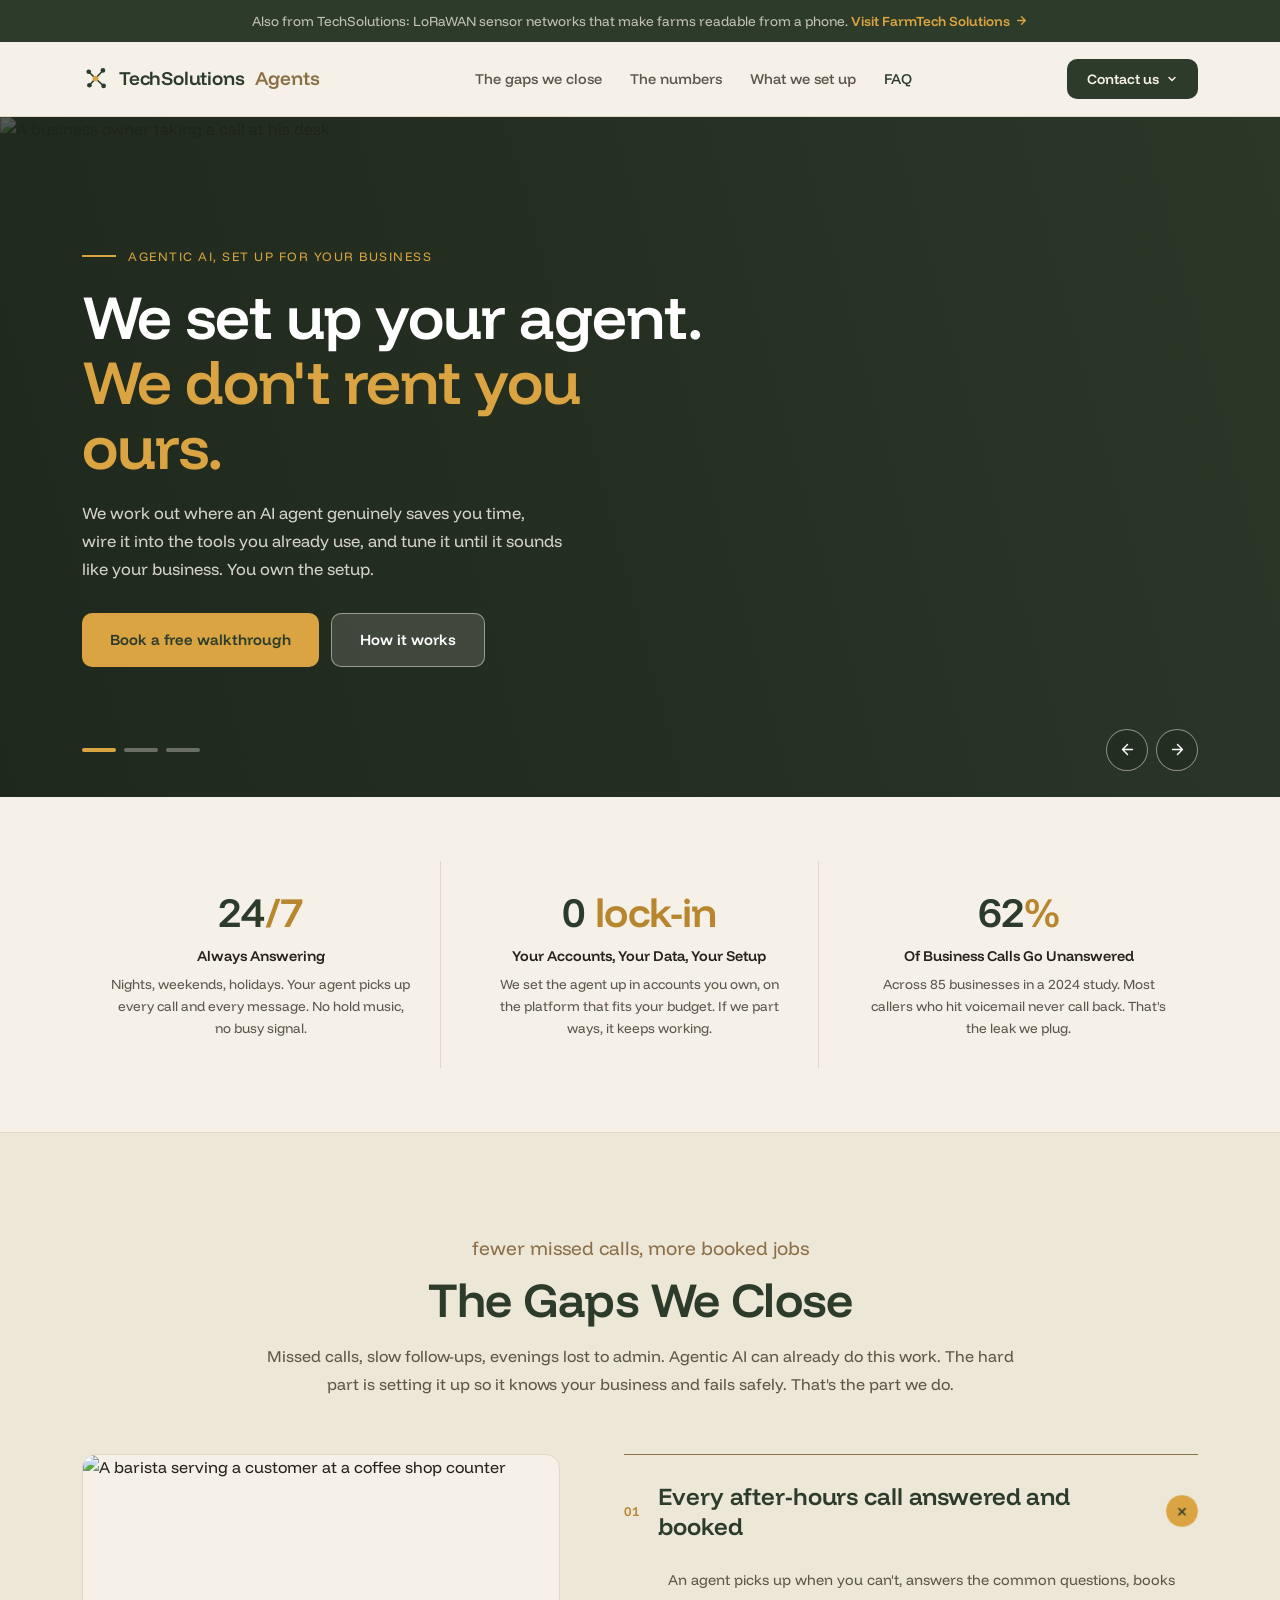
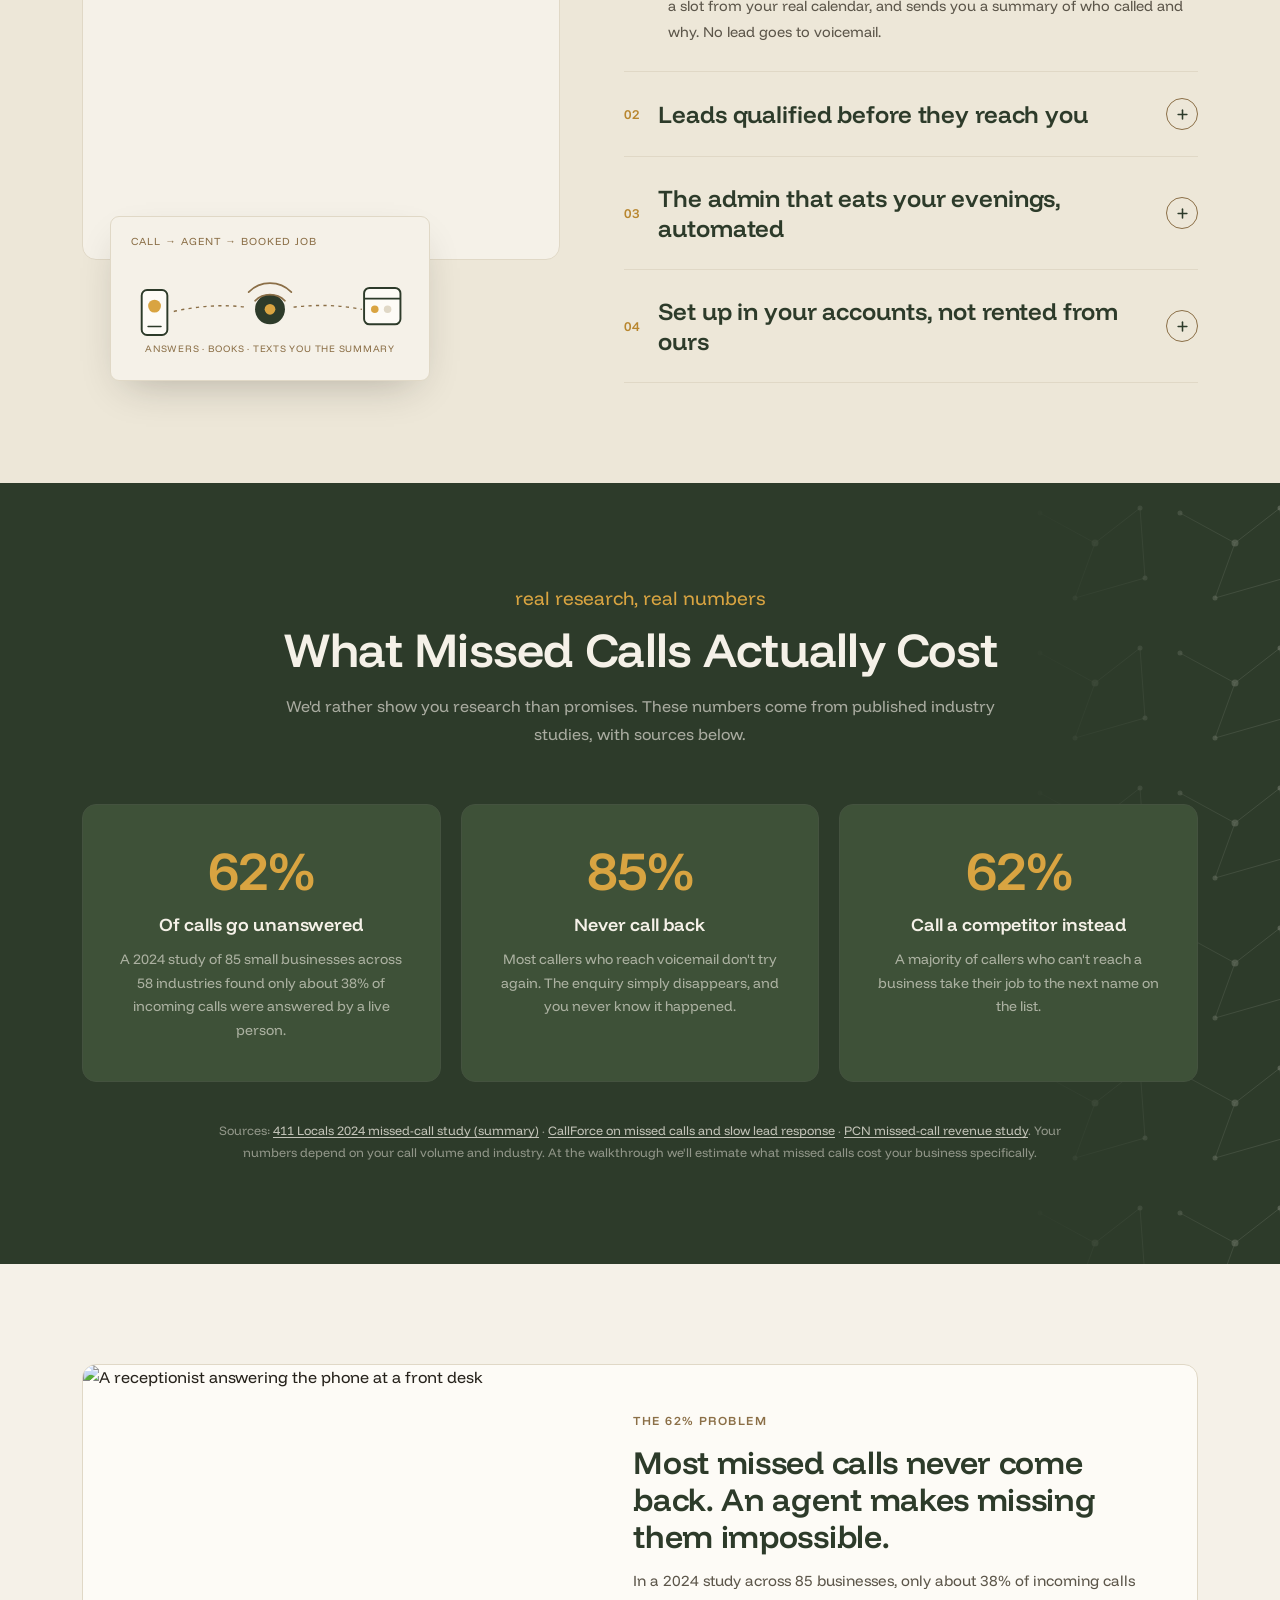
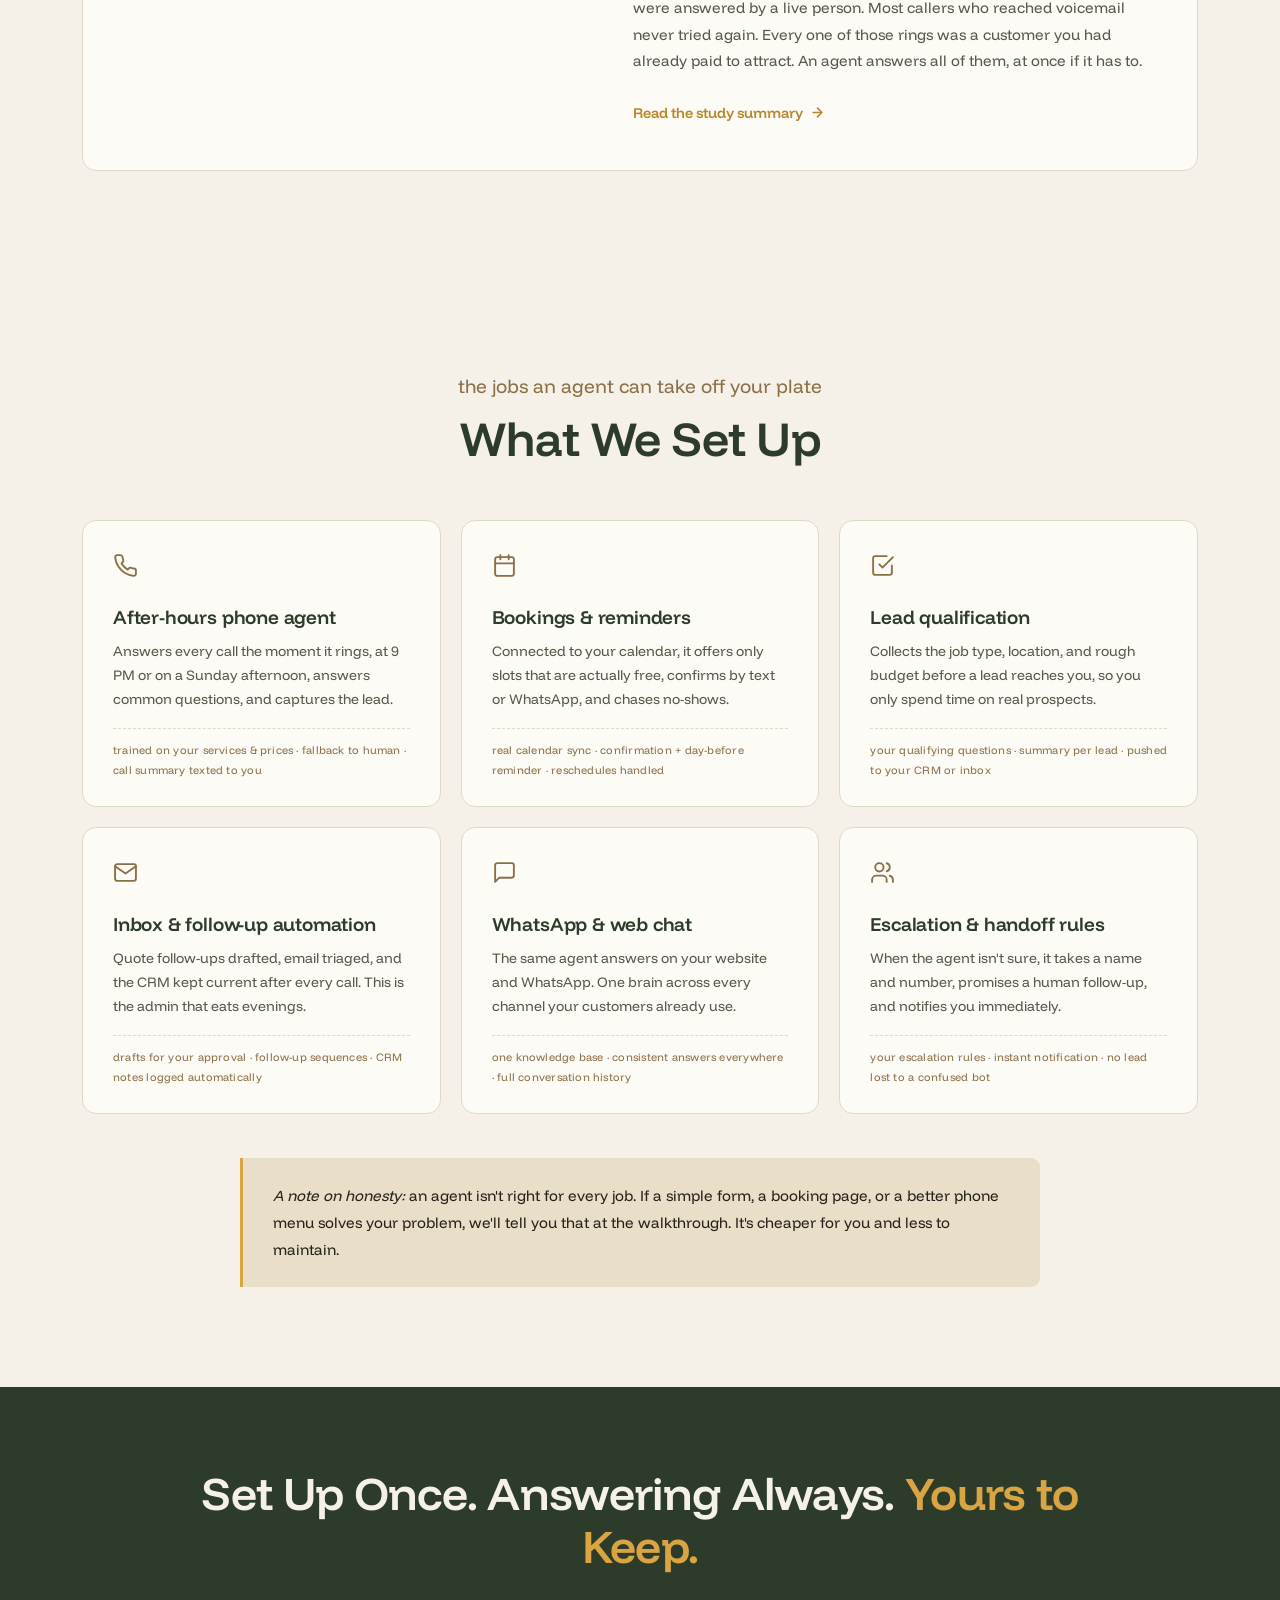
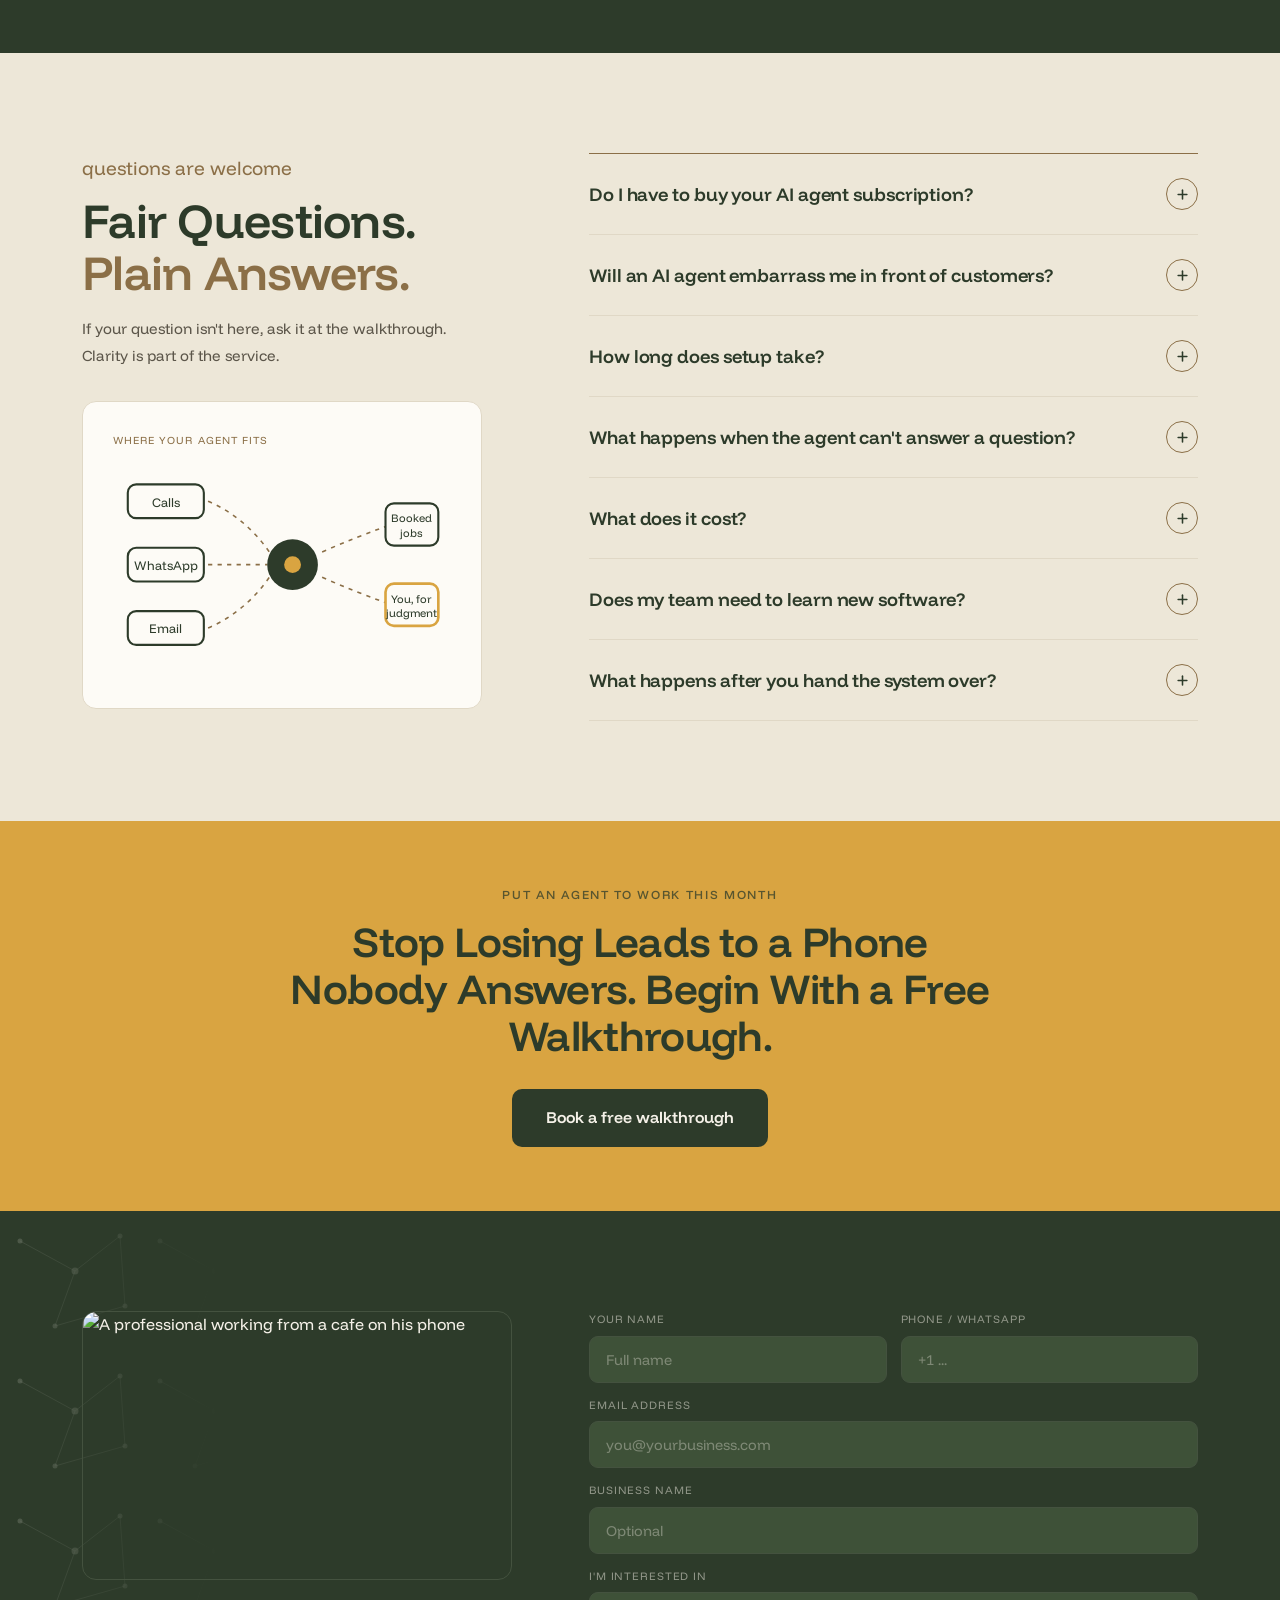
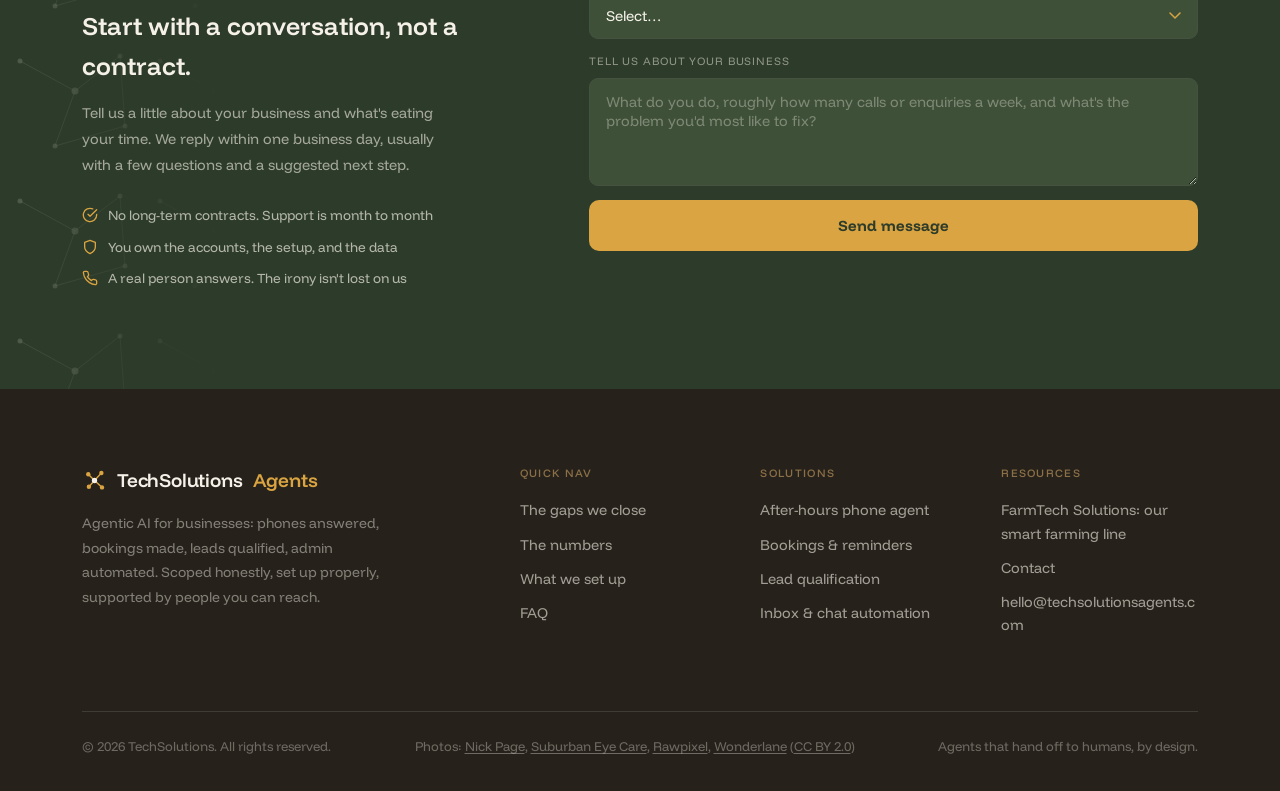
==== commit 67f339e4: "Site corrections: title-case h2s, mobile overflow fix, 6 hero slides, vertical photo sliders - Title" ====
--- a/agents.html
+++ b/agents.html
@@ -47,6 +47,7 @@
   -webkit-font-smoothing:antialiased;
 }
 a{color:inherit;text-decoration:none;}
+html,body{overflow-x:clip;}
 img{display:block;max-width:100%;}
 .wrap{max-width:1180px;margin:0 auto;padding:0 32px;}
 
@@ -106,9 +107,10 @@
 nav a:hover,nav a.active{color:var(--leaf);}
 .nav-toggle{display:none;background:none;border:none;cursor:pointer;padding:6px;color:var(--leaf);}
 .contact-menu{position:relative;}
-.contact-trigger{display:inline-flex;align-items:center;gap:7px;cursor:pointer;}
-.contact-trigger svg{transition:transform .2s;}
-.contact-menu.open .contact-trigger svg{transform:rotate(180deg);}
+.contact-trigger{display:inline-flex;align-items:center;gap:7px;cursor:pointer;font-size:14px;padding:11px 20px;}
+.contact-trigger .contact-ico{display:none;}
+.contact-caret{transition:transform .2s;}
+.contact-menu.open .contact-caret{transform:rotate(180deg);}
 .contact-dropdown{
   position:absolute;top:calc(100% + 10px);right:0;
   min-width:262px;
@@ -560,6 +562,7 @@
   display:block;color:rgba(245,241,232,0.6);
   font-size:14.5px;margin-bottom:11px;
   transition:color .15s;
+  overflow-wrap:anywhere;
 }
 .foot-col a:hover{color:var(--amber);}
 .foot-bottom{
@@ -604,6 +607,9 @@
   nav.open{display:flex;}
   nav a{padding:13px 32px;}
   .nav-toggle{display:block;}
+  .contact-trigger{padding:9px;gap:0;}
+  .contact-trigger .contact-label,.contact-trigger .contact-caret{display:none;}
+  .contact-trigger .contact-ico{display:block;width:20px;height:20px;}
   .contact-dropdown{min-width:230px;}
   .form-row{grid-template-columns:1fr;}
 }
@@ -615,6 +621,7 @@
   .hc-slide.active{display:block;}
   .hc-content{position:relative;padding:90px 0 110px;}
   .acc-body p{padding-left:0;}
+  .foot-top{grid-template-columns:1fr;gap:32px;}
 }
 </style>
 </head>
@@ -650,9 +657,10 @@
     </nav>
     <div style="display:flex;align-items:center;gap:10px;">
       <div class="contact-menu" id="contact-menu">
-        <button type="button" class="btn btn-leaf contact-trigger" id="contact-btn" aria-haspopup="true" aria-expanded="false" aria-controls="contact-dropdown" style="font-size:14px;padding:11px 20px;">
-          Contact us
-          <svg width="12" height="12" viewBox="0 0 24 24" fill="none" stroke="currentColor" stroke-width="3" stroke-linecap="round" stroke-linejoin="round" aria-hidden="true"><path d="m6 9 6 6 6-6"/></svg>
+        <button type="button" class="btn btn-leaf contact-trigger" id="contact-btn" aria-haspopup="true" aria-expanded="false" aria-controls="contact-dropdown" aria-label="Contact us">
+          <svg class="contact-ico" viewBox="0 0 24 24" fill="none" stroke="currentColor" stroke-width="2" stroke-linecap="round" stroke-linejoin="round" aria-hidden="true"><path d="M22 16.92v3a2 2 0 0 1-2.18 2A19.8 19.8 0 0 1 11.19 19a19.5 19.5 0 0 1-6-6A19.8 19.8 0 0 1 2.08 4.18 2 2 0 0 1 4.11 2h3a2 2 0 0 1 2 1.72c.13.96.36 1.9.7 2.81a2 2 0 0 1-.45 2.11L8.09 9.91a16 16 0 0 0 6 6l1.27-1.27a2 2 0 0 1 2.11-.45c.91.34 1.85.57 2.81.7A2 2 0 0 1 22 16.92z"/></svg>
+          <span class="contact-label">Contact us</span>
+          <svg class="contact-caret" width="12" height="12" viewBox="0 0 24 24" fill="none" stroke="currentColor" stroke-width="3" stroke-linecap="round" stroke-linejoin="round" aria-hidden="true"><path d="m6 9 6 6 6-6"/></svg>
         </button>
         <div class="contact-dropdown" id="contact-dropdown" role="menu" aria-label="Contact options">
           <a role="menuitem" href="tel:+12524203078"><svg viewBox="0 0 24 24" fill="none" stroke="currentColor" stroke-width="2" stroke-linecap="round" stroke-linejoin="round" aria-hidden="true"><path d="M22 16.92v3a2 2 0 0 1-2.18 2A19.8 19.8 0 0 1 11.19 19a19.5 19.5 0 0 1-6-6A19.8 19.8 0 0 1 2.08 4.18 2 2 0 0 1 4.11 2h3a2 2 0 0 1 2 1.72c.13.96.36 1.9.7 2.81a2 2 0 0 1-.45 2.11L8.09 9.91a16 16 0 0 0 6 6l1.27-1.27a2 2 0 0 1 2.11-.45c.91.34 1.85.57 2.81.7A2 2 0 0 1 22 16.92z"/></svg>Call +1 252 420 3078</a>
@@ -736,17 +744,17 @@
   <div class="wrap claims-grid">
     <div class="claim reveal d1">
       <div class="big">24<em>/7</em></div>
-      <h2>Always answering</h2>
+      <h2>Always Answering</h2>
       <p>Nights, weekends, holidays. Your agent picks up every call and every message. No hold music, no busy signal.</p>
     </div>
     <div class="claim reveal d2">
       <div class="big">0 <em>lock-in</em></div>
-      <h2>Your accounts, your data, your setup</h2>
+      <h2>Your Accounts, Your Data, Your Setup</h2>
       <p>We set the agent up in accounts you own, on the platform that fits your budget. If we part ways, it keeps working.</p>
     </div>
     <div class="claim reveal d3">
       <div class="big">62<em>%</em></div>
-      <h2>Of business calls go unanswered</h2>
+      <h2>Of Business Calls Go Unanswered</h2>
       <p>Across 85 businesses in a 2024 study. Most callers who hit voicemail never call back. That's the leak we plug.</p>
     </div>
   </div>
@@ -757,7 +765,7 @@
   <div class="wrap">
     <div class="sec-head-center reveal">
       <span class="sec-kicker">fewer missed calls, more booked jobs</span>
-      <h2 class="sec-title">The gaps we close</h2>
+      <h2 class="sec-title">The Gaps We Close</h2>
       <p class="sec-sub">Missed calls, slow follow-ups, evenings lost to admin. Agentic AI can already do this work. The hard part is setting it up so it knows your business and fails safely. That's the part we do.</p>
     </div>
     <div class="gaps-grid">
@@ -826,7 +834,7 @@
   <div class="wrap">
     <div class="sec-head-center reveal">
       <span class="sec-kicker">real research, real numbers</span>
-      <h2 class="sec-title">What missed calls actually cost</h2>
+      <h2 class="sec-title">What Missed Calls Actually Cost</h2>
       <p class="sec-sub">We'd rather show you research than promises. These numbers come from published industry studies, with sources below.</p>
     </div>
     <div class="impact-grid">
@@ -874,7 +882,7 @@
   <div class="wrap">
     <div class="sec-head-center reveal">
       <span class="sec-kicker">the jobs an agent can take off your plate</span>
-      <h2 class="sec-title">What we set up</h2>
+      <h2 class="sec-title">What We Set Up</h2>
     </div>
     <div class="watch-grid">
       <div class="watch-card reveal d1">
@@ -921,7 +929,7 @@
 <!-- ── Statement band ── -->
 <div class="stateband">
   <div class="wrap reveal">
-    <h2>Set up once. Answering always. <em>Yours to keep.</em></h2>
+    <h2>Set Up Once. Answering Always. <em>Yours to Keep.</em></h2>
   </div>
 </div>
 
@@ -930,7 +938,7 @@
   <div class="wrap faq-grid">
     <div class="faq-left reveal">
       <span class="sec-kicker">questions are welcome</span>
-      <h2 class="sec-title">Fair questions. <em>Plain answers.</em></h2>
+      <h2 class="sec-title">Fair Questions. <em>Plain Answers.</em></h2>
       <p>If your question isn't here, ask it at the walkthrough. Clarity is part of the service.</p>
       <div class="faq-art">
         <div class="dlabel">Where your agent fits</div>
@@ -1015,7 +1023,7 @@
 <div class="prefooter">
   <div class="wrap reveal">
     <h6>Put an agent to work this month</h6>
-    <h2>Stop losing leads to a phone nobody answers. <em>Begin with a free walkthrough.</em></h2>
+    <h2>Stop Losing Leads to a Phone Nobody Answers. <em>Begin With a Free Walkthrough.</em></h2>
     <a href="#contact" class="btn btn-leaf" style="font-size:16px;padding:16px 34px;">Book a free walkthrough</a>
   </div>
 </div>
